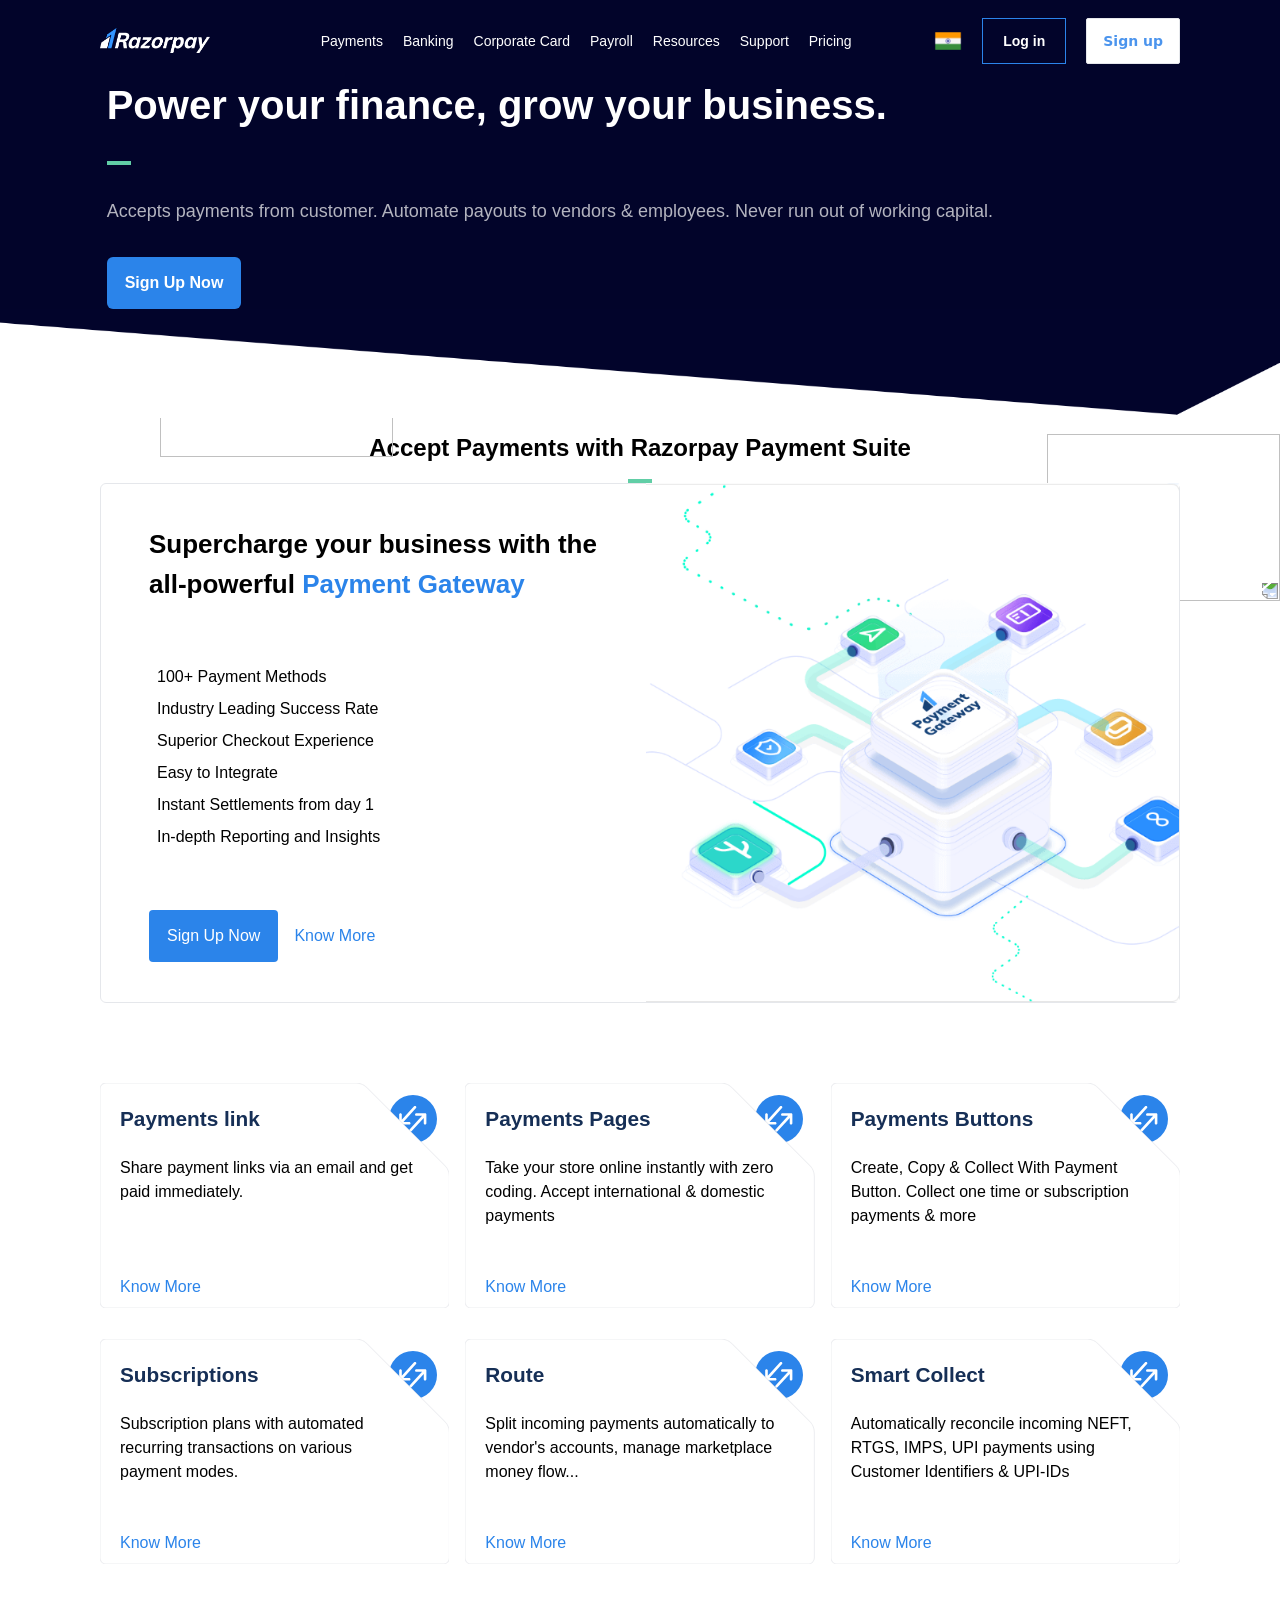
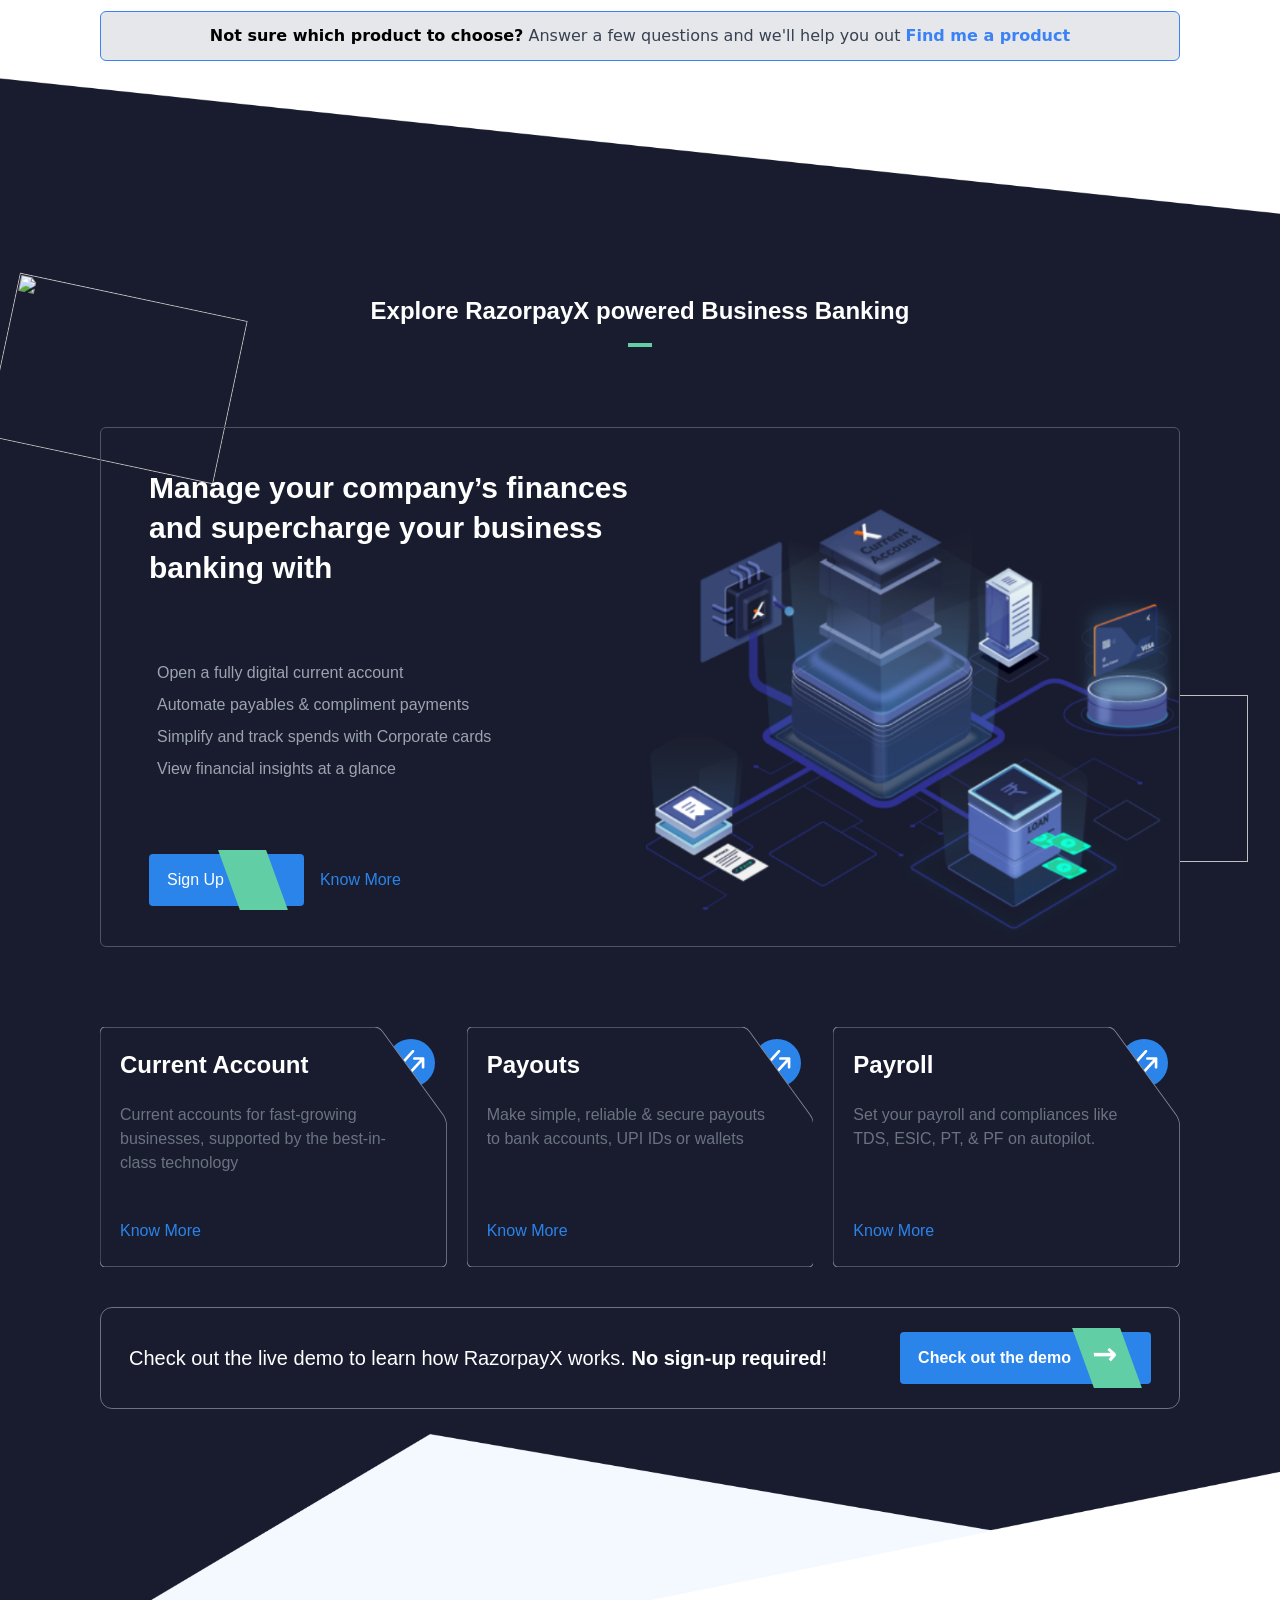
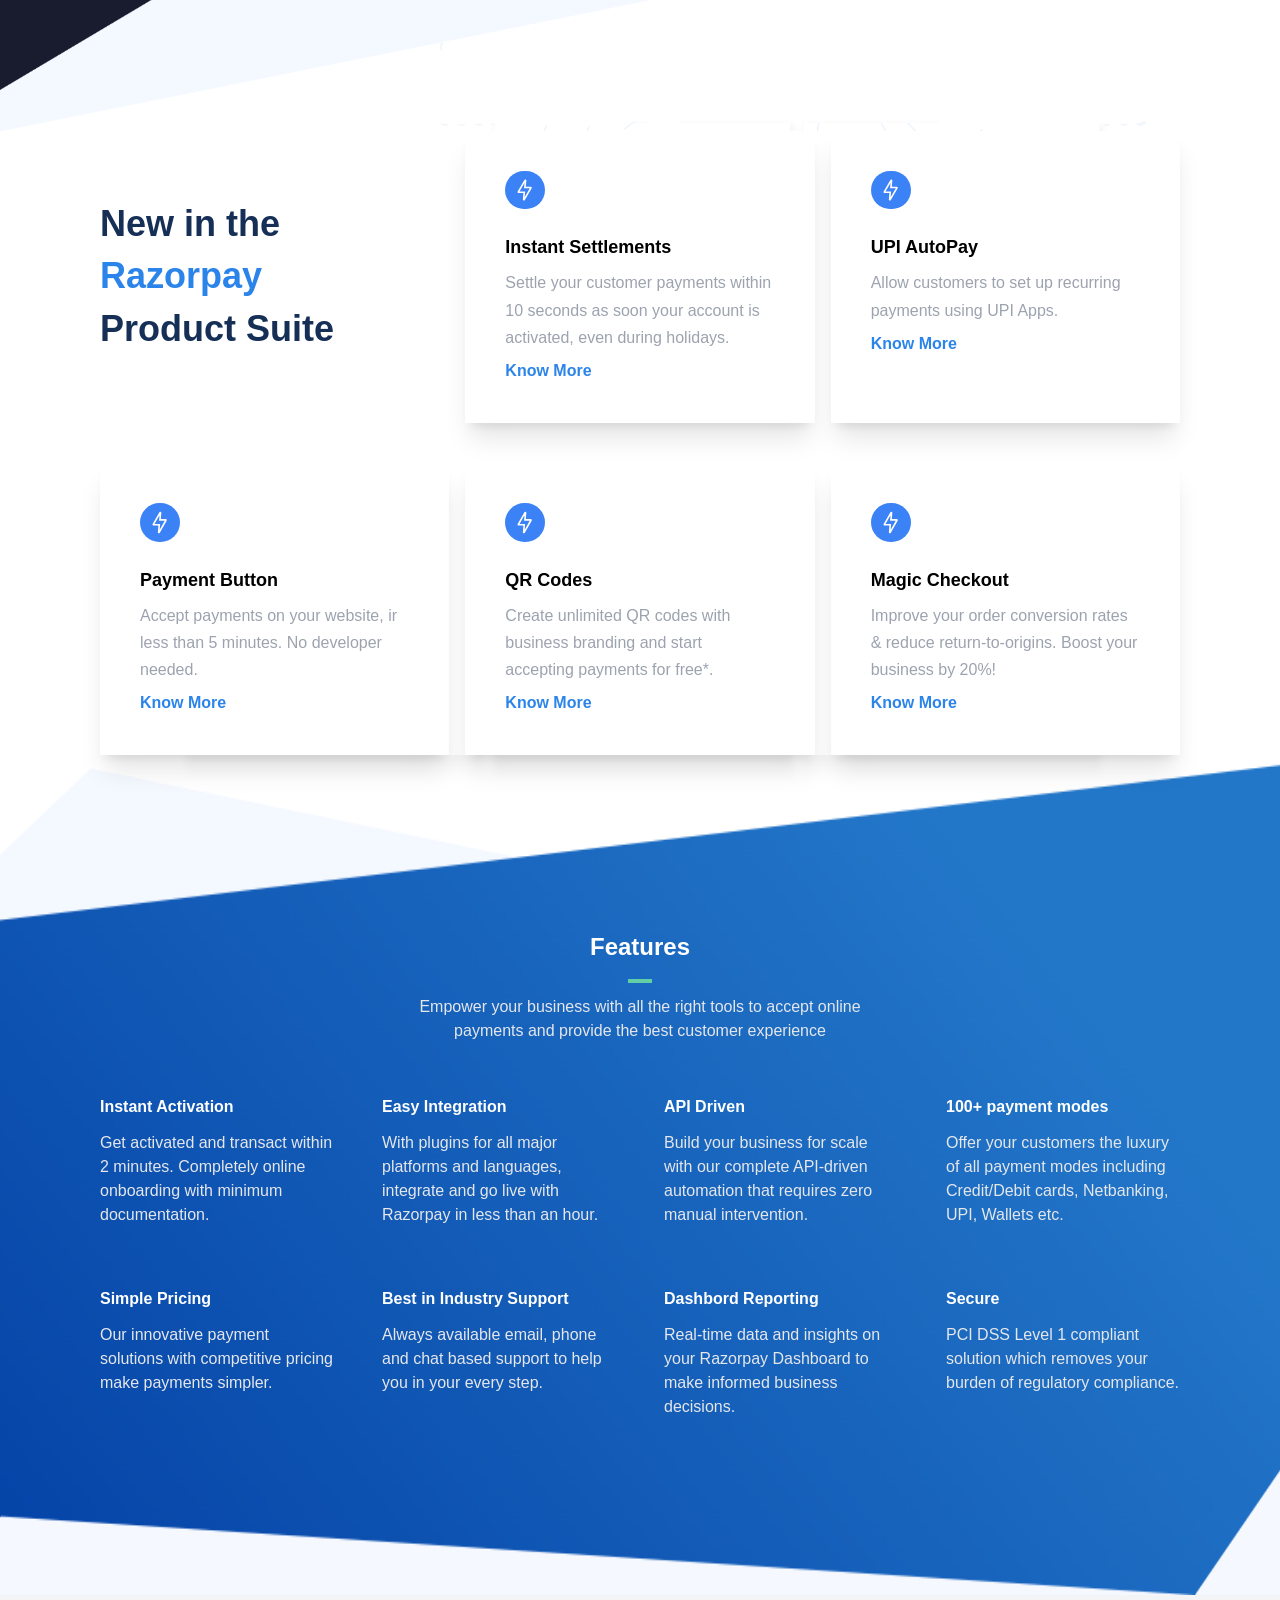
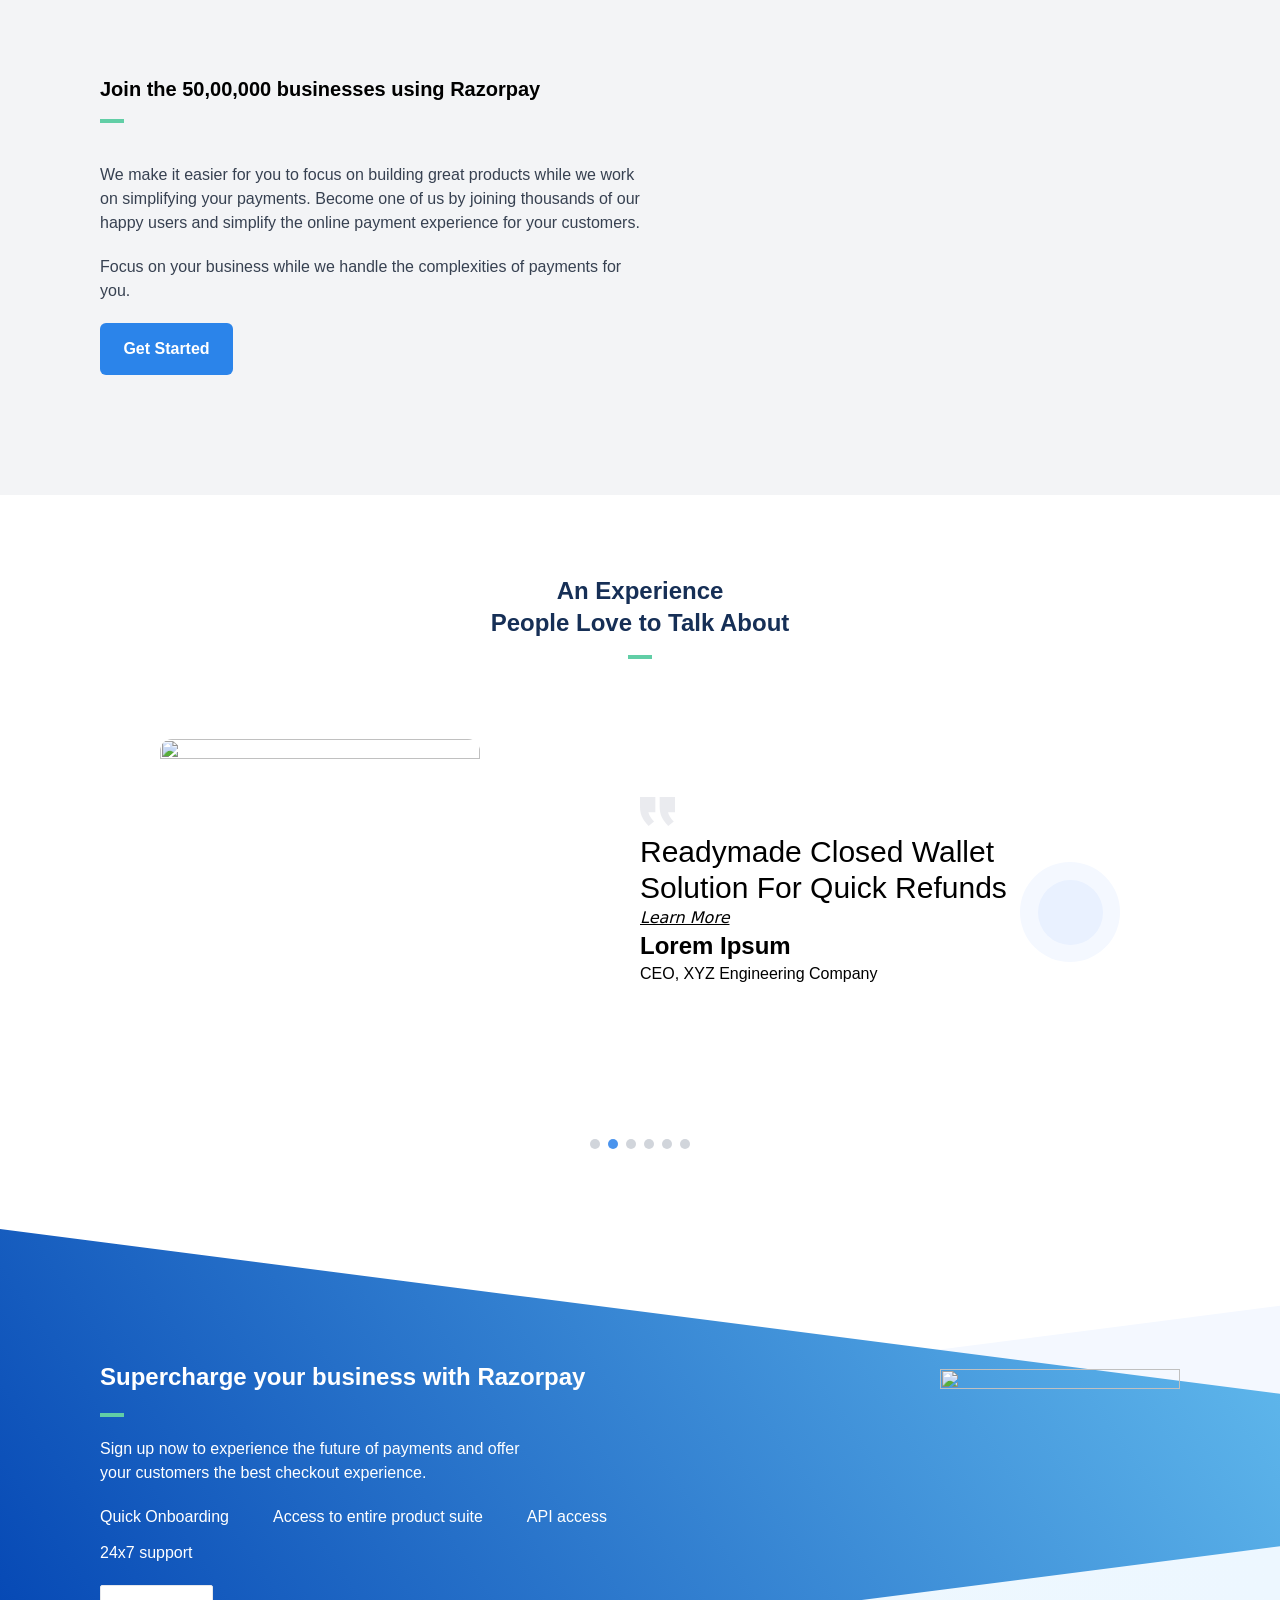
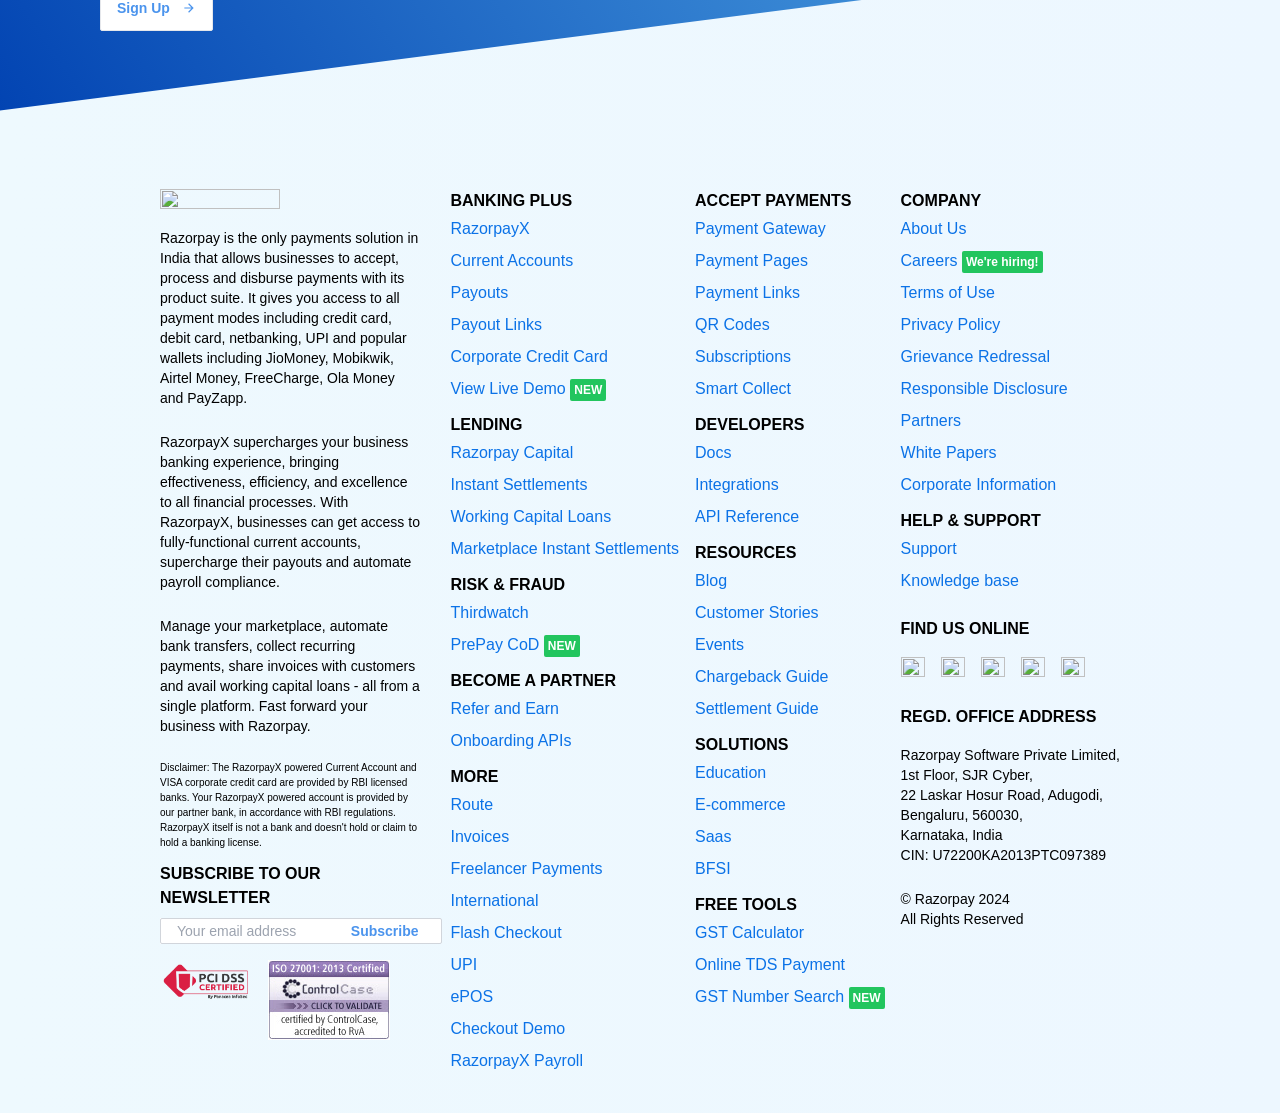
==== index.html @ b51d70d0 "added" ====
<!DOCTYPE html>
<html lang="en" class="w-full">
  <head>
    <meta charset="UTF-8" />
    <meta http-equiv="X-UA-Compatible" content="IE=edge">
    <meta name="viewport" content="width=device-width, initial-scale=1.0" />
    <title>Document</title>
    <script src="https://unpkg.com/feather-icons"></script>
    <style>
      .problem
      {
         background-size: 100% 100%;
      }
    </style>
    <link rel="stylesheet" crossorigin href="/assets/index-AjX1PRvC.css">
  </head>

  <body>
    <!-- nav bar -->
    <nav class="bg-deepBlue">
      <div
        class="flex mx-auto max-w-[85vw] lg:max-w-[1080px] justify-between items-center relative">
        <!-- logo -->
        <a href="#" class="cursor-pointer py-7 pr-7">
          <img src="/assets/logo-IeMMbWmr.png" alt="razorpay-icon" class="w-[110px] h-[25px]" />
        </a>
         
        <!-- list of items -->
        <ul class="flex space-x-5 ">
          <li class="text-white text-sm py-7 font-mullish relative transition-all duration-200 cursor-pointer hover:text-lightBlue group hidden lg:block ">
             <a href="#">Payments</a>
             <div class="absolute bottom-0 w-full h-1 bg-lightBlue hidden group-hover:block transition-all duration-200"></div>
          </li>
          <li class="text-white text-sm  py-7 font-mullish relative transition-all duration-200 cursor-pointer hover:text-lightBlue group hidden lg:block">
            <a href="#">Banking</a>
            <div class="absolute bottom-0 w-full h-1 bg-lightBlue hidden group-hover:block transition-all duration-200"></div>
         </li>
         <li class="text-white text-sm py-7 font-mullish relative transition-all duration-200 cursor-pointer hover:text-lightBlue group hidden lg:block">
            <a href="#">Corporate Card</a>
         </li>
         <li class="text-white text-sm  py-7 font-mullish relative transition-all duration-200 cursor-pointer hover:text-lightBlue group hidden lg:block">
            <a href="#">Payroll</a>
         </li>
         <li class="text-white text-sm  py-7 font-mullish relative transition-all duration-200 cursor-pointer hover:text-lightBlue group hidden lg:block">
            <a href="#">Resources</a>
            <div class="absolute bottom-0 w-full h-1 bg-lightBlue hidden group-hover:block transition-all duration-200"></div>
         </li>
         <li class="text-white text-sm py-7 font-mullish relative transition-all duration-200 cursor-pointer hover:text-lightBlue group hidden lg:block">
            <a href="#">Support</a>
            <div class="absolute bottom-0 w-full h-1 bg-lightBlue hidden group-hover:block transition-all duration-200"></div>
         </li>
         <li class="text-white text-sm py-7 font-mullish relative transition-all duration-200 cursor-pointer hover:text-lightBlue group hidden lg:block">
            <a href="#">Pricing</a>
            <div class="absolute bottom-0 w-full h-1 bg-lightBlue hidden group-hover:block transition-all duration-200"></div>
         </li>
        </ul>
        <!-- india logo  and two buttons-->
         <div class="flex space-x-5 items-center ">
              <img src="/assets/india-nYpSCWG1.png" alt="india-icon" class="w-[28px] h-[28px] hidden lg:block">
              <button class="text-white py-3 px-5 font-mullish border-lightBlue border rounded-small text-sm font-bold ">Log in</button>
              <button class="py-3 px-4 font-mullis rounded-sm text-lightBlue300 bg-white font-bold text-sm border transition-all duration-200 hover:text-lightBlue500 hidden lg:block">Sign up</button>
              <!-- hamburgor menu -->
              <button class="flex flex-col space-y-1  overflow-hidden lg:hidden">
                <div class="w-5 h-[0.2rem] bg-white rounded-md"></div>
                <div class="w-5 h-[0.2rem] bg-white rounded-md "></div>
                <div class="w-5 h-[0.2rem] bg-white rounded-md"></div>
              </button>
         </div>
      </div>
    </nav>

    <!-- hero section -->
    <section class="relative bg-deepBlue w-full ">
         <div class="flex flex-col lg:flex-row justify-between items-center w-10/12 max-w-[1080px] mx-auto">
            <!-- left part -->
            <div class="space-y-8 ">
                  <h1 class="font-mullish text-white text-[40px] leading-[1.2] font-bold">Power your finance, grow your business.</h1>
                  <div class="w-6 h-1 bg-greenLight"></div>
                  <p class="font-mullish text-[18px] leading-7 text-white opacity-70"> Accepts payments from customer. Automate payouts to vendors & employees. Never run out of working capital.</p>
                  <button class="bg-lightBlue text-white font-mullish rounded-md font-bold hover:bg-lightBlue500 transition-all duration-200 py-[14px] px-[18px]">Sign Up Now</button>
            </div>
            <!-- right part -->
            <div>
                  <img src="https://cdn.razorpay.com/growth/NSOB3Rks38zKos/Group%20155.png" alt="" class="w-fit sm:max-w-[680px]">
            </div>
         </div>

         <!-- shape part -->
         <div class="relative">
                 <img src="/assets/cutline-kPXIsubd.png" class="opacity-100 ">
         </div>
    </section>
    
    <!-- section number 2 -->
    <section class="relative overflow-hidden">
       <img src="https://razorpay.com/build/browser/static/dots-with-cut.bde9e78f.png" class="w-[233px] h-[167px] absolute -top-[8rem] left-[10rem] inline-block ">
   
       <img src="https://razorpay.com/build/browser/static/dots-with-cut.bde9e78f.png" class="w-[233px] h-[167px] absolute  top-[1rem] right-0 inline-block rotate-180">
       <div class="w-11/12 max-w-[1080px] mx-auto pt-4 ">
          <!-- heading -->
          <h2 class="text-black font-mullish text-center text-2xl leading-[1.2] font-bold">Accept Payments with Razorpay Payment Suite</h2>
          <div class="w-6 h-1 bg-greenLight mx-auto mt-4"></div>

          <!-- content box -->
          <div class="flex gap-0 min-h-[520px] w-full bg-white rounded-md relative py-10 px-12 border">
              <!-- left section -->
              <div class="flex flex-col justify-between items-baseline w-full">
                 <h3 class="font-mullish text-[26px] leading-10 font-bold max-w-[500px]">Supercharge your business with the all‑powerful 
                  <span class="text-lightBlue">Payment Gateway</span>
                 </h3>
         
                 <ul class="space-y-2">
                    <li class="font-mullish flex items-center space-x-2">
                      <i data-feather="check" class="bg-greenLight"></i> 
                      <span>100+ Payment Methods </span> 
                    </li>
                    <li class="font-mullish flex items-center space-x-2">
                     <i data-feather="check" class="bg-greenLight"></i> 
                     <span>Industry Leading Success Rate </span> 
                    </li>
                    <li class="font-mullish flex items-center space-x-2">
                     <i data-feather="check" class="bg-greenLight"></i> 
                     <span>Superior Checkout Experience </span> 
                    </li>
                    <li class="font-mullish flex items-center space-x-2">
                     <i data-feather="check" class="bg-greenLight"></i> 
                     <span>Easy to Integrate </span> 
                    </li>
                    <li class="font-mullish flex items-center space-x-2">
                     <i data-feather="check" class="bg-greenLight"></i> 
                     <span>Instant Settlements from day 1 </span> 
                    </li>
                    <li class="font-mullish flex items-center space-x-2">
                     <i data-feather="check" class="bg-greenLight"></i> 
                     <span>In-depth Reporting and Insights </span> 
                    </li>
              </ul>

                 <!-- for buttons and hyperlink -->
               <div class="flex flex-col-reverse w-full md:flex-row md:w-fit items-center space-x-4">
                  <button class="bg-lightBlue w-full md:w-fit text-white py-[14px] px-[18px] rounded
                  font-mullish hover:to-lightBlue500 transition-all duration-200">Sign Up Now</button>
                  <div class="flex self-start md:self-center cursor-pointer group">
                     <a href="#" class="font-mullish text-lightBlue group-hover:text-grayBlue transition-all duration-200">Know More</a>
                  </div>
               </div>
             </div>
              <!-- right section -->
              <img src="/assets/payment-SblCBt3d.png" alt="" class="absolute hidden right-0 bottom-0 lg:max-w-[533px] lg:block md:max-w-[333px] md:block ">  
          </div>
       </div>
    </section>

    <!-- section number 3 using grid -->
    <section class="mt-20">
        <div class="md:w-[9/12] w-[92vw] mx-auto md:max-w-[1080px] grid grid-cols-1 md:grid-cols-2 lg:grid-cols-3 gap-4 relative">
         <!-- box number 1 -->
          <div class="w-full min-h-[15rem] cursor-pointer relative Box">
            <img src="data:image/svg+xml,%3csvg%20xmlns:xlink='http://www.w3.org/1999/xlink'%20xmlns='http://www.w3.org/2000/svg'%20width='33'%20height='32'%20viewBox='0%200%2033%2032'%20fill='none'%3e%3cpath%20fill-rule='evenodd'%20clip-rule='evenodd'%20d='M7.07538%2019.2614C7.12288%2019.3699%207.19266%2019.4707%207.28438%2019.5566C7.30406%2019.5751%207.32457%2019.5927%207.34585%2019.6093C7.41478%2019.6633%207.48952%2019.7057%207.56757%2019.7367C7.66053%2019.7736%207.75818%2019.7943%207.85631%2019.799C7.87083%2019.7997%207.88536%2019.8%207.89988%2019.8H13.8999C14.3969%2019.8%2014.7999%2019.3971%2014.7999%2018.9C14.7999%2018.403%2014.3969%2018%2013.8999%2018H9.93436L18.5658%208.50541C18.9002%208.13762%2018.8731%207.56842%2018.5053%207.23406C18.1375%206.8997%2017.5683%206.92681%2017.2339%207.2946L8.79988%2016.5721V12.9C8.79988%2012.403%208.39693%2012%207.89988%2012C7.40282%2012%206.99988%2012.403%206.99988%2012.9V18.8949V18.9C6.99988%2019.0286%207.02683%2019.1508%207.07538%2019.2614Z'%20fill='white'/%3e%3cpath%20fill-rule='evenodd'%20clip-rule='evenodd'%20d='M25.6243%2012.5386C25.5768%2012.4301%2025.5071%2012.3293%2025.4153%2012.2434C25.3956%2012.225%2025.3751%2012.2074%2025.3539%2012.1907C25.2849%2012.1368%2025.2102%2012.0944%2025.1321%2012.0634C25.0392%2012.0265%2024.9415%2012.0058%2024.8434%2012.0011C24.8289%2012.0004%2024.8144%2012%2024.7998%2012H18.7998C18.3028%2012%2017.8998%2012.403%2017.8998%2012.9C17.8998%2013.3971%2018.3028%2013.8%2018.7998%2013.8H22.7653L14.1339%2023.2946C13.7995%2023.6624%2013.8266%2024.2316%2014.1944%2024.566C14.5622%2024.9003%2015.1314%2024.8732%2015.4658%2024.5054L23.8998%2015.228V18.9C23.8998%2019.3971%2024.3028%2019.8%2024.7998%2019.8C25.2969%2019.8%2025.6998%2019.3971%2025.6998%2018.9V12.9051V12.9C25.6998%2012.7715%2025.6729%2012.6492%2025.6243%2012.5386Z'%20fill='white'/%3e%3c/svg%3e" alt="" class="bg-lightBlue absolute right-3 top-3 h-12 w-12 z-[0] rounded-full transition-all duration-200 icon">
            <!-- box shape -->
            <svg viewBox="0 0 349.32501220703125 225" xmlns="http://www.w3.org/2000/svg" preserveAspectRatio="none" class="css-lqelpq absolute "><path d="m 0 6 
               a 6 6 0 0 1 6 -6 
               h 250.32501220703125 
               a 16 16 0 0 1 11 5 
               l 77 77 
               a 16 16 0 0 1 5 11 
               v 126 
               a 6 6 0 0 1 -6 6 
               h -337.32501220703125 
               a 6 6 0 0 1 -6 -6 
               z" fill="#FFFFFF" stroke="#818597" stroke-opacity="0.15"></path></svg>
            
            <!-- box content -->

             <div class=" absolute h-full w-full flex flex-col justify-between pl-5 pr-8 py-6" >
               <!-- text part -->
               <div>
                  <h3 class="font-mullish font-bold text-deepBlueHead leading-[1.2] text-[1.3rem]">Payments link</h3>
                  <p class="font-mullish text-gray mt-6">Share payment links via an email and get paid immediately.</p>
               </div>
               <!-- hyperlink -->
               <div class="flex items-center cursor-pointer group">
                  <a href="#" class="font-mullish text-lightBlue group-hover:text-grayBlue transition-all duration-200">Know More</a>
                  <i data-feather="chevron-right" class="w-5 h-5 text-lightBlue500 group-hover:text-grayBlue  transition-all duration-200"></i>
               </div>
            </div>
            <img src="/assets/zigzag-91MNR1aU.png" alt="" class="absolute h-20 bottom-0 right-0 hidden zigzag">
         </div>

         <!-- box number 2 -->
         <div class="w-full min-h-[15rem] cursor-pointer relative Box ">
            <img src="data:image/svg+xml,%3csvg%20xmlns:xlink='http://www.w3.org/1999/xlink'%20xmlns='http://www.w3.org/2000/svg'%20width='33'%20height='32'%20viewBox='0%200%2033%2032'%20fill='none'%3e%3cpath%20fill-rule='evenodd'%20clip-rule='evenodd'%20d='M7.07538%2019.2614C7.12288%2019.3699%207.19266%2019.4707%207.28438%2019.5566C7.30406%2019.5751%207.32457%2019.5927%207.34585%2019.6093C7.41478%2019.6633%207.48952%2019.7057%207.56757%2019.7367C7.66053%2019.7736%207.75818%2019.7943%207.85631%2019.799C7.87083%2019.7997%207.88536%2019.8%207.89988%2019.8H13.8999C14.3969%2019.8%2014.7999%2019.3971%2014.7999%2018.9C14.7999%2018.403%2014.3969%2018%2013.8999%2018H9.93436L18.5658%208.50541C18.9002%208.13762%2018.8731%207.56842%2018.5053%207.23406C18.1375%206.8997%2017.5683%206.92681%2017.2339%207.2946L8.79988%2016.5721V12.9C8.79988%2012.403%208.39693%2012%207.89988%2012C7.40282%2012%206.99988%2012.403%206.99988%2012.9V18.8949V18.9C6.99988%2019.0286%207.02683%2019.1508%207.07538%2019.2614Z'%20fill='white'/%3e%3cpath%20fill-rule='evenodd'%20clip-rule='evenodd'%20d='M25.6243%2012.5386C25.5768%2012.4301%2025.5071%2012.3293%2025.4153%2012.2434C25.3956%2012.225%2025.3751%2012.2074%2025.3539%2012.1907C25.2849%2012.1368%2025.2102%2012.0944%2025.1321%2012.0634C25.0392%2012.0265%2024.9415%2012.0058%2024.8434%2012.0011C24.8289%2012.0004%2024.8144%2012%2024.7998%2012H18.7998C18.3028%2012%2017.8998%2012.403%2017.8998%2012.9C17.8998%2013.3971%2018.3028%2013.8%2018.7998%2013.8H22.7653L14.1339%2023.2946C13.7995%2023.6624%2013.8266%2024.2316%2014.1944%2024.566C14.5622%2024.9003%2015.1314%2024.8732%2015.4658%2024.5054L23.8998%2015.228V18.9C23.8998%2019.3971%2024.3028%2019.8%2024.7998%2019.8C25.2969%2019.8%2025.6998%2019.3971%2025.6998%2018.9V12.9051V12.9C25.6998%2012.7715%2025.6729%2012.6492%2025.6243%2012.5386Z'%20fill='white'/%3e%3c/svg%3e" alt="" class="bg-lightBlue absolute right-3 top-3 h-12 w-12 z-[0] rounded-full transition-all duration-200 icon">
            <!-- box shape -->
            <svg viewBox="0 0 349.32501220703125 225" xmlns="http://www.w3.org/2000/svg" preserveAspectRatio="none" class="css-lqelpq absolute "><path d="m 0 6 
               a 6 6 0 0 1 6 -6 
               h 250.32501220703125 
               a 16 16 0 0 1 11 5 
               l 77 77 
               a 16 16 0 0 1 5 11 
               v 126 
               a 6 6 0 0 1 -6 6 
               h -337.32501220703125 
               a 6 6 0 0 1 -6 -6 
               z" fill="#FFFFFF" stroke="#818597" stroke-opacity="0.15"></path></svg>
            
            <!-- box content -->

             <div class=" absolute h-full w-full flex flex-col justify-between pl-5 pr-8 py-6" >
               <!-- text part -->
               <div>
                  <h3 class="font-mullish font-bold text-deepBlueHead leading-[1.2] text-[1.3rem]">Payments Pages</h3>
                  <p class="font-mullish text-gray mt-6">Take your store online instantly with
                     zero coding. Accept international &
                     domestic payments</p>
               </div>
               <!-- hyperlink -->
               <div class="flex items-center cursor-pointer group">
                  <a href="#" class="font-mullish text-lightBlue group-hover:text-grayBlue transition-all duration-200">Know More</a>
                  <i data-feather="chevron-right" class="w-5 h-5 text-lightBlue500 group-hover:text-grayBlue  transition-all duration-200"></i>
               </div>
            </div>
            <img src="/assets/zigzag-91MNR1aU.png" alt="" class="absolute h-20 bottom-0 right-0 hidden zigzag">
         </div>

         <!-- box number 3 -->
         <div class="w-full min-h-[15rem] cursor-pointer relative Box ">
            <img src="data:image/svg+xml,%3csvg%20xmlns:xlink='http://www.w3.org/1999/xlink'%20xmlns='http://www.w3.org/2000/svg'%20width='33'%20height='32'%20viewBox='0%200%2033%2032'%20fill='none'%3e%3cpath%20fill-rule='evenodd'%20clip-rule='evenodd'%20d='M7.07538%2019.2614C7.12288%2019.3699%207.19266%2019.4707%207.28438%2019.5566C7.30406%2019.5751%207.32457%2019.5927%207.34585%2019.6093C7.41478%2019.6633%207.48952%2019.7057%207.56757%2019.7367C7.66053%2019.7736%207.75818%2019.7943%207.85631%2019.799C7.87083%2019.7997%207.88536%2019.8%207.89988%2019.8H13.8999C14.3969%2019.8%2014.7999%2019.3971%2014.7999%2018.9C14.7999%2018.403%2014.3969%2018%2013.8999%2018H9.93436L18.5658%208.50541C18.9002%208.13762%2018.8731%207.56842%2018.5053%207.23406C18.1375%206.8997%2017.5683%206.92681%2017.2339%207.2946L8.79988%2016.5721V12.9C8.79988%2012.403%208.39693%2012%207.89988%2012C7.40282%2012%206.99988%2012.403%206.99988%2012.9V18.8949V18.9C6.99988%2019.0286%207.02683%2019.1508%207.07538%2019.2614Z'%20fill='white'/%3e%3cpath%20fill-rule='evenodd'%20clip-rule='evenodd'%20d='M25.6243%2012.5386C25.5768%2012.4301%2025.5071%2012.3293%2025.4153%2012.2434C25.3956%2012.225%2025.3751%2012.2074%2025.3539%2012.1907C25.2849%2012.1368%2025.2102%2012.0944%2025.1321%2012.0634C25.0392%2012.0265%2024.9415%2012.0058%2024.8434%2012.0011C24.8289%2012.0004%2024.8144%2012%2024.7998%2012H18.7998C18.3028%2012%2017.8998%2012.403%2017.8998%2012.9C17.8998%2013.3971%2018.3028%2013.8%2018.7998%2013.8H22.7653L14.1339%2023.2946C13.7995%2023.6624%2013.8266%2024.2316%2014.1944%2024.566C14.5622%2024.9003%2015.1314%2024.8732%2015.4658%2024.5054L23.8998%2015.228V18.9C23.8998%2019.3971%2024.3028%2019.8%2024.7998%2019.8C25.2969%2019.8%2025.6998%2019.3971%2025.6998%2018.9V12.9051V12.9C25.6998%2012.7715%2025.6729%2012.6492%2025.6243%2012.5386Z'%20fill='white'/%3e%3c/svg%3e" alt="" class="bg-lightBlue absolute right-3 top-3 h-12 w-12 z-[0] rounded-full transition-all duration-200 icon">
            <!-- box shape -->
            <svg viewBox="0 0 349.32501220703125 225" xmlns="http://www.w3.org/2000/svg" preserveAspectRatio="none" class="css-lqelpq absolute "><path d="m 0 6 
               a 6 6 0 0 1 6 -6 
               h 250.32501220703125 
               a 16 16 0 0 1 11 5 
               l 77 77 
               a 16 16 0 0 1 5 11 
               v 126 
               a 6 6 0 0 1 -6 6 
               h -337.32501220703125 
               a 6 6 0 0 1 -6 -6 
               z" fill="#FFFFFF" stroke="#818597" stroke-opacity="0.15"></path></svg>
            
            <!-- box content -->

             <div class=" absolute h-full w-full flex flex-col justify-between pl-5 pr-8 py-6" >
               <!-- text part -->
               <div>
                  <h3 class="font-mullish font-bold text-deepBlueHead leading-[1.2] text-[1.3rem]">Payments Buttons</h3>
                  <p class="font-mullish text-gray mt-6">Create, Copy & Collect With Payment
                     Button. Collect one time or
                     subscription payments & more</p>
               </div>
               <!-- hyperlink -->
               <div class="flex items-center cursor-pointer group">
                  <a href="#" class="font-mullish text-lightBlue group-hover:text-grayBlue transition-all duration-200">Know More</a>
                  <i data-feather="chevron-right" class="w-5 h-5 text-lightBlue500 group-hover:text-grayBlue  transition-all duration-200"></i>
               </div>
            </div>
            <img src="/assets/zigzag-91MNR1aU.png" alt="" class="absolute h-20 bottom-0 right-0 hidden zigzag">
         </div>

         <!-- box number 4 -->
         <div class="w-full min-h-[15rem] cursor-pointer relative Box ">
            <img src="data:image/svg+xml,%3csvg%20xmlns:xlink='http://www.w3.org/1999/xlink'%20xmlns='http://www.w3.org/2000/svg'%20width='33'%20height='32'%20viewBox='0%200%2033%2032'%20fill='none'%3e%3cpath%20fill-rule='evenodd'%20clip-rule='evenodd'%20d='M7.07538%2019.2614C7.12288%2019.3699%207.19266%2019.4707%207.28438%2019.5566C7.30406%2019.5751%207.32457%2019.5927%207.34585%2019.6093C7.41478%2019.6633%207.48952%2019.7057%207.56757%2019.7367C7.66053%2019.7736%207.75818%2019.7943%207.85631%2019.799C7.87083%2019.7997%207.88536%2019.8%207.89988%2019.8H13.8999C14.3969%2019.8%2014.7999%2019.3971%2014.7999%2018.9C14.7999%2018.403%2014.3969%2018%2013.8999%2018H9.93436L18.5658%208.50541C18.9002%208.13762%2018.8731%207.56842%2018.5053%207.23406C18.1375%206.8997%2017.5683%206.92681%2017.2339%207.2946L8.79988%2016.5721V12.9C8.79988%2012.403%208.39693%2012%207.89988%2012C7.40282%2012%206.99988%2012.403%206.99988%2012.9V18.8949V18.9C6.99988%2019.0286%207.02683%2019.1508%207.07538%2019.2614Z'%20fill='white'/%3e%3cpath%20fill-rule='evenodd'%20clip-rule='evenodd'%20d='M25.6243%2012.5386C25.5768%2012.4301%2025.5071%2012.3293%2025.4153%2012.2434C25.3956%2012.225%2025.3751%2012.2074%2025.3539%2012.1907C25.2849%2012.1368%2025.2102%2012.0944%2025.1321%2012.0634C25.0392%2012.0265%2024.9415%2012.0058%2024.8434%2012.0011C24.8289%2012.0004%2024.8144%2012%2024.7998%2012H18.7998C18.3028%2012%2017.8998%2012.403%2017.8998%2012.9C17.8998%2013.3971%2018.3028%2013.8%2018.7998%2013.8H22.7653L14.1339%2023.2946C13.7995%2023.6624%2013.8266%2024.2316%2014.1944%2024.566C14.5622%2024.9003%2015.1314%2024.8732%2015.4658%2024.5054L23.8998%2015.228V18.9C23.8998%2019.3971%2024.3028%2019.8%2024.7998%2019.8C25.2969%2019.8%2025.6998%2019.3971%2025.6998%2018.9V12.9051V12.9C25.6998%2012.7715%2025.6729%2012.6492%2025.6243%2012.5386Z'%20fill='white'/%3e%3c/svg%3e" alt="" class="bg-lightBlue absolute right-3 top-3 h-12 w-12 z-[0] rounded-full transition-all duration-200 icon">
            <!-- box shape -->
            <svg viewBox="0 0 349.32501220703125 225" xmlns="http://www.w3.org/2000/svg" preserveAspectRatio="none" class="css-lqelpq absolute "><path d="m 0 6 
               a 6 6 0 0 1 6 -6 
               h 250.32501220703125 
               a 16 16 0 0 1 11 5 
               l 77 77 
               a 16 16 0 0 1 5 11 
               v 126 
               a 6 6 0 0 1 -6 6 
               h -337.32501220703125 
               a 6 6 0 0 1 -6 -6 
               z" fill="#FFFFFF" stroke="#818597" stroke-opacity="0.15"></path></svg>
            
            <!-- box content -->

             <div class=" absolute h-full w-full flex flex-col justify-between pl-5 pr-8 py-6" >
               <!-- text part -->
               <div>
                  <h3 class="font-mullish font-bold text-deepBlueHead leading-[1.2] text-[1.3rem]">Subscriptions</h3>
                  <p class="font-mullish text-gray mt-6">Subscription plans with automated
                     recurring transactions on various
                     payment modes.</p>
               </div>
               <!-- hyperlink -->
               <div class="flex items-center cursor-pointer group">
                  <a href="#" class="font-mullish text-lightBlue group-hover:text-grayBlue transition-all duration-200">Know More</a>
                  <i data-feather="chevron-right" class="w-5 h-5 text-lightBlue500 group-hover:text-grayBlue  transition-all duration-200"></i>
               </div>
            </div>
            <img src="/assets/zigzag-91MNR1aU.png" alt="" class="absolute h-20 bottom-0 right-0 hidden zigzag">
         </div>

         <!-- box number 5 -->
         <div class="w-full min-h-[15rem] cursor-pointer relative Box">
            <img src="data:image/svg+xml,%3csvg%20xmlns:xlink='http://www.w3.org/1999/xlink'%20xmlns='http://www.w3.org/2000/svg'%20width='33'%20height='32'%20viewBox='0%200%2033%2032'%20fill='none'%3e%3cpath%20fill-rule='evenodd'%20clip-rule='evenodd'%20d='M7.07538%2019.2614C7.12288%2019.3699%207.19266%2019.4707%207.28438%2019.5566C7.30406%2019.5751%207.32457%2019.5927%207.34585%2019.6093C7.41478%2019.6633%207.48952%2019.7057%207.56757%2019.7367C7.66053%2019.7736%207.75818%2019.7943%207.85631%2019.799C7.87083%2019.7997%207.88536%2019.8%207.89988%2019.8H13.8999C14.3969%2019.8%2014.7999%2019.3971%2014.7999%2018.9C14.7999%2018.403%2014.3969%2018%2013.8999%2018H9.93436L18.5658%208.50541C18.9002%208.13762%2018.8731%207.56842%2018.5053%207.23406C18.1375%206.8997%2017.5683%206.92681%2017.2339%207.2946L8.79988%2016.5721V12.9C8.79988%2012.403%208.39693%2012%207.89988%2012C7.40282%2012%206.99988%2012.403%206.99988%2012.9V18.8949V18.9C6.99988%2019.0286%207.02683%2019.1508%207.07538%2019.2614Z'%20fill='white'/%3e%3cpath%20fill-rule='evenodd'%20clip-rule='evenodd'%20d='M25.6243%2012.5386C25.5768%2012.4301%2025.5071%2012.3293%2025.4153%2012.2434C25.3956%2012.225%2025.3751%2012.2074%2025.3539%2012.1907C25.2849%2012.1368%2025.2102%2012.0944%2025.1321%2012.0634C25.0392%2012.0265%2024.9415%2012.0058%2024.8434%2012.0011C24.8289%2012.0004%2024.8144%2012%2024.7998%2012H18.7998C18.3028%2012%2017.8998%2012.403%2017.8998%2012.9C17.8998%2013.3971%2018.3028%2013.8%2018.7998%2013.8H22.7653L14.1339%2023.2946C13.7995%2023.6624%2013.8266%2024.2316%2014.1944%2024.566C14.5622%2024.9003%2015.1314%2024.8732%2015.4658%2024.5054L23.8998%2015.228V18.9C23.8998%2019.3971%2024.3028%2019.8%2024.7998%2019.8C25.2969%2019.8%2025.6998%2019.3971%2025.6998%2018.9V12.9051V12.9C25.6998%2012.7715%2025.6729%2012.6492%2025.6243%2012.5386Z'%20fill='white'/%3e%3c/svg%3e" alt="" class="bg-lightBlue absolute right-3 top-3 h-12 w-12 z-[0] rounded-full transition-all duration-200 icon">
            <!-- box shape -->
            <svg viewBox="0 0 349.32501220703125 225" xmlns="http://www.w3.org/2000/svg" preserveAspectRatio="none" class="css-lqelpq absolute "><path d="m 0 6 
               a 6 6 0 0 1 6 -6 
               h 250.32501220703125 
               a 16 16 0 0 1 11 5 
               l 77 77 
               a 16 16 0 0 1 5 11 
               v 126 
               a 6 6 0 0 1 -6 6 
               h -337.32501220703125 
               a 6 6 0 0 1 -6 -6 
               z" fill="#FFFFFF" stroke="#818597" stroke-opacity="0.15"></path></svg>
            
            <!-- box content -->

             <div class=" absolute h-full w-full flex flex-col justify-between pl-5 pr-8 py-6" >
               <!-- text part -->
               <div>
                  <h3 class="font-mullish font-bold text-deepBlueHead leading-[1.2] text-[1.3rem]"> Route</h3>
                  <p class="font-mullish text-gray mt-6">Split incoming payments
                     automatically to vendor's accounts,
                     manage marketplace money flow...</p>
               </div>
               <!-- hyperlink -->
               <div class="flex items-center cursor-pointer group">
                  <a href="#" class="font-mullish text-lightBlue group-hover:text-grayBlue transition-all duration-200">Know More</a>
                  <i data-feather="chevron-right" class="w-5 h-5 text-lightBlue500 group-hover:text-grayBlue  transition-all duration-200"></i>
               </div>
            </div>
            <img src="/assets/zigzag-91MNR1aU.png" alt="" class="absolute h-20 bottom-0 right-0 hidden zigzag">
         </div>

         <!-- box number 6 -->
         <div class="w-full min-h-[15rem] overflow-hidden cursor-pointer relative Box">
            <img src="data:image/svg+xml,%3csvg%20xmlns:xlink='http://www.w3.org/1999/xlink'%20xmlns='http://www.w3.org/2000/svg'%20width='33'%20height='32'%20viewBox='0%200%2033%2032'%20fill='none'%3e%3cpath%20fill-rule='evenodd'%20clip-rule='evenodd'%20d='M7.07538%2019.2614C7.12288%2019.3699%207.19266%2019.4707%207.28438%2019.5566C7.30406%2019.5751%207.32457%2019.5927%207.34585%2019.6093C7.41478%2019.6633%207.48952%2019.7057%207.56757%2019.7367C7.66053%2019.7736%207.75818%2019.7943%207.85631%2019.799C7.87083%2019.7997%207.88536%2019.8%207.89988%2019.8H13.8999C14.3969%2019.8%2014.7999%2019.3971%2014.7999%2018.9C14.7999%2018.403%2014.3969%2018%2013.8999%2018H9.93436L18.5658%208.50541C18.9002%208.13762%2018.8731%207.56842%2018.5053%207.23406C18.1375%206.8997%2017.5683%206.92681%2017.2339%207.2946L8.79988%2016.5721V12.9C8.79988%2012.403%208.39693%2012%207.89988%2012C7.40282%2012%206.99988%2012.403%206.99988%2012.9V18.8949V18.9C6.99988%2019.0286%207.02683%2019.1508%207.07538%2019.2614Z'%20fill='white'/%3e%3cpath%20fill-rule='evenodd'%20clip-rule='evenodd'%20d='M25.6243%2012.5386C25.5768%2012.4301%2025.5071%2012.3293%2025.4153%2012.2434C25.3956%2012.225%2025.3751%2012.2074%2025.3539%2012.1907C25.2849%2012.1368%2025.2102%2012.0944%2025.1321%2012.0634C25.0392%2012.0265%2024.9415%2012.0058%2024.8434%2012.0011C24.8289%2012.0004%2024.8144%2012%2024.7998%2012H18.7998C18.3028%2012%2017.8998%2012.403%2017.8998%2012.9C17.8998%2013.3971%2018.3028%2013.8%2018.7998%2013.8H22.7653L14.1339%2023.2946C13.7995%2023.6624%2013.8266%2024.2316%2014.1944%2024.566C14.5622%2024.9003%2015.1314%2024.8732%2015.4658%2024.5054L23.8998%2015.228V18.9C23.8998%2019.3971%2024.3028%2019.8%2024.7998%2019.8C25.2969%2019.8%2025.6998%2019.3971%2025.6998%2018.9V12.9051V12.9C25.6998%2012.7715%2025.6729%2012.6492%2025.6243%2012.5386Z'%20fill='white'/%3e%3c/svg%3e" alt="" class="bg-lightBlue absolute right-3 top-3 h-12 w-12 z-[0] rounded-full transition-all duration-200 icon">
            <!-- box shape -->
            <svg viewBox="0 0 349.32501220703125 225" xmlns="http://www.w3.org/2000/svg" preserveAspectRatio="none" class="css-lqelpq absolute "><path d="m 0 6 
               a 6 6 0 0 1 6 -6 
               h 250.32501220703125 
               a 16 16 0 0 1 11 5 
               l 77 77 
               a 16 16 0 0 1 5 11 
               v 126 
               a 6 6 0 0 1 -6 6 
               h -337.32501220703125 
               a 6 6 0 0 1 -6 -6 
               z" fill="#FFFFFF" stroke="#818597" stroke-opacity="0.15"></path></svg>
            
            <!-- box content -->

             <div class=" absolute h-full w-full flex flex-col justify-between pl-5 pr-8 py-6" >
               <!-- text part -->
               <div>
                  <h3 class="font-mullish font-bold text-deepBlueHead leading-[1.2] text-[1.3rem]">Smart Collect</h3>
                  <p class="font-mullish text-gray mt-6">Automatically reconcile incoming
                     NEFT, RTGS, IMPS, UPI payments
                     using Customer Identifiers & UPI-IDs</p>
               </div>
               <!-- hyperlink -->
               <div class="flex items-center cursor-pointer group">
                  <a href="#" class="font-mullish text-lightBlue group-hover:text-grayBlue transition-all duration-200">Know More</a>
                  <i data-feather="chevron-right" class="w-5 h-5 text-lightBlue500 group-hover:text-grayBlue  transition-all duration-200"></i>
               </div>
            </div>
            <img src="/assets/zigzag-91MNR1aU.png" alt="" class="absolute h-20 bottom-0 right-0 hidden zigzag">
         </div>
         
      </div>
      <!-- footer -->
      <div class="w-[92vw] md:w-[9/12] lg:max-w-[1080px] mx-auto border bg-gray-200 rounded-md text-center mt-8 py-3 border-blue-500 ">
            <span class="font-bold">Not sure which product to choose?</span>
            <span class="text-gray-700">Answer a few questions and we'll help you out</span>
            <span class="text-blue-500 font-bold">Find me a product</span>
      </div>
    </section>
 
    <!-- section number 4 -->
    <section>
    <img src="[data-uri]" alt="" class="">
    <div class="relative bg-back">
          
          <img src="https://razorpay.com/build/browser/static/x-flame-1.56d9277e.png" alt="" class="w-[233px] h-[167px] absolute  top-[5rem] left-[0rem] rotate-12 hidden sm:block ">
          <img src="https://razorpay.com/build/browser/static/x-flame-2.bb3b0a86.png" alt="" class="w-[233px] h-[167px] absolute  top-[30rem] right-[2rem] hidden sm:block  ">
       <div class="pt-20 ">
             <h2 class="text-white font-bold font-mullish text-2xl text-center ">Explore RazorpayX powered Business Banking</h2>
             <div class="w-6 h-1 bg-greenLight mx-auto mt-4"></div>
             <!-- content box -->
             <div class=" flex relative w-[92vw] lg:w-[9/12] lg:max-w-[1080px] mx-auto mt-20 min-h-[520px] py-10 px-12 border border-gray-600 rounded-md ">
               <!-- left box-->
               <div class="flex flex-col justify-between items-baseline">    <!-- left box start -->
                  <h3 class="text-white font-mullish text-[30px] leading-10 font-bold max-w-[500px] "> Manage your company’s finances and supercharge your business banking with 
                     <img src="https://razorpay.com/build/browser/static/razorpay-x-logo.5cf8015e.svg" alt="" class="inline h-[32px]">
                  </h3>
          
                  <ul class="space-y-2">
                     <li class="font-mullish flex items-center space-x-2">
                       <i data-feather="check" class="bg-greenLight"></i> 
                       <span class="text-gray-400">Open a fully digital current account</span> 
                     </li>
                     <li class="font-mullish flex items-center space-x-2">
                      <i data-feather="check" class="bg-greenLight"></i> 
                      <span class="text-gray-400">Automate payables & compliment payments</span> 
                     </li>
                     <li class="font-mullish flex items-center space-x-2">
                      <i data-feather="check" class="bg-greenLight"></i> 
                      <span class="text-gray-400">Simplify and track spends with Corporate cards </span> 
                     </li>
                     <li class="font-mullish flex items-center space-x-2">
                      <i data-feather="check" class="bg-greenLight"></i> 
                      <span class="text-gray-400">View financial insights at a glance </span> 
                     </li>
               </ul>
 
                  <!-- for buttons and hyperlink -->
                <div class="flex items-center space-x-4 ">
                   <button class=" relative bg-lightBlue text-white py-[14px] px-[18px] pr-[80px] rounded
                   font-mullish hover:to-lightBlue500 transition-all duration-200">Sign Up </button>
                     <div class="w-12 h-[60px] bg-greenLight absolute left-28 skew-x-[20deg]"></div>
                  
                   <div class="flex items-center cursor-pointer group">
                      <a href="#" class="font-mullish text-lightBlue group-hover:text-grayBlue transition-all duration-200">Know More</a>
                  </div>
                </div>
               </div>   <!-- left box ends -->
               
                  <!-- right section -->
              <img src="/assets/second-pcsC4ETh.png" alt="" class="md:max-w-[250px] lg:max-w-[533px] md:block hidden absolute right-0 bottom-0 ">          
            </div>         <!-- content box ends -->
            
             <!-- content box grid -->
             <div class="lg:w-[9/12] w-[92vw] mx-auto lg:max-w-[1080px] grid grid-cols-1 md:grid-cols-2 lg:grid-cols-3 gap-5 relative mt-20">
               <!-- box number 1 -->
                <div class="w-full min-h-[15rem] cursor-pointer relative Box">
                  <img src="data:image/svg+xml,%3csvg%20xmlns:xlink='http://www.w3.org/1999/xlink'%20xmlns='http://www.w3.org/2000/svg'%20width='33'%20height='32'%20viewBox='0%200%2033%2032'%20fill='none'%3e%3cpath%20fill-rule='evenodd'%20clip-rule='evenodd'%20d='M7.07538%2019.2614C7.12288%2019.3699%207.19266%2019.4707%207.28438%2019.5566C7.30406%2019.5751%207.32457%2019.5927%207.34585%2019.6093C7.41478%2019.6633%207.48952%2019.7057%207.56757%2019.7367C7.66053%2019.7736%207.75818%2019.7943%207.85631%2019.799C7.87083%2019.7997%207.88536%2019.8%207.89988%2019.8H13.8999C14.3969%2019.8%2014.7999%2019.3971%2014.7999%2018.9C14.7999%2018.403%2014.3969%2018%2013.8999%2018H9.93436L18.5658%208.50541C18.9002%208.13762%2018.8731%207.56842%2018.5053%207.23406C18.1375%206.8997%2017.5683%206.92681%2017.2339%207.2946L8.79988%2016.5721V12.9C8.79988%2012.403%208.39693%2012%207.89988%2012C7.40282%2012%206.99988%2012.403%206.99988%2012.9V18.8949V18.9C6.99988%2019.0286%207.02683%2019.1508%207.07538%2019.2614Z'%20fill='white'/%3e%3cpath%20fill-rule='evenodd'%20clip-rule='evenodd'%20d='M25.6243%2012.5386C25.5768%2012.4301%2025.5071%2012.3293%2025.4153%2012.2434C25.3956%2012.225%2025.3751%2012.2074%2025.3539%2012.1907C25.2849%2012.1368%2025.2102%2012.0944%2025.1321%2012.0634C25.0392%2012.0265%2024.9415%2012.0058%2024.8434%2012.0011C24.8289%2012.0004%2024.8144%2012%2024.7998%2012H18.7998C18.3028%2012%2017.8998%2012.403%2017.8998%2012.9C17.8998%2013.3971%2018.3028%2013.8%2018.7998%2013.8H22.7653L14.1339%2023.2946C13.7995%2023.6624%2013.8266%2024.2316%2014.1944%2024.566C14.5622%2024.9003%2015.1314%2024.8732%2015.4658%2024.5054L23.8998%2015.228V18.9C23.8998%2019.3971%2024.3028%2019.8%2024.7998%2019.8C25.2969%2019.8%2025.6998%2019.3971%2025.6998%2018.9V12.9051V12.9C25.6998%2012.7715%2025.6729%2012.6492%2025.6243%2012.5386Z'%20fill='white'/%3e%3c/svg%3e" alt="" class="bg-lightBlue absolute right-3 top-3 h-12 w-12 z-[0] rounded-full transition-all duration-200 icon ">
                  
                  <!-- box content -->
                  <svg viewBox="0 0 447.6000061035156 225" xmlns="http://www.w3.org/2000/svg" preserveAspectRatio="none" class="css-lqelpq absolute stroke-1 stroke-[#818597] h-full w-full featurecardSVG transition-all duration-200 ">
                     <path d="m 0 6 
                     a 6 6 0 0 1 6 -6 
                     h 348.6000061035156 
                     a 16 16 0 0 1 11 5 
                     l 77 77 
                     a 16 16 0 0 1 5 11 
                     v 126 
                     a 6 6 0 0 1 -6 6 
                     h -435.6000061035156 
                     a 6 6 0 0 1 -6 -6 
                     z" fill="#181C2E"></path></svg>
                   <div class=" absolute h-full w-full flex flex-col justify-between pl-5 pr-8 py-6" >
                     <!-- text part -->
                     <div>
                        <h3 class="font-mullish font-bold text-white leading-[1.2] text-2xl">Current Account</h3>
                        <p class="font-mullish text-gray-500 mt-6">Current accounts for fast-growing
                           businesses, supported by the best-in-
                           class technology</p>
                     </div>
                     <!-- hyperlink -->
                     <div class="flex items-center cursor-pointer group">
                        <a href="#" class="font-mullish text-lightBlue group-hover:text-grayBlue transition-all duration-200">Know More</a>
                        <i data-feather="chevron-right" class="w-5 h-5 text-lightBlue500 group-hover:text-grayBlue  transition-all duration-200"></i>
                     </div>
                  </div>
                  <img src="/assets/zigzag-91MNR1aU.png" alt="" class="absolute h-20 bottom-0 right-0 hidden zigzag">
               </div>
               
               <!-- box number 2 -->
               <div class="w-full min-h-[15rem] cursor-pointer relative Box">
                  <img src="data:image/svg+xml,%3csvg%20xmlns:xlink='http://www.w3.org/1999/xlink'%20xmlns='http://www.w3.org/2000/svg'%20width='33'%20height='32'%20viewBox='0%200%2033%2032'%20fill='none'%3e%3cpath%20fill-rule='evenodd'%20clip-rule='evenodd'%20d='M7.07538%2019.2614C7.12288%2019.3699%207.19266%2019.4707%207.28438%2019.5566C7.30406%2019.5751%207.32457%2019.5927%207.34585%2019.6093C7.41478%2019.6633%207.48952%2019.7057%207.56757%2019.7367C7.66053%2019.7736%207.75818%2019.7943%207.85631%2019.799C7.87083%2019.7997%207.88536%2019.8%207.89988%2019.8H13.8999C14.3969%2019.8%2014.7999%2019.3971%2014.7999%2018.9C14.7999%2018.403%2014.3969%2018%2013.8999%2018H9.93436L18.5658%208.50541C18.9002%208.13762%2018.8731%207.56842%2018.5053%207.23406C18.1375%206.8997%2017.5683%206.92681%2017.2339%207.2946L8.79988%2016.5721V12.9C8.79988%2012.403%208.39693%2012%207.89988%2012C7.40282%2012%206.99988%2012.403%206.99988%2012.9V18.8949V18.9C6.99988%2019.0286%207.02683%2019.1508%207.07538%2019.2614Z'%20fill='white'/%3e%3cpath%20fill-rule='evenodd'%20clip-rule='evenodd'%20d='M25.6243%2012.5386C25.5768%2012.4301%2025.5071%2012.3293%2025.4153%2012.2434C25.3956%2012.225%2025.3751%2012.2074%2025.3539%2012.1907C25.2849%2012.1368%2025.2102%2012.0944%2025.1321%2012.0634C25.0392%2012.0265%2024.9415%2012.0058%2024.8434%2012.0011C24.8289%2012.0004%2024.8144%2012%2024.7998%2012H18.7998C18.3028%2012%2017.8998%2012.403%2017.8998%2012.9C17.8998%2013.3971%2018.3028%2013.8%2018.7998%2013.8H22.7653L14.1339%2023.2946C13.7995%2023.6624%2013.8266%2024.2316%2014.1944%2024.566C14.5622%2024.9003%2015.1314%2024.8732%2015.4658%2024.5054L23.8998%2015.228V18.9C23.8998%2019.3971%2024.3028%2019.8%2024.7998%2019.8C25.2969%2019.8%2025.6998%2019.3971%2025.6998%2018.9V12.9051V12.9C25.6998%2012.7715%2025.6729%2012.6492%2025.6243%2012.5386Z'%20fill='white'/%3e%3c/svg%3e" alt="" class="bg-lightBlue absolute right-3 top-3 h-12 w-12 z-[0] rounded-full transition-all duration-200 icon ">
                  
                  <!-- box content -->
                  <svg viewBox="0 0 447.6000061035156 225" xmlns="http://www.w3.org/2000/svg" preserveAspectRatio="none" class="css-lqelpq absolute stroke-1 stroke-[#818597] h-full w-full featurecardSVG transition-all duration-200 ">
                     <path d="m 0 6 
                     a 6 6 0 0 1 6 -6 
                     h 348.6000061035156 
                     a 16 16 0 0 1 11 5 
                     l 77 77 
                     a 16 16 0 0 1 5 11 
                     v 126 
                     a 6 6 0 0 1 -6 6 
                     h -435.6000061035156 
                     a 6 6 0 0 1 -6 -6 
                     z" fill="#181C2E"></path></svg>
                   <div class=" absolute h-full w-full flex flex-col justify-between pl-5 pr-8 py-6" >
                     <!-- text part -->
                     <div>
                        <h3 class="font-mullish font-bold text-white leading-[1.2] text-2xl">Payouts</h3>
                        <p class="font-mullish text-gray-500 mt-6">Make simple, reliable & secure
                           payouts to bank accounts, UPI IDs or
                           wallets</p>
                     </div>
                     <!-- hyperlink -->
                     <div class="flex items-center cursor-pointer group">
                        <a href="#" class="font-mullish text-lightBlue group-hover:text-grayBlue transition-all duration-200">Know More</a>
                        <i data-feather="chevron-right" class="w-5 h-5 text-lightBlue500 group-hover:text-grayBlue  transition-all duration-200"></i>
                     </div>
                  </div>
                  <img src="/assets/zigzag-91MNR1aU.png" alt="" class="absolute h-20 bottom-0 right-0 hidden zigzag">
               </div>

               <!-- box number 3 -->
               <div class="w-full min-h-[15rem] cursor-pointer relative Box">
                  <img src="data:image/svg+xml,%3csvg%20xmlns:xlink='http://www.w3.org/1999/xlink'%20xmlns='http://www.w3.org/2000/svg'%20width='33'%20height='32'%20viewBox='0%200%2033%2032'%20fill='none'%3e%3cpath%20fill-rule='evenodd'%20clip-rule='evenodd'%20d='M7.07538%2019.2614C7.12288%2019.3699%207.19266%2019.4707%207.28438%2019.5566C7.30406%2019.5751%207.32457%2019.5927%207.34585%2019.6093C7.41478%2019.6633%207.48952%2019.7057%207.56757%2019.7367C7.66053%2019.7736%207.75818%2019.7943%207.85631%2019.799C7.87083%2019.7997%207.88536%2019.8%207.89988%2019.8H13.8999C14.3969%2019.8%2014.7999%2019.3971%2014.7999%2018.9C14.7999%2018.403%2014.3969%2018%2013.8999%2018H9.93436L18.5658%208.50541C18.9002%208.13762%2018.8731%207.56842%2018.5053%207.23406C18.1375%206.8997%2017.5683%206.92681%2017.2339%207.2946L8.79988%2016.5721V12.9C8.79988%2012.403%208.39693%2012%207.89988%2012C7.40282%2012%206.99988%2012.403%206.99988%2012.9V18.8949V18.9C6.99988%2019.0286%207.02683%2019.1508%207.07538%2019.2614Z'%20fill='white'/%3e%3cpath%20fill-rule='evenodd'%20clip-rule='evenodd'%20d='M25.6243%2012.5386C25.5768%2012.4301%2025.5071%2012.3293%2025.4153%2012.2434C25.3956%2012.225%2025.3751%2012.2074%2025.3539%2012.1907C25.2849%2012.1368%2025.2102%2012.0944%2025.1321%2012.0634C25.0392%2012.0265%2024.9415%2012.0058%2024.8434%2012.0011C24.8289%2012.0004%2024.8144%2012%2024.7998%2012H18.7998C18.3028%2012%2017.8998%2012.403%2017.8998%2012.9C17.8998%2013.3971%2018.3028%2013.8%2018.7998%2013.8H22.7653L14.1339%2023.2946C13.7995%2023.6624%2013.8266%2024.2316%2014.1944%2024.566C14.5622%2024.9003%2015.1314%2024.8732%2015.4658%2024.5054L23.8998%2015.228V18.9C23.8998%2019.3971%2024.3028%2019.8%2024.7998%2019.8C25.2969%2019.8%2025.6998%2019.3971%2025.6998%2018.9V12.9051V12.9C25.6998%2012.7715%2025.6729%2012.6492%2025.6243%2012.5386Z'%20fill='white'/%3e%3c/svg%3e" alt="" class="bg-lightBlue absolute right-3 top-3 h-12 w-12 z-[0] rounded-full transition-all duration-200 icon ">
                  
                  <!-- box content -->
                  <svg viewBox="0 0 447.6000061035156 225" xmlns="http://www.w3.org/2000/svg" preserveAspectRatio="none" class="css-lqelpq absolute stroke-1 stroke-[#818597] h-full w-full featurecardSVG transition-all duration-200 ">
                     <path d="m 0 6 
                     a 6 6 0 0 1 6 -6 
                     h 348.6000061035156 
                     a 16 16 0 0 1 11 5 
                     l 77 77 
                     a 16 16 0 0 1 5 11 
                     v 126 
                     a 6 6 0 0 1 -6 6 
                     h -435.6000061035156 
                     a 6 6 0 0 1 -6 -6 
                     z" fill="#181C2E"></path></svg>
                   <div class=" absolute h-full w-full flex flex-col justify-between pl-5 pr-8 py-6" >
                     <!-- text part -->
                     <div>
                        <h3 class="font-mullish font-bold text-white leading-[1.2] text-2xl">Payroll</h3>
                        <p class="font-mullish text-gray-500 mt-6">Set your payroll and compliances like
                           TDS, ESIC, PT, & PF on autopilot.</p>
                     </div>
                     <!-- hyperlink -->
                     <div class="flex items-center cursor-pointer group">
                        <a href="#" class="font-mullish text-lightBlue group-hover:text-grayBlue transition-all duration-200">Know More</a>
                        <i data-feather="chevron-right" class="w-5 h-5 text-lightBlue500 group-hover:text-grayBlue  transition-all duration-200"></i>
                     </div>
                  </div>
                  <img src="/assets/zigzag-91MNR1aU.png" alt="" class="absolute h-20 bottom-0 right-0 hidden zigzag">
               </div>

             </div>        <!-- content box grid ends -->
            
             <!-- small headline -->
             <div class="border border-gray-500 mt-10 w-[92vw] lg:w-[9/12] lg:max-w-[1080px] mx-auto py-6 rounded-xl px-7 flex flex-col sm:flex-row justify-between items-center relative">
               <p class="text-white text-xl font-mullish">Check out the live demo to learn how RazorpayX works. <span class="font-bold">No sign-up required</span>!</p>      
               <button class=" relative bg-lightBlue text-white py-[14px] px-[18px] pr-[80px] rounded
               font-mullish hover:to-lightBlue500 transition-all duration-200 font-bold">Check out the demo </button>
               <div class="w-12 h-[60px] bg-greenLight absolute right-12  skew-x-[20deg] hidden md:block">
                  <i class="text-white text-3xl font-bold absolute top-2 left-2">&#8594;</i>
               </div>
               
              
           </div>        <!-- small headline ends -->     
       </div>           <!-- main container ends -->
      </div>
    <img src="/assets/footerend-eypMbJIi.png" alt="" class="">
   </section>
       
    <!-- section number 5 -->
    <section class="bg-white w-[100%]">
      <div class="relative w-[9/12] max-w-[1080px] mx-auto ">
         <img src="https://razorpay.com/build/browser/static/dots-with-cut.bde9e78f.png" alt="" class="absolute w-[233px] left-[300px] -top-[6rem] hidden lg:block">
         <img src="https://razorpay.com/build/browser/static/dots-with-cut.bde9e78f.png" alt="" class="absolute w-[233px] -right-[3.5rem] -top-[6rem] hidden lg:block">
         <div class=" w-[92vw] mx-auto lg:w-full grid grid-cols-1 md:grid-cols-2 lg:grid-cols-3 gap-y-10 gap-x-4 relative ">
            <!-- text -->
            <div class="relative flex items-center">
               <h2 class="font-mullish font-extrabold text-deepBlueHead text-4xl leading-[3.3rem]  ">New in the <span class="text-lightBlue">Razorpay </br></span>Product Suite</h2>
            </div>
            <!-- card no 1 -->
            <div class="flex flex-col space-y-2 w-full max-h-[300px] cursor-pointer hover:scale-105 bg-white transition-all duration-200 p-10 shadow-xl  ">
               <!-- <img src="line.png" alt="" class="absolute  w-30 top-0 left-0 -z-10 "> -->
               <img src="data:image/svg+xml,%3csvg%20xmlns:xlink='http://www.w3.org/1999/xlink'%20xmlns='http://www.w3.org/2000/svg'%20width='33'%20height='32'%20viewBox='0%200%2033%2032'%20fill='none'%3e%3cpath%20d='M11.006%2017.5756L16.5643%207.87978C16.6741%207.68823%2016.9675%207.77968%2016.949%207.9997L16.4569%2013.8519H21.2468C21.4049%2013.8519%2021.5043%2014.0225%2021.4263%2014.16L15.7821%2024.118C15.6733%2024.3101%2015.3795%2024.2201%2015.3969%2024L15.8808%2017.8846H11.185C11.0264%2017.8846%2010.9271%2017.7131%2011.006%2017.5756Z'%20stroke='white'%20stroke-width='1.35'/%3e%3c/svg%3e" alt="" class="bg-blue-500 rounded-full w-10">
               <h3 class="font-mullish text-lg font-bold pt-4">Instant Settlements</h3>
               <p class="font-mullish text-gray-400 leading-[1.7rem]">Settle your customer payments within
                  10 seconds as soon your account is
                  activated, even during holidays.</p>
               <!-- hyperlink -->
               <div class="flex items-center cursor-pointer group">
                  <a href="#" class="font-mullish text-lightBlue group-hover:text-grayBlue transition-all duration-200 font-bold">Know More</a>
                  <i data-feather="chevron-right" class="w-5 h-5 text-lightBlue500 group-hover:text-grayBlue  transition-all duration-200"></i>
               </div>
            </div>

            <!-- card no 2 -->
            <div class="flex flex-col space-y-2 w-full max-h-[300px] cursor-pointer bg-white hover:scale-105 transition-all duration-200 p-10 shadow-xl ">
               <img src="data:image/svg+xml,%3csvg%20xmlns:xlink='http://www.w3.org/1999/xlink'%20xmlns='http://www.w3.org/2000/svg'%20width='33'%20height='32'%20viewBox='0%200%2033%2032'%20fill='none'%3e%3cpath%20d='M11.006%2017.5756L16.5643%207.87978C16.6741%207.68823%2016.9675%207.77968%2016.949%207.9997L16.4569%2013.8519H21.2468C21.4049%2013.8519%2021.5043%2014.0225%2021.4263%2014.16L15.7821%2024.118C15.6733%2024.3101%2015.3795%2024.2201%2015.3969%2024L15.8808%2017.8846H11.185C11.0264%2017.8846%2010.9271%2017.7131%2011.006%2017.5756Z'%20stroke='white'%20stroke-width='1.35'/%3e%3c/svg%3e" alt="" class="bg-blue-500 rounded-full w-10">
               <h3 class="font-mullish text-lg font-bold pt-4">UPI AutoPay</h3>
               <p class="font-mullish text-gray-400 leading-[1.7rem]">Allow customers to set up recurring
                  payments using UPI Apps.</p>
               <!-- hyperlink -->
               <div class="flex items-center cursor-pointer group">
                  <a href="#" class="font-mullish text-lightBlue group-hover:text-grayBlue transition-all duration-200 font-bold">Know More</a>
                  <i data-feather="chevron-right" class="w-5 h-5 text-lightBlue500 group-hover:text-grayBlue  transition-all duration-200"></i>
               </div>
            </div>

            <!-- card no 3 -->
            <div class="flex flex-col space-y-2 w-full max-h-[300px] cursor-pointer hover:scale-105 transition-all duration-200 p-10 shadow-xl">
               <img src="data:image/svg+xml,%3csvg%20xmlns:xlink='http://www.w3.org/1999/xlink'%20xmlns='http://www.w3.org/2000/svg'%20width='33'%20height='32'%20viewBox='0%200%2033%2032'%20fill='none'%3e%3cpath%20d='M11.006%2017.5756L16.5643%207.87978C16.6741%207.68823%2016.9675%207.77968%2016.949%207.9997L16.4569%2013.8519H21.2468C21.4049%2013.8519%2021.5043%2014.0225%2021.4263%2014.16L15.7821%2024.118C15.6733%2024.3101%2015.3795%2024.2201%2015.3969%2024L15.8808%2017.8846H11.185C11.0264%2017.8846%2010.9271%2017.7131%2011.006%2017.5756Z'%20stroke='white'%20stroke-width='1.35'/%3e%3c/svg%3e" alt="" class="bg-blue-500 rounded-full w-10">
               <h3 class="font-mullish text-lg font-bold pt-4">Payment Button</h3>
               <p class="font-mullish text-gray-400 leading-[1.7rem]">Accept payments on your website, ir
                  less than 5 minutes. No developer
                  needed.</p>
               <!-- hyperlink -->
               <div class="flex items-center cursor-pointer group">
                  <a href="#" class="font-mullish text-lightBlue group-hover:text-grayBlue transition-all duration-200 font-bold">Know More</a>
                  <i data-feather="chevron-right" class="w-5 h-5 text-lightBlue500 group-hover:text-grayBlue  transition-all duration-200"></i>
               </div>
            </div>

            <!-- card no 4 -->
            <div class="flex flex-col space-y-2 w-full max-h-[300px] cursor-pointer hover:scale-105 transition-all duration-200 p-10 shadow-xl">
               <img src="data:image/svg+xml,%3csvg%20xmlns:xlink='http://www.w3.org/1999/xlink'%20xmlns='http://www.w3.org/2000/svg'%20width='33'%20height='32'%20viewBox='0%200%2033%2032'%20fill='none'%3e%3cpath%20d='M11.006%2017.5756L16.5643%207.87978C16.6741%207.68823%2016.9675%207.77968%2016.949%207.9997L16.4569%2013.8519H21.2468C21.4049%2013.8519%2021.5043%2014.0225%2021.4263%2014.16L15.7821%2024.118C15.6733%2024.3101%2015.3795%2024.2201%2015.3969%2024L15.8808%2017.8846H11.185C11.0264%2017.8846%2010.9271%2017.7131%2011.006%2017.5756Z'%20stroke='white'%20stroke-width='1.35'/%3e%3c/svg%3e" alt="" class="bg-blue-500 rounded-full w-10">
               <h3 class="font-mullish text-lg font-bold pt-4">QR Codes</h3>
               <p class="font-mullish text-gray-400 leading-[1.7rem]">Create unlimited QR codes with
                  business branding and start accepting
                  payments for free*.</p>
               <!-- hyperlink -->
               <div class="flex items-center cursor-pointer group">
                  <a href="#" class="font-mullish text-lightBlue group-hover:text-grayBlue transition-all duration-200 font-bold">Know More</a>
                  <i data-feather="chevron-right" class="w-5 h-5 text-lightBlue500 group-hover:text-grayBlue  transition-all duration-200"></i>
               </div>
            </div>

            <!-- card no 5 -->
            <div class="flex flex-col space-y-2 w-full max-h-[300px] cursor-pointer hover:scale-105 transition-all duration-200 p-10 shadow-xl">
               <img src="data:image/svg+xml,%3csvg%20xmlns:xlink='http://www.w3.org/1999/xlink'%20xmlns='http://www.w3.org/2000/svg'%20width='33'%20height='32'%20viewBox='0%200%2033%2032'%20fill='none'%3e%3cpath%20d='M11.006%2017.5756L16.5643%207.87978C16.6741%207.68823%2016.9675%207.77968%2016.949%207.9997L16.4569%2013.8519H21.2468C21.4049%2013.8519%2021.5043%2014.0225%2021.4263%2014.16L15.7821%2024.118C15.6733%2024.3101%2015.3795%2024.2201%2015.3969%2024L15.8808%2017.8846H11.185C11.0264%2017.8846%2010.9271%2017.7131%2011.006%2017.5756Z'%20stroke='white'%20stroke-width='1.35'/%3e%3c/svg%3e" alt="" class="bg-blue-500 rounded-full w-10">
               <h3 class="font-mullish text-lg font-bold pt-4">Magic Checkout</h3>
               <p class="font-mullish text-gray-400 leading-[1.7rem]">Improve your order conversion rates
                  & reduce return-to-origins. Boost
                  your business by 20%!</p>
               <!-- hyperlink -->
               <div class="flex items-center cursor-pointer group">
                  <a href="#" class="font-mullish text-lightBlue group-hover:text-grayBlue transition-all duration-200 font-bold">Know More</a>
                  <i data-feather="chevron-right" class="w-5 h-5 text-lightBlue500 group-hover:text-grayBlue  transition-all duration-200"></i>
               </div>
            </div>
         </div>
      </div>
    </section>
    
    <!-- section number 6 -->
    <section class="bg-[url(/tag.png)] bg-no-repeat problem w-full ">
      <div class=" relative py-96 lg:py-44 w-[92vw] lg:w-[9/12] lg:max-w-[1080px] mx-auto  ">
         <h2 class="text-white font-bold font-mullish text-2xl text-center ">Features</h2>
         <div class="w-6 h-1 bg-greenLight mx-auto mt-4"></div>
         <p class="text-gray-200 font-mullish text-center max-w-[450px] mx-auto font-light mt-3 ">Empower your business with all the right tools to accept online payments and provide the best customer experience</p>

         <div class="grid grid-cols-1 lg:grid-cols-4 mt-10 gap-12 ">
            <!-- card no 1 -->
            <div class="flex flex-col space-y-3">
                <img src="https://razorpay.com/build/browser/static/instant-activation.6f975aa6.svg" alt="" class="w-[40px]">
                <h2 class="font-mullish font-bold text-white">Instant Activation</h2>
                <p class="text-gray-200 font-mullish  font-light">Get activated and transact within 2 minutes. Completely online onboarding with minimum documentation.</p>
            </div>

            <!-- card no 2 -->
            <div class="flex flex-col space-y-3">
               <img src="https://razorpay.com/build/browser/static/instant-activation.6f975aa6.svg" alt="" class="w-[40px]">
               <h2 class="font-mullish font-bold text-white">Easy Integration</h2>
               <p class="text-gray-200 font-mullish  font-light">With plugins for all major platforms and languages, integrate and go live with Razorpay in less than an hour.</p>
            </div>
             
             <!-- card no 3 -->
             <div class="flex flex-col space-y-3">
               <img src="https://razorpay.com/build/browser/static/instant-activation.6f975aa6.svg" alt="" class="w-[40px]">
               <h2 class="font-mullish font-bold text-white">API Driven</h2>
               <p class="text-gray-200 font-mullish  font-light">Build your business for scale with our complete API-driven automation that requires zero manual intervention.</p>
             </div>

             <!-- card no 4 -->
             <div class="flex flex-col space-y-3">
               <img src="https://razorpay.com/build/browser/static/instant-activation.6f975aa6.svg" alt="" class="w-[40px]">
               <h2 class="font-mullish font-bold text-white">100+ payment modes</h2>
               <p class="text-gray-200 font-mullish  font-light">Offer your customers the luxury of all payment modes including Credit/Debit cards, Netbanking, UPI, Wallets etc.</p>
             </div>

              <!-- card no 5 -->
             <div class="flex flex-col space-y-3">
               <img src="https://razorpay.com/build/browser/static/instant-activation.6f975aa6.svg" alt="" class="w-[40px]">
               <h2 class="font-mullish font-bold text-white">Simple Pricing</h2>
               <p class="text-gray-200 font-mullish  font-light">Our innovative payment solutions with competitive pricing make payments simpler.</p>
             </div>

             <!-- card no 6 -->
             <div class="flex flex-col space-y-3">
               <img src="https://razorpay.com/build/browser/static/instant-activation.6f975aa6.svg" alt="" class="w-[40px]">
               <h2 class="font-mullish font-bold text-white">Best in Industry Support</h2>
               <p class="text-gray-200 font-mullish  font-light">Always available email, phone and chat based support to help you in your every step.</p>
             </div>
               
             <!-- card no 7 -->
             <div class="flex flex-col space-y-3">
               <img src="https://razorpay.com/build/browser/static/instant-activation.6f975aa6.svg" alt="" class="w-[40px]">
               <h2 class="font-mullish font-bold text-white"> Dashbord Reporting</h2>
               <p class="text-gray-200 font-mullish  font-light">Real-time data and insights on your Razorpay Dashboard to make informed business decisions.</p>
             </div>

             <!-- card no 8 -->
             <div class="flex flex-col space-y-3">
               <img src="https://razorpay.com/build/browser/static/instant-activation.6f975aa6.svg" alt="" class="w-[40px]">
               <h2 class="font-mullish font-bold text-white">Secure</h2>
               <p class="text-gray-200 font-mullish  font-light">PCI DSS Level 1 compliant solution which removes your burden of regulatory compliance.</p>
             </div>


         </div>
      </div>
    </section> 
    
    <!-- section number 7 -->
    <section class="bg-gray-100">
       <div class="lg:w-[9/12] lg:max-w-[1080px] w-[92vw] mx-auto flex flex-col md:flex-row space-x-2">
          <div class="flex flex-col min-h-[500px] pt-20 w-[50%] ">
             <h2 class="font-mullish font-extrabold text-xl text-black">Join the 50,00,000 businesses using Razorpay</h2>
             <div class="w-6 h-1 bg-greenLight my-4 mb-10"></div>
             <p class="font-mullish text-gray-700 ">We make it easier for you to focus on building great products while we work on simplifying your payments. Become one of us by joining thousands of our happy users and simplify the online payment experience for your customers.</p>
             <p class="font-mullish text-gray-700 mt-5">Focus on your business while we handle the complexities of payments for you.</p>
             <!-- hyperlink box -->
             <button class="bg-lightBlue text-white font-mullish rounded-md mt-5 font-bold hover:bg-lightBlue500 transition-all duration-200 py-[14px] px-[18px] max-w-[133px]">Get Started</button>
          </div>
          
          <div class="md:h-[500px] md:w-[40%] overflow-hidden h-[400px] ">
            <img src="https://razorpay.com/build/browser/static/merchants.204d7741.png" alt="" class="relative opacity-60 animate-bounce">
          </div>

       </div>
    </section>
    
    <!-- section number 8 -->
    <section class="relative">

      <div class="lg:w-9/12 lg:max-w-[1080px] w-[92vw] mx-auto relative py-20">
  
        <img src="https://razorpay.com/build/browser/static/dots-with-cut.bde9e78f.png" alt=""
        class="absolute w-[200px] top-[8rem] -left-[8rem] -z-10">
  
        <h2 class="font-mullish font-extrabold text-2xl text-deepBlueHead text-center">An Experience
          <br>People Love to Talk About</h2>
        <div class="w-6 h-1 bg-greenLight mx-auto my-4"></div>
  
          <!--right button -->
      <button class="w-[100px] h-[100px] bg-[#f4f8ff] rounded-full absolute right-0 top-1/2
      flex justify-center items-center ">
            <div class="w-[65%] h-[65%] bg-[#f4f8ff] rounded-full flex justify-center items-center
            mix-blend-multiply">
              <i
              data-feather="chevron-right"
              class="stroke-[5px] w-6 h-6  text-gray-400"
            ></i>
            </div>
      </button>
  
  
      <!-- main content -->
      <div class="flex flex-col lg:flex-row lg:max-w-[1080px] w-[92vw] items-center mx-auto my-20 lg:space-x-[10rem]">
        <!--left image -->
        <img src="https://media.razorpay.com/file/platform/acquisition/testimonial/subham.png?w=xl&project=website-media" alt=""
        height="320px"
        width="320px"
        class="rounded-xl">
  
        <!-- right part-->
        <div class="lg:max-w-[400px] flex flex-col items-center text-center lg:text-start lg:items-start  ">
          <img src="data:image/svg+xml,%3csvg%20xmlns='http://www.w3.org/2000/svg'%20width='108'%20height='90'%20viewBox='0%200%20108%2090'%3e%3cpath%20fill='%23515978'%20fill-rule='evenodd'%20d='M47.32%2047.35V0H0v30.59c0%2011.37%202.03%2021.66%206.1%2030.88C10.16%2070.7%2016.94%2080.2%2026.42%2090l17.13-13.82c-9.68-10-15.58-19.61-17.71-28.83h21.48zm60.68%200V0H60.68v30.59c0%2011.37%202.03%2021.66%206.1%2030.88C70.83%2070.7%2077.6%2080.2%2087.1%2090l17.13-13.82c-9.68-10-15.58-19.61-17.71-28.83H108z'%20opacity='.12'/%3e%3c/svg%3e" alt=""
          width="35px"
          height="40px"
          class="mb-2 ">
          <p class="font-mullish text-3xl font-extralight ">
            Readymade Closed Wallet Solution For Quick Refunds</p>
          <a href="#" class="text-grayText italic underline ">Learn More</a>
          <p class="font-mullish font-extrabold text-2xl ">Lorem Ipsum</p>
          <p class="font-mullish font-medium ">CEO, XYZ Engineering Company</p>
          <img src="https://razorpay.com/build/browser/static/unacademy.1c618f03.svg" alt=""  class="w-[220px] mt-4  ">
        </div>
      </div>
  
      <!-- 6 dot wala div-->
      <div class="w-full flex flex-row mx-auto space-x-2 justify-center">
        <!--dot 1-->
        <div class="h-[10px] w-[10px] bg-gray-300 rounded-full"></div>
  
        <div class="h-[10px] w-[10px] bg-lightBlue300 rounded-full"></div>
  
        <div class="h-[10px] w-[10px] bg-gray-300 rounded-full"></div>
  
        <div class="h-[10px] w-[10px] bg-gray-300 rounded-full"></div>
  
        <div class="h-[10px] w-[10px] bg-gray-300 rounded-full"></div>
  
        <div class="h-[10px] w-[10px] bg-gray-300 rounded-full"></div>
  
      </div>
    </div>
  
    </section>
  
    <!-- section number 9 -->
    <section class="bg-[url(CTABg.svg)] w-full h-full bg-no-repeat bg-cover relative ctaSection min-h-[510px]">
   <!--main content box-->
    <div class="lg:w-[9/12] w-[92vw] lg:max-w-[1080px] relative flex pb-20 flex-row items-center mx-auto justify-between space-x-20 pt-16">

     <!--left part-->
     <div class="flex flex-col gap-5 mt-12 max-w-[600px]">
       <h2 class="font-mullish font-bold text-2xl text-white">Supercharge your business with Razorpay</h2>
       <div class="w-6 h-1 bg-greenLight"></div>
       <p class="font-mullish text-white">Sign up now to experience the future of payments and offer <br> your customers the best checkout experience.</p>

       <ul class="flex flex-row flex-wrap gap-x-11 text-white gap-y-3">
         <li class="font-mullish text-white flex flex-row ">
           <i data-feather="check" class="text-greenLight"></i>
           <span>Quick Onboarding
           </span>
         </li>
         <li class="font-mullish text-white flex flex-row ">
           <i data-feather="check" class="text-greenLight"></i>
           <span>Access to entire product suite

           </span>
         </li >
         <li class="font-mullish text-white flex flex-row ">
           <i data-feather="check" class="text-greenLight"></i>
           <span>API access

           </span>
         </li>
         <li class="font-mullish text-white flex flex-row ">
           <i data-feather="check" class="text-greenLight"></i>
           <span>24x7 support
           </span>
         </li>
       </ul>

       <button
       class="min-w-[32px] font-mullish text-sm font-bold bg-white text-lightBlue300 border flex
       rounded-sm items-center hover:text-lightBlue500 transition-all duration-200 py-3 px-4 place-self-start">
         Sign Up
         <svg
         viewBox="0 0 24 24"
         focusable="false"
         class="w-[14px] h-[14px] ml-3"
       >
         <path
           fill="currentColor"
           d="M12 4l-1.41 1.41L16.17 11H4v2h12.17l-5.58 5.59L12 20l8-8z"
         ></path>
       </svg>
       </button>

       

     </div>

     <!--right side wali image-->
     <img src="https://razorpay.com/build/browser/static/footer-signup.6bf7413f.svg" alt="" width="240px" height="282px" 
     class="mt-16 pt-3 hidden lg:block">

   </div>
    </section>

    <!-- footer section -->
    <footer style="background: linear-gradient(to right, #eef9fe, #edf7ff)"
     class="-mt-[400px] md:-mt-[300px]">
    <div class="lg:w-9/12 w-[92vw] pt-[400px] pb-10 md:pt-[350px] md:my-0 md:w-11/12 max-w-[1080px] mx-auto flex flex-col space-y-6 lg:space-y-0 lg:space-x-4 lg:flex-row justify-between">
      <!-- column - 1 -->
      <div class="flex flex-col md:max-w-[340px] lg:max-w-[260px]">
        <img
          src="https://razorpay.com/build/browser/static/razorpay-logo.5cdb58df.svg"
          loading="lazy"
          width="120px"
          height="24px"
        />
        <p class="text-sm text-grayText my-3 font-mullish">
          Razorpay is the only payments solution in India that allows
          businesses to accept, process and disburse payments with its product
          suite. It gives you access to all payment modes including credit
          card, debit card, netbanking, UPI and popular wallets including
          JioMoney, Mobikwik, Airtel Money, FreeCharge, Ola Money and PayZapp.
        </p>
        <p class="text-sm text-grayText my-3 font-mullish">
          RazorpayX supercharges your business banking experience, bringing
          effectiveness, efficiency, and excellence to all financial
          processes. With RazorpayX, businesses can get access to
          fully-functional current accounts, supercharge their payouts and
          automate payroll compliance.
        </p>
        <p class="text-sm text-grayText my-3 font-mullish">
          Manage your marketplace, automate bank transfers, collect recurring
          payments, share invoices with customers and avail working capital
          loans - all from a single platform. Fast forward your business with
          Razorpay.
        </p>
        <p class="text-[0.625rem] text-grayText my-3 font-mullish">
          Disclaimer: The RazorpayX powered Current Account and VISA corporate
          credit card are provided by RBI licensed banks. Your RazorpayX
          powered account is provided by our partner bank, in accordance with
          RBI regulations. RazorpayX itself is not a bank and doesn't hold or
          claim to hold a banking license.
        </p>
        <p class="font-mullish uppercase font-bold text-gray2">
          Subscribe to our newsletter
        </p>
        <form class="relative bg-white max-w-[260px] mt-2 mb-4">
          <input
            placeholder="Your email address"
            class="px-4 sm:pr-16 font-mullish border-gray-300 outline-lightBlue focus:outline-lightBlue placeholder:text-sm  border rounded-sm transition-all duration-200"
          />
          <button
            class=" bg-white absolute right-[1.5px] top-1/2 -translate-y-1/2  font-mullish text-sm font-bold text-lightBlue300  rounded-sm  hover:text-lightBlue500 transition-all duration-200">
            Subscribe
          </button>
        </form>
        <div class="flex items-start space-x-4">
          <img
            src="/assets/footer-certificate-1-tYqF0OEz.png"
            loading="lazy"
            width="92"
            height="40"
            class="cursor-pointer"
          />
          <img
            src="/assets/footer-certificate-2-V3pMLiCG.jpg"
            loading="lazy"
            width="122"
            height="80"
            class="cursor-pointer"
          />
        </div>
      </div>
      <!-- column - 2 -->
      <div
        class="flex flex-col space-y-4 md:space-y-0 md:flex-row md:space-x-4 justify-between">
        <!-- sub column - 1 -->
        <div class="space-y-3">
          <div>
            <p class="font-mullish uppercase font-bold text-gray2 mb-1">
              BANKING PLUS
            </p>
            <ul class="space-y-2">
              <li>
                <a
                  href="#"
                  class="font-mullish font-medium text-lightBlue500 hover:text-grayBlue transition-all duration-200"
                  >RazorpayX</a
                >
              </li>
              <li>
                <a
                  href="#"
                  class="font-mullish font-medium text-lightBlue500 hover:text-grayBlue transition-all duration-200"
                  >Current Accounts</a
                >
              </li>
              <li>
                <a
                  href="#"
                  class="font-mullish font-medium text-lightBlue500 hover:text-grayBlue transition-all duration-200"
                  >Payouts</a
                >
              </li>
              <li>
                <a
                  href="#"
                  class="font-mullish font-medium text-lightBlue500 hover:text-grayBlue transition-all duration-200"
                  >Payout Links</a
                >
              </li>
              <li>
                <a
                  href="#"
                  class="font-mullish font-medium text-lightBlue500 hover:text-grayBlue transition-all duration-200"
                  >Corporate Credit Card</a
                >
              </li>
              <li>
                <a
                  href="#"
                  class="relative font-mullish font-medium text-lightBlue500 hover:text-grayBlue transition-all duration-200"
                >
                  View Live Demo
                  <span
                    class="text-white font-mullish uppercase bg-green-500 rounded-sm text-xs font-bold p-1"
                    >New</span
                  >
                </a>
              </li>
            </ul>
          </div>
          <div>
            <p class="font-mullish uppercase font-bold text-gray2 mb-1">
              LENDING
            </p>
            <ul class="space-y-2">
              <li>
                <a
                  href="#"
                  class="font-mullish font-medium text-lightBlue500 hover:text-grayBlue transition-all duration-200"
                  >Razorpay Capital</a
                >
              </li>
              <li>
                <a
                  href="#"
                  class="font-mullish font-medium text-lightBlue500 hover:text-grayBlue transition-all duration-200"
                  >Instant Settlements</a
                >
              </li>
              <li>
                <a
                  href="#"
                  class="font-mullish font-medium text-lightBlue500 hover:text-grayBlue transition-all duration-200"
                  >Working Capital Loans</a
                >
              </li>
              <li>
                <a
                  href="#"
                  class="font-mullish font-medium text-lightBlue500 hover:text-grayBlue transition-all duration-200"
                  >Marketplace Instant Settlements</a
                >
              </li>
            </ul>
          </div>
          <div>
            <p class="font-mullish uppercase font-bold text-gray2 mb-1">
              RISK & FRAUD
            </p>
            <ul class="space-y-2">
              <li>
                <a
                  href="#"
                  class="font-mullish font-medium text-lightBlue500 hover:text-grayBlue transition-all duration-200"
                  >Thirdwatch</a
                >
              </li>
              <li>
                <a
                  href="#"
                  class="relative font-mullish font-medium text-lightBlue500 hover:text-grayBlue transition-all duration-200"
                >
                  PrePay CoD
                  <span
                    class="text-white font-mullish uppercase bg-green-500 rounded-sm text-xs font-bold p-1"
                    >New</span
                  >
                </a>
              </li>
            </ul>
          </div>
          <div>
            <p class="font-mullish uppercase font-bold text-gray2 mb-1">
              BECOME A PARTNER
            </p>
            <ul class="space-y-2">
              <li>
                <a
                  href="#"
                  class="font-mullish font-medium text-lightBlue500 hover:text-grayBlue transition-all duration-200"
                  >Refer and Earn</a
                >
              </li>
              <li>
                <a
                  href="#"
                  class="font-mullish font-medium text-lightBlue500 hover:text-grayBlue transition-all duration-200"
                >
                  Onboarding APIs
                </a>
              </li>
            </ul>
          </div>
          <div>
            <p class="font-mullish uppercase font-bold text-gray2 mb-1">
              MORE
            </p>
            <ul class="space-y-2">
              <li>
                <a
                  href="#"
                  class="font-mullish font-medium text-lightBlue500 hover:text-grayBlue transition-all duration-200"
                  >Route</a
                >
              </li>
              <li>
                <a
                  href="#"
                  class="font-mullish font-medium text-lightBlue500 hover:text-grayBlue transition-all duration-200"
                  >Invoices</a
                >
              </li>
              <li>
                <a
                  href="#"
                  class="font-mullish font-medium text-lightBlue500 hover:text-grayBlue transition-all duration-200"
                  >Freelancer Payments</a
                >
              </li>
              <li>
                <a
                  href="#"
                  class="font-mullish font-medium text-lightBlue500 hover:text-grayBlue transition-all duration-200"
                  >International</a
                >
              </li>
              <li>
                <a
                  href="#"
                  class="font-mullish font-medium text-lightBlue500 hover:text-grayBlue transition-all duration-200"
                  >Flash Checkout</a
                >
              </li>
              <li>
                <a
                  href="#"
                  class="font-mullish font-medium text-lightBlue500 hover:text-grayBlue transition-all duration-200"
                  >UPI</a
                >
              </li>
              <li>
                <a
                  href="#"
                  class="font-mullish font-medium text-lightBlue500 hover:text-grayBlue transition-all duration-200"
                  >ePOS</a
                >
              </li>
              <li>
                <a
                  href="#"
                  class="font-mullish font-medium text-lightBlue500 hover:text-grayBlue transition-all duration-200"
                  >Checkout Demo</a
                >
              </li>
              <li>
                <a
                  href="#"
                  class="font-mullish font-medium text-lightBlue500 hover:text-grayBlue transition-all duration-200"
                  >RazorpayX Payroll</a
                >
              </li>
            </ul>
          </div>
        </div>
        <!-- sub column - 2 -->
        <div class="space-y-3">
          <div>
            <p class="font-mullish uppercase font-bold text-gray2 mb-1">
              ACCEPT PAYMENTS
            </p>
            <ul class="space-y-2">
              <li>
                <a
                  href="#"
                  class="font-mullish font-medium text-lightBlue500 hover:text-grayBlue transition-all duration-200"
                  >Payment Gateway</a
                >
              </li>
              <li>
                <a
                  href="#"
                  class="font-mullish font-medium text-lightBlue500 hover:text-grayBlue transition-all duration-200"
                  >Payment Pages</a
                >
              </li>
              <li>
                <a
                  href="#"
                  class="font-mullish font-medium text-lightBlue500 hover:text-grayBlue transition-all duration-200"
                  >Payment Links</a
                >
              </li>
              <li>
                <a
                  href="#"
                  class="font-mullish font-medium text-lightBlue500 hover:text-grayBlue transition-all duration-200"
                  >QR Codes</a
                >
              </li>
              <li>
                <a
                  href="#"
                  class="font-mullish font-medium text-lightBlue500 hover:text-grayBlue transition-all duration-200"
                  >Subscriptions</a
                >
              </li>
              <li>
                <a
                  href="#"
                  class="font-mullish font-medium text-lightBlue500 hover:text-grayBlue transition-all duration-200"
                >
                  Smart Collect
                </a>
              </li>
            </ul>
          </div>
          <div>
            <p class="font-mullish uppercase font-bold text-gray2 mb-1">
              DEVELOPERS
            </p>
            <ul class="space-y-2">
              <li>
                <a
                  href="#"
                  class="font-mullish font-medium text-lightBlue500 hover:text-grayBlue transition-all duration-200"
                  >Docs</a
                >
              </li>
              <li>
                <a
                  href="#"
                  class="font-mullish font-medium text-lightBlue500 hover:text-grayBlue transition-all duration-200"
                  >Integrations</a
                >
              </li>
              <li>
                <a
                  href="#"
                  class="font-mullish font-medium text-lightBlue500 hover:text-grayBlue transition-all duration-200"
                  >API Reference</a
                >
              </li>
            </ul>
          </div>
          <div>
            <p class="font-mullish uppercase font-bold text-gray2 mb-1">
              RESOURCES
            </p>
            <ul class="space-y-2">
              <li>
                <a
                  href="#"
                  class="font-mullish font-medium text-lightBlue500 hover:text-grayBlue transition-all duration-200"
                  >Blog</a
                >
              </li>
              <li>
                <a
                  href="#"
                  class="relative font-mullish font-medium text-lightBlue500 hover:text-grayBlue transition-all duration-200"
                >
                  Customer Stories
                </a>
              </li>
              <li>
                <a
                  href="#"
                  class="relative font-mullish font-medium text-lightBlue500 hover:text-grayBlue transition-all duration-200"
                >
                  Events
                </a>
              </li>
              <li>
                <a
                  href="#"
                  class="relative font-mullish font-medium text-lightBlue500 hover:text-grayBlue transition-all duration-200"
                >
                  Chargeback Guide
                </a>
              </li>
              <li>
                <a
                  href="#"
                  class="relative font-mullish font-medium text-lightBlue500 hover:text-grayBlue transition-all duration-200"
                >
                  Settlement Guide
                </a>
              </li>
            </ul>
          </div>
          <div>
            <p class="font-mullish uppercase font-bold text-gray2 mb-1">
              SOLUTIONS
            </p>
            <ul class="space-y-2">
              <li>
                <a
                  href="#"
                  class="font-mullish font-medium text-lightBlue500 hover:text-grayBlue transition-all duration-200"
                  >Education</a
                >
              </li>
              <li>
                <a
                  href="#"
                  class="font-mullish font-medium text-lightBlue500 hover:text-grayBlue transition-all duration-200"
                >
                  E-commerce
                </a>
              </li>
              <li>
                <a
                  href="#"
                  class="font-mullish font-medium text-lightBlue500 hover:text-grayBlue transition-all duration-200"
                >
                  Saas
                </a>
              </li>
              <li>
                <a
                  href="#"
                  class="font-mullish font-medium text-lightBlue500 hover:text-grayBlue transition-all duration-200"
                >
                  BFSI
                </a>
              </li>
            </ul>
          </div>
          <div>
            <p class="font-mullish uppercase font-bold text-gray2 mb-1">
              FREE TOOLS
            </p>
            <ul class="space-y-2">
              <li>
                <a
                  href="#"
                  class="font-mullish font-medium text-lightBlue500 hover:text-grayBlue transition-all duration-200"
                  >GST Calculator</a
                >
              </li>
              <li>
                <a
                  href="#"
                  class="font-mullish font-medium text-lightBlue500 hover:text-grayBlue transition-all duration-200"
                  >Online TDS Payment</a
                >
              </li>
              <li>
                <a
                  href="#"
                  class="relative font-mullish font-medium text-lightBlue500 hover:text-grayBlue transition-all duration-200"
                >
                  GST Number Search
                  <span
                    class="text-white font-mullish uppercase bg-green-500 rounded-sm text-xs font-bold p-1"
                    >New</span
                  >
                </a>
              </li>
            </ul>
          </div>
        </div>
        <!-- sub column - 3 -->
        <div>
          <div>
            <p class="font-mullish uppercase font-bold text-gray2 mb-1">
              COMPANY
            </p>
            <ul class="space-y-2">
              <li>
                <a
                  href="#"
                  class="font-mullish font-medium text-lightBlue500 hover:text-grayBlue transition-all duration-200"
                  >About Us</a
                >
              </li>
              <li>
                <a
                  href="#"
                  class="font-mullish relative font-medium text-lightBlue500 hover:text-grayBlue transition-all duration-200"
                  >Careers
                  <span
                    class="text-white font-mullish bg-green-500 rounded-sm text-xs font-bold p-1"
                    >We're hiring!</span
                  >
                </a>
              </li>
              <li>
                <a
                  href="#"
                  class="font-mullish font-medium text-lightBlue500 hover:text-grayBlue transition-all duration-200"
                  >Terms of Use</a
                >
              </li>
              <li>
                <a
                  href="#"
                  class="font-mullish font-medium text-lightBlue500 hover:text-grayBlue transition-all duration-200"
                  >Privacy Policy</a
                >
              </li>
              <li>
                <a
                  href="#"
                  class="font-mullish font-medium text-lightBlue500 hover:text-grayBlue transition-all duration-200"
                  >Grievance Redressal</a
                >
              </li>
              <li>
                <a
                  href="#"
                  class="font-mullish font-medium text-lightBlue500 hover:text-grayBlue transition-all duration-200"
                >
                  Responsible Disclosure
                </a>
              </li>
              <li>
                <a
                  href="#"
                  class="font-mullish font-medium text-lightBlue500 hover:text-grayBlue transition-all duration-200"
                >
                  Partners
                </a>
              </li>
              <li>
                <a
                  href="#"
                  class="font-mullish font-medium text-lightBlue500 hover:text-grayBlue transition-all duration-200"
                >
                  White Papers
                </a>
              </li>
              <li>
                <a
                  href="#"
                  class="font-mullish font-medium text-lightBlue500 hover:text-grayBlue transition-all duration-200"
                >
                  Corporate Information
                </a>
              </li>
            </ul>
          </div>
          <div>
            <p class="font-mullish uppercase font-bold text-gray2 mb-1 mt-3">
              HELP & SUPPORT
            </p>
            <ul class="space-y-2">
              <li>
                <a
                  href="#"
                  class="font-mullish font-medium text-lightBlue500 hover:text-grayBlue transition-all duration-200"
                  >Support</a
                >
              </li>
              <li>
                <a
                  href="#"
                  class="font-mullish font-medium text-lightBlue500 hover:text-grayBlue transition-all duration-200"
                  >Knowledge base</a
                >
              </li>
            </ul>
          </div>
          <div>
            <p class="font-mullish uppercase font-bold text-gray2 mb-1 mt-6">
              FIND US ONLINE
            </p>
            <ul class="flex space-x-4 items-center mt-4">
              <li class="cursor-pointer">
                <a>
                  <img
                    src="https://facebook.com/razorpay"
                    width="24"
                    height="24"
                    loading="lazy"
                  />
                </a>
              </li>
              <li class="cursor-pointer">
                <a>
                  <img
                    src="https://twitter.com/razorpay"
                    width="24"
                    height="24"
                    loading="lazy"
                  />
                </a>
              </li>
              <li class="cursor-pointer">
                <a>
                  <img
                    src="https://linkedin.com/company/razorpay"
                    width="24"
                    height="24"
                    loading="lazy"
                  />
                </a>
              </li>
              <li class="cursor-pointer">
                <a>
                  <img
                    src="https://instagram.com/razorpay"
                    width="24"
                    height="24"
                    loading="lazy"
                  />
                </a>
              </li>
              <li class="cursor-pointer">
                <a>
                  <img
                    src="https://github.com/razorpay"
                    width="24"
                    height="24"
                    loading="lazy"
                  />
                </a>
              </li>
            </ul>
          </div>
          <div>
            <p class="font-mullish uppercase font-bold text-gray2 mb-1 mt-6">
              REGD. OFFICE ADDRESS
            </p>
            <p class="font-mullish text-sm mt-4 ">
              Razorpay Software Private Limited, <br />1st Floor, SJR Cyber,
              <br />22 Laskar Hosur Road, Adugodi, <br />Bengaluru, 560030,
              <br />Karnataka, India <br />CIN: U72200KA2013PTC097389
            </p>
            <div class="font-mullish mt-6">
              <p class="text-sm">© Razorpay 2024</p>
              <p class="text-sm">All Rights Reserved</p>
            </div>
          </div>
        </div>
      </div>
    </div>
  </footer>


    <script>
      feather.replace()
    </script>
  </body>
</html>
---- assets/index-AjX1PRvC.css ----
*,:before,:after{box-sizing:border-box;border-width:0;border-style:solid;border-color:#e5e7eb}:before,:after{--tw-content: ""}html,:host{line-height:1.5;-webkit-text-size-adjust:100%;-moz-tab-size:4;-o-tab-size:4;tab-size:4;font-family:ui-sans-serif,system-ui,sans-serif,"Apple Color Emoji","Segoe UI Emoji",Segoe UI Symbol,"Noto Color Emoji";font-feature-settings:normal;font-variation-settings:normal;-webkit-tap-highlight-color:transparent}body{margin:0;line-height:inherit}hr{height:0;color:inherit;border-top-width:1px}abbr:where([title]){-webkit-text-decoration:underline dotted;text-decoration:underline dotted}h1,h2,h3,h4,h5,h6{font-size:inherit;font-weight:inherit}a{color:inherit;text-decoration:inherit}b,strong{font-weight:bolder}code,kbd,samp,pre{font-family:ui-monospace,SFMono-Regular,Menlo,Monaco,Consolas,Liberation Mono,Courier New,monospace;font-feature-settings:normal;font-variation-settings:normal;font-size:1em}small{font-size:80%}sub,sup{font-size:75%;line-height:0;position:relative;vertical-align:baseline}sub{bottom:-.25em}sup{top:-.5em}table{text-indent:0;border-color:inherit;border-collapse:collapse}button,input,optgroup,select,textarea{font-family:inherit;font-feature-settings:inherit;font-variation-settings:inherit;font-size:100%;font-weight:inherit;line-height:inherit;color:inherit;margin:0;padding:0}button,select{text-transform:none}button,[type=button],[type=reset],[type=submit]{-webkit-appearance:button;background-color:transparent;background-image:none}:-moz-focusring{outline:auto}:-moz-ui-invalid{box-shadow:none}progress{vertical-align:baseline}::-webkit-inner-spin-button,::-webkit-outer-spin-button{height:auto}[type=search]{-webkit-appearance:textfield;outline-offset:-2px}::-webkit-search-decoration{-webkit-appearance:none}::-webkit-file-upload-button{-webkit-appearance:button;font:inherit}summary{display:list-item}blockquote,dl,dd,h1,h2,h3,h4,h5,h6,hr,figure,p,pre{margin:0}fieldset{margin:0;padding:0}legend{padding:0}ol,ul,menu{list-style:none;margin:0;padding:0}dialog{padding:0}textarea{resize:vertical}input::-moz-placeholder,textarea::-moz-placeholder{opacity:1;color:#9ca3af}input::placeholder,textarea::placeholder{opacity:1;color:#9ca3af}button,[role=button]{cursor:pointer}:disabled{cursor:default}img,svg,video,canvas,audio,iframe,embed,object{display:block;vertical-align:middle}img,video{max-width:100%;height:auto}[hidden]{display:none}*,:before,:after{--tw-border-spacing-x: 0;--tw-border-spacing-y: 0;--tw-translate-x: 0;--tw-translate-y: 0;--tw-rotate: 0;--tw-skew-x: 0;--tw-skew-y: 0;--tw-scale-x: 1;--tw-scale-y: 1;--tw-pan-x: ;--tw-pan-y: ;--tw-pinch-zoom: ;--tw-scroll-snap-strictness: proximity;--tw-gradient-from-position: ;--tw-gradient-via-position: ;--tw-gradient-to-position: ;--tw-ordinal: ;--tw-slashed-zero: ;--tw-numeric-figure: ;--tw-numeric-spacing: ;--tw-numeric-fraction: ;--tw-ring-inset: ;--tw-ring-offset-width: 0px;--tw-ring-offset-color: #fff;--tw-ring-color: rgb(59 130 246 / .5);--tw-ring-offset-shadow: 0 0 #0000;--tw-ring-shadow: 0 0 #0000;--tw-shadow: 0 0 #0000;--tw-shadow-colored: 0 0 #0000;--tw-blur: ;--tw-brightness: ;--tw-contrast: ;--tw-grayscale: ;--tw-hue-rotate: ;--tw-invert: ;--tw-saturate: ;--tw-sepia: ;--tw-drop-shadow: ;--tw-backdrop-blur: ;--tw-backdrop-brightness: ;--tw-backdrop-contrast: ;--tw-backdrop-grayscale: ;--tw-backdrop-hue-rotate: ;--tw-backdrop-invert: ;--tw-backdrop-opacity: ;--tw-backdrop-saturate: ;--tw-backdrop-sepia: }::backdrop{--tw-border-spacing-x: 0;--tw-border-spacing-y: 0;--tw-translate-x: 0;--tw-translate-y: 0;--tw-rotate: 0;--tw-skew-x: 0;--tw-skew-y: 0;--tw-scale-x: 1;--tw-scale-y: 1;--tw-pan-x: ;--tw-pan-y: ;--tw-pinch-zoom: ;--tw-scroll-snap-strictness: proximity;--tw-gradient-from-position: ;--tw-gradient-via-position: ;--tw-gradient-to-position: ;--tw-ordinal: ;--tw-slashed-zero: ;--tw-numeric-figure: ;--tw-numeric-spacing: ;--tw-numeric-fraction: ;--tw-ring-inset: ;--tw-ring-offset-width: 0px;--tw-ring-offset-color: #fff;--tw-ring-color: rgb(59 130 246 / .5);--tw-ring-offset-shadow: 0 0 #0000;--tw-ring-shadow: 0 0 #0000;--tw-shadow: 0 0 #0000;--tw-shadow-colored: 0 0 #0000;--tw-blur: ;--tw-brightness: ;--tw-contrast: ;--tw-grayscale: ;--tw-hue-rotate: ;--tw-invert: ;--tw-saturate: ;--tw-sepia: ;--tw-drop-shadow: ;--tw-backdrop-blur: ;--tw-backdrop-brightness: ;--tw-backdrop-contrast: ;--tw-backdrop-grayscale: ;--tw-backdrop-hue-rotate: ;--tw-backdrop-invert: ;--tw-backdrop-opacity: ;--tw-backdrop-saturate: ;--tw-backdrop-sepia: }.container{width:100%}@media (min-width: 640px){.container{max-width:640px}}@media (min-width: 768px){.container{max-width:768px}}@media (min-width: 1024px){.container{max-width:1024px}}@media (min-width: 1280px){.container{max-width:1280px}}@media (min-width: 1536px){.container{max-width:1536px}}.absolute{position:absolute}.relative{position:relative}.-left-\[8rem\]{left:-8rem}.-right-\[3\.5rem\]{right:-3.5rem}.-top-\[6rem\]{top:-6rem}.-top-\[8rem\]{top:-8rem}.bottom-0{bottom:0}.left-0{left:0}.left-2{left:.5rem}.left-28{left:7rem}.left-\[0rem\]{left:0rem}.left-\[10rem\]{left:10rem}.left-\[300px\]{left:300px}.right-0{right:0}.right-12{right:3rem}.right-3{right:.75rem}.right-\[1\.5px\]{right:1.5px}.right-\[2rem\]{right:2rem}.top-0{top:0}.top-1\/2{top:50%}.top-2{top:.5rem}.top-3{top:.75rem}.top-\[1rem\]{top:1rem}.top-\[30rem\]{top:30rem}.top-\[5rem\]{top:5rem}.top-\[8rem\]{top:8rem}.-z-10{z-index:-10}.z-\[0\]{z-index:0}.mx-auto{margin-left:auto;margin-right:auto}.my-20{margin-top:5rem;margin-bottom:5rem}.my-3{margin-top:.75rem;margin-bottom:.75rem}.my-4{margin-top:1rem;margin-bottom:1rem}.-mt-\[400px\]{margin-top:-400px}.mb-1{margin-bottom:.25rem}.mb-10{margin-bottom:2.5rem}.mb-2{margin-bottom:.5rem}.mb-4{margin-bottom:1rem}.ml-3{margin-left:.75rem}.mt-10{margin-top:2.5rem}.mt-12{margin-top:3rem}.mt-16{margin-top:4rem}.mt-2{margin-top:.5rem}.mt-20{margin-top:5rem}.mt-3{margin-top:.75rem}.mt-4{margin-top:1rem}.mt-5{margin-top:1.25rem}.mt-6{margin-top:1.5rem}.mt-8{margin-top:2rem}.inline-block{display:inline-block}.inline{display:inline}.flex{display:flex}.grid{display:grid}.hidden{display:none}.h-1{height:.25rem}.h-12{height:3rem}.h-20{height:5rem}.h-5{height:1.25rem}.h-6{height:1.5rem}.h-\[0\.2rem\]{height:.2rem}.h-\[100px\]{height:100px}.h-\[10px\]{height:10px}.h-\[14px\]{height:14px}.h-\[167px\]{height:167px}.h-\[25px\]{height:25px}.h-\[28px\]{height:28px}.h-\[32px\]{height:32px}.h-\[400px\]{height:400px}.h-\[60px\]{height:60px}.h-\[65\%\]{height:65%}.h-full{height:100%}.max-h-\[300px\]{max-height:300px}.min-h-\[15rem\]{min-height:15rem}.min-h-\[500px\]{min-height:500px}.min-h-\[510px\]{min-height:510px}.min-h-\[520px\]{min-height:520px}.w-10{width:2.5rem}.w-10\/12{width:83.333333%}.w-11\/12{width:91.666667%}.w-12{width:3rem}.w-5{width:1.25rem}.w-6{width:1.5rem}.w-\[100\%\]{width:100%}.w-\[100px\]{width:100px}.w-\[10px\]{width:10px}.w-\[110px\]{width:110px}.w-\[14px\]{width:14px}.w-\[200px\]{width:200px}.w-\[220px\]{width:220px}.w-\[233px\]{width:233px}.w-\[28px\]{width:28px}.w-\[40px\]{width:40px}.w-\[50\%\]{width:50%}.w-\[65\%\]{width:65%}.w-\[9\/12\]{width:9/12}.w-\[92vw\]{width:92vw}.w-fit{width:-moz-fit-content;width:fit-content}.w-full{width:100%}.min-w-\[32px\]{min-width:32px}.max-w-\[1080px\]{max-width:1080px}.max-w-\[133px\]{max-width:133px}.max-w-\[260px\]{max-width:260px}.max-w-\[450px\]{max-width:450px}.max-w-\[500px\]{max-width:500px}.max-w-\[600px\]{max-width:600px}.max-w-\[85vw\]{max-width:85vw}.grow{flex-grow:1}.-translate-y-1\/2{--tw-translate-y: -50%;transform:translate(var(--tw-translate-x),var(--tw-translate-y)) rotate(var(--tw-rotate)) skew(var(--tw-skew-x)) skewY(var(--tw-skew-y)) scaleX(var(--tw-scale-x)) scaleY(var(--tw-scale-y))}.rotate-12{--tw-rotate: 12deg;transform:translate(var(--tw-translate-x),var(--tw-translate-y)) rotate(var(--tw-rotate)) skew(var(--tw-skew-x)) skewY(var(--tw-skew-y)) scaleX(var(--tw-scale-x)) scaleY(var(--tw-scale-y))}.rotate-180{--tw-rotate: 180deg;transform:translate(var(--tw-translate-x),var(--tw-translate-y)) rotate(var(--tw-rotate)) skew(var(--tw-skew-x)) skewY(var(--tw-skew-y)) scaleX(var(--tw-scale-x)) scaleY(var(--tw-scale-y))}.skew-x-\[20deg\]{--tw-skew-x: 20deg;transform:translate(var(--tw-translate-x),var(--tw-translate-y)) rotate(var(--tw-rotate)) skew(var(--tw-skew-x)) skewY(var(--tw-skew-y)) scaleX(var(--tw-scale-x)) scaleY(var(--tw-scale-y))}.transform{transform:translate(var(--tw-translate-x),var(--tw-translate-y)) rotate(var(--tw-rotate)) skew(var(--tw-skew-x)) skewY(var(--tw-skew-y)) scaleX(var(--tw-scale-x)) scaleY(var(--tw-scale-y))}@keyframes bounce{0%,to{transform:translateY(-25%);animation-timing-function:cubic-bezier(.8,0,1,1)}50%{transform:none;animation-timing-function:cubic-bezier(0,0,.2,1)}}.animate-bounce{animation:bounce 7s}.cursor-pointer{cursor:pointer}.grid-cols-1{grid-template-columns:repeat(1,minmax(0,1fr))}.flex-row{flex-direction:row}.flex-col{flex-direction:column}.flex-col-reverse{flex-direction:column-reverse}.flex-wrap{flex-wrap:wrap}.items-start{align-items:flex-start}.items-center{align-items:center}.items-baseline{align-items:baseline}.justify-center{justify-content:center}.justify-between{justify-content:space-between}.gap-0{gap:0px}.gap-12{gap:3rem}.gap-4{gap:1rem}.gap-5{gap:1.25rem}.gap-x-11{-moz-column-gap:2.75rem;column-gap:2.75rem}.gap-x-4{-moz-column-gap:1rem;column-gap:1rem}.gap-y-10{row-gap:2.5rem}.gap-y-3{row-gap:.75rem}.space-x-2>:not([hidden])~:not([hidden]){--tw-space-x-reverse: 0;margin-right:calc(.5rem * var(--tw-space-x-reverse));margin-left:calc(.5rem * calc(1 - var(--tw-space-x-reverse)))}.space-x-20>:not([hidden])~:not([hidden]){--tw-space-x-reverse: 0;margin-right:calc(5rem * var(--tw-space-x-reverse));margin-left:calc(5rem * calc(1 - var(--tw-space-x-reverse)))}.space-x-4>:not([hidden])~:not([hidden]){--tw-space-x-reverse: 0;margin-right:calc(1rem * var(--tw-space-x-reverse));margin-left:calc(1rem * calc(1 - var(--tw-space-x-reverse)))}.space-x-5>:not([hidden])~:not([hidden]){--tw-space-x-reverse: 0;margin-right:calc(1.25rem * var(--tw-space-x-reverse));margin-left:calc(1.25rem * calc(1 - var(--tw-space-x-reverse)))}.space-y-1>:not([hidden])~:not([hidden]){--tw-space-y-reverse: 0;margin-top:calc(.25rem * calc(1 - var(--tw-space-y-reverse)));margin-bottom:calc(.25rem * var(--tw-space-y-reverse))}.space-y-2>:not([hidden])~:not([hidden]){--tw-space-y-reverse: 0;margin-top:calc(.5rem * calc(1 - var(--tw-space-y-reverse)));margin-bottom:calc(.5rem * var(--tw-space-y-reverse))}.space-y-3>:not([hidden])~:not([hidden]){--tw-space-y-reverse: 0;margin-top:calc(.75rem * calc(1 - var(--tw-space-y-reverse)));margin-bottom:calc(.75rem * var(--tw-space-y-reverse))}.space-y-4>:not([hidden])~:not([hidden]){--tw-space-y-reverse: 0;margin-top:calc(1rem * calc(1 - var(--tw-space-y-reverse)));margin-bottom:calc(1rem * var(--tw-space-y-reverse))}.space-y-6>:not([hidden])~:not([hidden]){--tw-space-y-reverse: 0;margin-top:calc(1.5rem * calc(1 - var(--tw-space-y-reverse)));margin-bottom:calc(1.5rem * var(--tw-space-y-reverse))}.space-y-8>:not([hidden])~:not([hidden]){--tw-space-y-reverse: 0;margin-top:calc(2rem * calc(1 - var(--tw-space-y-reverse)));margin-bottom:calc(2rem * var(--tw-space-y-reverse))}.place-self-start{place-self:start}.self-start{align-self:flex-start}.overflow-hidden{overflow:hidden}.rounded{border-radius:.25rem}.rounded-full{border-radius:9999px}.rounded-md{border-radius:.375rem}.rounded-sm{border-radius:.125rem}.rounded-xl{border-radius:.75rem}.border{border-width:1px}.border-blue-500{--tw-border-opacity: 1;border-color:rgb(59 130 246 / var(--tw-border-opacity))}.border-gray-300{--tw-border-opacity: 1;border-color:rgb(209 213 219 / var(--tw-border-opacity))}.border-gray-500{--tw-border-opacity: 1;border-color:rgb(107 114 128 / var(--tw-border-opacity))}.border-gray-600{--tw-border-opacity: 1;border-color:rgb(75 85 99 / var(--tw-border-opacity))}.border-lightBlue{--tw-border-opacity: 1;border-color:rgb(43 132 234 / var(--tw-border-opacity))}.bg-\[\#f4f8ff\]{--tw-bg-opacity: 1;background-color:rgb(244 248 255 / var(--tw-bg-opacity))}.bg-blue-500{--tw-bg-opacity: 1;background-color:rgb(59 130 246 / var(--tw-bg-opacity))}.bg-deepBlue{--tw-bg-opacity: 1;background-color:rgb(2 4 42 / var(--tw-bg-opacity))}.bg-gray-100{--tw-bg-opacity: 1;background-color:rgb(243 244 246 / var(--tw-bg-opacity))}.bg-gray-200{--tw-bg-opacity: 1;background-color:rgb(229 231 235 / var(--tw-bg-opacity))}.bg-gray-300{--tw-bg-opacity: 1;background-color:rgb(209 213 219 / var(--tw-bg-opacity))}.bg-green-500{--tw-bg-opacity: 1;background-color:rgb(34 197 94 / var(--tw-bg-opacity))}.bg-greenLight{--tw-bg-opacity: 1;background-color:rgb(97 206 166 / var(--tw-bg-opacity))}.bg-lightBlue{--tw-bg-opacity: 1;background-color:rgb(43 132 234 / var(--tw-bg-opacity))}.bg-lightBlue300{--tw-bg-opacity: 1;background-color:rgb(75 148 237 / var(--tw-bg-opacity))}.bg-white{--tw-bg-opacity: 1;background-color:rgb(255 255 255 / var(--tw-bg-opacity))}.bg-\[url\(\/tag\.png\)\]{background-image:url(/assets/tag-zsVKmLvc.png)}.bg-\[url\(CTABg\.svg\)\]{background-image:url("data:image/svg+xml,%3csvg%20xmlns='http://www.w3.org/2000/svg'%20width='1665px'%20height='564px'%20style='position:%20absolute;'%20viewBox='0%200%201665%20564'%20preserveAspectRatio='none'%3e%3cdefs%3e%3clinearGradient%20x1='-18.3420118%25'%20y1='24.122224%25'%20x2='111.65494%25'%20y2='-8.2958821%25'%20id='bottomGradient-1'%3e%3cstop%20stop-color='%230041B1'%20offset='0%25'/%3e%3cstop%20stop-color='%237EDEFF'%20offset='100%25'/%3e%3c/linearGradient%3e%3clinearGradient%20x1='75.6285722%25'%20y1='-10.2668883%25'%20x2='11.5003613%25'%20y2='90.401303%25'%20id='bottomGradient-2'%3e%3cstop%20stop-color='%23E9F1FF'%20offset='0%25'/%3e%3cstop%20stop-color='%23EEF9FE'%20offset='100%25'/%3e%3c/linearGradient%3e%3c/defs%3e%3cpolygon%20fill='%23F4F8FF'%20transform='translate(832.500000,%20316.000000)%20scale(-1,%20-1)%20translate(-832.500000,%20-316.000000)'%20points='0%20400%201665%20400%201665%20365.491263%20117.611298%20564%200%20494.825616'/%3e%3cpath%20fill='url(%23bottomGradient-1)'%20d='M1665,542.558298%20L1665,214.293036%20L1436.72423,184.912911%20L0,0%20L0,607.21087%20L0,532.463904%20L1547.3887,334%20L1665,403.158761%20L1665,542.558298%20Z'/%3e%3c/svg%3e")}.bg-back{background-image:url([data-uri])}.bg-cover{background-size:cover}.bg-no-repeat{background-repeat:no-repeat}.stroke-\[\#818597\]{stroke:#818597}.stroke-1{stroke-width:1}.stroke-\[5px\]{stroke-width:5px}.p-1{padding:.25rem}.p-10{padding:2.5rem}.px-12{padding-left:3rem;padding-right:3rem}.px-4{padding-left:1rem;padding-right:1rem}.px-5{padding-left:1.25rem;padding-right:1.25rem}.px-7{padding-left:1.75rem;padding-right:1.75rem}.px-\[18px\]{padding-left:18px;padding-right:18px}.py-10{padding-top:2.5rem;padding-bottom:2.5rem}.py-20{padding-top:5rem;padding-bottom:5rem}.py-3{padding-top:.75rem;padding-bottom:.75rem}.py-6{padding-top:1.5rem;padding-bottom:1.5rem}.py-7{padding-top:1.75rem;padding-bottom:1.75rem}.py-96{padding-top:24rem;padding-bottom:24rem}.py-\[14px\]{padding-top:14px;padding-bottom:14px}.pb-10{padding-bottom:2.5rem}.pb-20{padding-bottom:5rem}.pl-5{padding-left:1.25rem}.pr-7{padding-right:1.75rem}.pr-8{padding-right:2rem}.pr-\[80px\]{padding-right:80px}.pt-16{padding-top:4rem}.pt-20{padding-top:5rem}.pt-3{padding-top:.75rem}.pt-4{padding-top:1rem}.pt-\[400px\]{padding-top:400px}.text-center{text-align:center}.font-mullish{font-family:Mullish,sans-serif}.text-2xl{font-size:1.5rem;line-height:2rem}.text-3xl{font-size:1.875rem;line-height:2.25rem}.text-4xl{font-size:2.25rem;line-height:2.5rem}.text-\[0\.625rem\]{font-size:.625rem}.text-\[1\.3rem\]{font-size:1.3rem}.text-\[18px\]{font-size:18px}.text-\[26px\]{font-size:26px}.text-\[30px\]{font-size:30px}.text-\[40px\]{font-size:40px}.text-lg{font-size:1.125rem;line-height:1.75rem}.text-sm{font-size:.875rem;line-height:1.25rem}.text-xl{font-size:1.25rem;line-height:1.75rem}.text-xs{font-size:.75rem;line-height:1rem}.font-bold{font-weight:700}.font-extrabold{font-weight:800}.font-extralight{font-weight:200}.font-light{font-weight:300}.font-medium{font-weight:500}.uppercase{text-transform:uppercase}.italic{font-style:italic}.leading-10{line-height:2.5rem}.leading-7{line-height:1.75rem}.leading-\[1\.2\]{line-height:1.2}.leading-\[1\.7rem\]{line-height:1.7rem}.leading-\[3\.3rem\]{line-height:3.3rem}.text-black{--tw-text-opacity: 1;color:rgb(0 0 0 / var(--tw-text-opacity))}.text-blue-500{--tw-text-opacity: 1;color:rgb(59 130 246 / var(--tw-text-opacity))}.text-deepBlueHead{--tw-text-opacity: 1;color:rgb(22 47 86 / var(--tw-text-opacity))}.text-gray-200{--tw-text-opacity: 1;color:rgb(229 231 235 / var(--tw-text-opacity))}.text-gray-400{--tw-text-opacity: 1;color:rgb(156 163 175 / var(--tw-text-opacity))}.text-gray-500{--tw-text-opacity: 1;color:rgb(107 114 128 / var(--tw-text-opacity))}.text-gray-700{--tw-text-opacity: 1;color:rgb(55 65 81 / var(--tw-text-opacity))}.text-gray2{color:525a76}.text-greenLight{--tw-text-opacity: 1;color:rgb(97 206 166 / var(--tw-text-opacity))}.text-lightBlue{--tw-text-opacity: 1;color:rgb(43 132 234 / var(--tw-text-opacity))}.text-lightBlue300{--tw-text-opacity: 1;color:rgb(75 148 237 / var(--tw-text-opacity))}.text-lightBlue500{--tw-text-opacity: 1;color:rgb(11 114 231 / var(--tw-text-opacity))}.text-white{--tw-text-opacity: 1;color:rgb(255 255 255 / var(--tw-text-opacity))}.underline{text-decoration-line:underline}.opacity-100{opacity:1}.opacity-60{opacity:.6}.opacity-70{opacity:.7}.mix-blend-multiply{mix-blend-mode:multiply}.shadow-xl{--tw-shadow: 0 20px 25px -5px rgb(0 0 0 / .1), 0 8px 10px -6px rgb(0 0 0 / .1);--tw-shadow-colored: 0 20px 25px -5px var(--tw-shadow-color), 0 8px 10px -6px var(--tw-shadow-color);box-shadow:var(--tw-ring-offset-shadow, 0 0 #0000),var(--tw-ring-shadow, 0 0 #0000),var(--tw-shadow)}.outline-lightBlue{outline-color:#2b84ea}.transition{transition-property:color,background-color,border-color,text-decoration-color,fill,stroke,opacity,box-shadow,transform,filter,-webkit-backdrop-filter;transition-property:color,background-color,border-color,text-decoration-color,fill,stroke,opacity,box-shadow,transform,filter,backdrop-filter;transition-property:color,background-color,border-color,text-decoration-color,fill,stroke,opacity,box-shadow,transform,filter,backdrop-filter,-webkit-backdrop-filter;transition-timing-function:cubic-bezier(.4,0,.2,1);transition-duration:.15s}.transition-all{transition-property:all;transition-timing-function:cubic-bezier(.4,0,.2,1);transition-duration:.15s}.duration-200{transition-duration:.2s}.Box,.zigzag{transition:all .4s}.Box:hover{box-shadow:0 25px 20px -20px #00000073,-25px 0 20px -20px #00000073}.Box:hover .icon{opacity:.7}.Box:hover .featurecardSVG{stroke-width:0}.placeholder\:text-sm::-moz-placeholder{font-size:.875rem;line-height:1.25rem}.placeholder\:text-sm::placeholder{font-size:.875rem;line-height:1.25rem}.hover\:scale-105:hover{--tw-scale-x: 1.05;--tw-scale-y: 1.05;transform:translate(var(--tw-translate-x),var(--tw-translate-y)) rotate(var(--tw-rotate)) skew(var(--tw-skew-x)) skewY(var(--tw-skew-y)) scaleX(var(--tw-scale-x)) scaleY(var(--tw-scale-y))}.hover\:bg-lightBlue500:hover{--tw-bg-opacity: 1;background-color:rgb(11 114 231 / var(--tw-bg-opacity))}.hover\:to-lightBlue500:hover{--tw-gradient-to: #0b72e7 var(--tw-gradient-to-position)}.hover\:text-grayBlue:hover{--tw-text-opacity: 1;color:rgb(52 74 108 / var(--tw-text-opacity))}.hover\:text-lightBlue:hover{--tw-text-opacity: 1;color:rgb(43 132 234 / var(--tw-text-opacity))}.hover\:text-lightBlue500:hover{--tw-text-opacity: 1;color:rgb(11 114 231 / var(--tw-text-opacity))}.focus\:outline-lightBlue:focus{outline-color:#2b84ea}.group:hover .group-hover\:block{display:block}.group:hover .group-hover\:text-grayBlue{--tw-text-opacity: 1;color:rgb(52 74 108 / var(--tw-text-opacity))}@media (min-width: 640px){.sm\:block{display:block}.sm\:max-w-\[680px\]{max-width:680px}.sm\:flex-row{flex-direction:row}.sm\:pr-16{padding-right:4rem}}@media (min-width: 768px){.md\:my-0{margin-top:0;margin-bottom:0}.md\:-mt-\[300px\]{margin-top:-300px}.md\:block{display:block}.md\:h-\[500px\]{height:500px}.md\:w-11\/12{width:91.666667%}.md\:w-\[40\%\]{width:40%}.md\:w-\[9\/12\]{width:9/12}.md\:w-fit{width:-moz-fit-content;width:fit-content}.md\:max-w-\[1080px\]{max-width:1080px}.md\:max-w-\[250px\]{max-width:250px}.md\:max-w-\[333px\]{max-width:333px}.md\:max-w-\[340px\]{max-width:340px}.md\:grid-cols-2{grid-template-columns:repeat(2,minmax(0,1fr))}.md\:flex-row{flex-direction:row}.md\:space-x-4>:not([hidden])~:not([hidden]){--tw-space-x-reverse: 0;margin-right:calc(1rem * var(--tw-space-x-reverse));margin-left:calc(1rem * calc(1 - var(--tw-space-x-reverse)))}.md\:space-y-0>:not([hidden])~:not([hidden]){--tw-space-y-reverse: 0;margin-top:calc(0px * calc(1 - var(--tw-space-y-reverse)));margin-bottom:calc(0px * var(--tw-space-y-reverse))}.md\:self-center{align-self:center}.md\:pt-\[350px\]{padding-top:350px}}@media (min-width: 1024px){.lg\:block{display:block}.lg\:hidden{display:none}.lg\:w-9\/12{width:75%}.lg\:w-\[9\/12\]{width:9/12}.lg\:w-full{width:100%}.lg\:max-w-\[1080px\]{max-width:1080px}.lg\:max-w-\[260px\]{max-width:260px}.lg\:max-w-\[400px\]{max-width:400px}.lg\:max-w-\[533px\]{max-width:533px}.lg\:grid-cols-3{grid-template-columns:repeat(3,minmax(0,1fr))}.lg\:grid-cols-4{grid-template-columns:repeat(4,minmax(0,1fr))}.lg\:flex-row{flex-direction:row}.lg\:items-start{align-items:flex-start}.lg\:space-x-4>:not([hidden])~:not([hidden]){--tw-space-x-reverse: 0;margin-right:calc(1rem * var(--tw-space-x-reverse));margin-left:calc(1rem * calc(1 - var(--tw-space-x-reverse)))}.lg\:space-x-\[10rem\]>:not([hidden])~:not([hidden]){--tw-space-x-reverse: 0;margin-right:calc(10rem * var(--tw-space-x-reverse));margin-left:calc(10rem * calc(1 - var(--tw-space-x-reverse)))}.lg\:space-y-0>:not([hidden])~:not([hidden]){--tw-space-y-reverse: 0;margin-top:calc(0px * calc(1 - var(--tw-space-y-reverse)));margin-bottom:calc(0px * var(--tw-space-y-reverse))}.lg\:py-44{padding-top:11rem;padding-bottom:11rem}.lg\:text-start{text-align:start}}
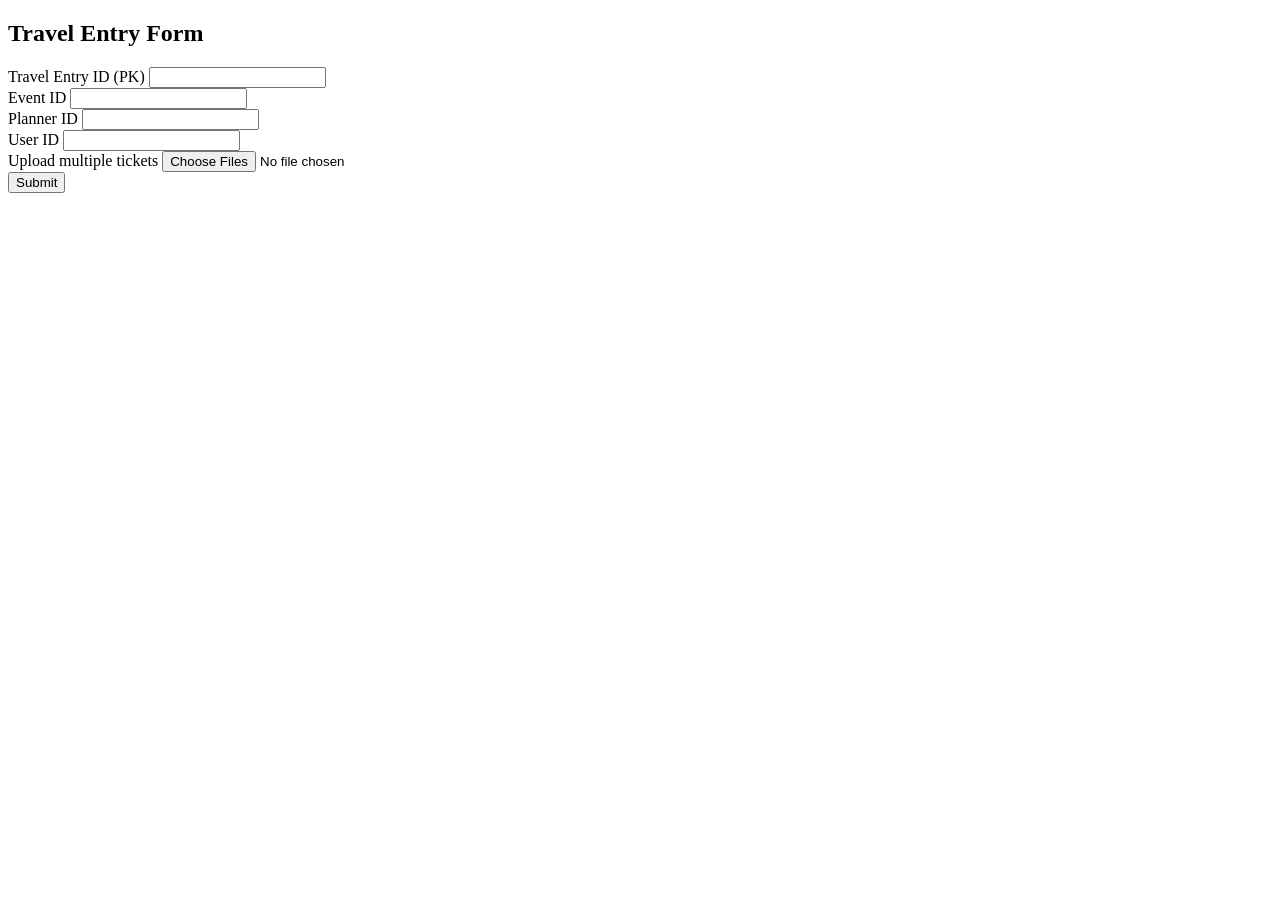
==== commit fc24c40e: "Rename demo.html to index.html" ====
--- a/index.html
+++ b/index.html
@@ -1,1513 +1,36 @@
-<!DOCTYPE html>
-<html lang="en" class="w-full">
-  <head>
-    <meta charset="UTF-8" />
-    <meta http-equiv="X-UA-Compatible" content="IE=edge">
-    <meta name="viewport" content="width=device-width, initial-scale=1.0" />
-    <title>Document</title>-
-    <script src="https://unpkg.com/feather-icons"></script>
-    <style>
-      .problem
-      {
-         background-size: 100% 100%;
-      }
-    </style>
-    <link rel="stylesheet" crossorigin href="/assets/index-AjX1PRvC.css">
-  </head>
-
-  <body>
-    <!-- nav bar -->
-    <nav class="bg-deepBlue">
-      <div
-        class="flex mx-auto max-w-[85vw] lg:max-w-[1080px] justify-between items-center relative">
-        <!-- logo -->
-        <a href="#" class="cursor-pointer py-7 pr-7">
-          <img src="/assets/logo-IeMMbWmr.png" alt="razorpay-icon" class="w-[110px] h-[25px]" />
-        </a>
-         
-        <!-- list of items -->
-        <ul class="flex space-x-5 ">
-          <li class="text-white text-sm py-7 font-mullish relative transition-all duration-200 cursor-pointer hover:text-lightBlue group hidden lg:block ">
-             <a href="#">Payments</a>
-             <div class="absolute bottom-0 w-full h-1 bg-lightBlue hidden group-hover:block transition-all duration-200"></div>
-          </li>
-          <li class="text-white text-sm  py-7 font-mullish relative transition-all duration-200 cursor-pointer hover:text-lightBlue group hidden lg:block">
-            <a href="#">Banking</a>
-            <div class="absolute bottom-0 w-full h-1 bg-lightBlue hidden group-hover:block transition-all duration-200"></div>
-         </li>
-         <li class="text-white text-sm py-7 font-mullish relative transition-all duration-200 cursor-pointer hover:text-lightBlue group hidden lg:block">
-            <a href="#">Corporate Card</a>
-         </li>
-         <li class="text-white text-sm  py-7 font-mullish relative transition-all duration-200 cursor-pointer hover:text-lightBlue group hidden lg:block">
-            <a href="#">Payroll</a>
-         </li>
-         <li class="text-white text-sm  py-7 font-mullish relative transition-all duration-200 cursor-pointer hover:text-lightBlue group hidden lg:block">
-            <a href="#">Resources</a>
-            <div class="absolute bottom-0 w-full h-1 bg-lightBlue hidden group-hover:block transition-all duration-200"></div>
-         </li>
-         <li class="text-white text-sm py-7 font-mullish relative transition-all duration-200 cursor-pointer hover:text-lightBlue group hidden lg:block">
-            <a href="#">Support</a>
-            <div class="absolute bottom-0 w-full h-1 bg-lightBlue hidden group-hover:block transition-all duration-200"></div>
-         </li>
-         <li class="text-white text-sm py-7 font-mullish relative transition-all duration-200 cursor-pointer hover:text-lightBlue group hidden lg:block">
-            <a href="#">Pricing</a>
-            <div class="absolute bottom-0 w-full h-1 bg-lightBlue hidden group-hover:block transition-all duration-200"></div>
-         </li>
-        </ul>
-        <!-- india logo  and two buttons-->
-         <div class="flex space-x-5 items-center ">
-              <img src="/assets/india-nYpSCWG1.png" alt="india-icon" class="w-[28px] h-[28px] hidden lg:block">
-              <button class="text-white py-3 px-5 font-mullish border-lightBlue border rounded-small text-sm font-bold ">Log in</button>
-              <button class="py-3 px-4 font-mullis rounded-sm text-lightBlue300 bg-white font-bold text-sm border transition-all duration-200 hover:text-lightBlue500 hidden lg:block">Sign up</button>
-              <!-- hamburgor menu -->
-              <button class="flex flex-col space-y-1  overflow-hidden lg:hidden">
-                <div class="w-5 h-[0.2rem] bg-white rounded-md"></div>
-                <div class="w-5 h-[0.2rem] bg-white rounded-md "></div>
-                <div class="w-5 h-[0.2rem] bg-white rounded-md"></div>
-              </button>
-         </div>
-      </div>
-    </nav>
-
-    <!-- hero section -->
-    <section class="relative bg-deepBlue w-full ">
-         <div class="flex flex-col lg:flex-row justify-between items-center w-10/12 max-w-[1080px] mx-auto">
-            <!-- left part -->
-            <div class="space-y-8 ">
-                  <h1 class="font-mullish text-white text-[40px] leading-[1.2] font-bold">Power your finance, grow your business.</h1>
-                  <div class="w-6 h-1 bg-greenLight"></div>
-                  <p class="font-mullish text-[18px] leading-7 text-white opacity-70"> Accepts payments from customer. Automate payouts to vendors & employees. Never run out of working capital.</p>
-                  <button class="bg-lightBlue text-white font-mullish rounded-md font-bold hover:bg-lightBlue500 transition-all duration-200 py-[14px] px-[18px]">Sign Up Now</button>
-            </div>
-            <!-- right part -->
-            <div>
-                  <img src="https://cdn.razorpay.com/growth/NSOB3Rks38zKos/Group%20155.png" alt="" class="w-fit sm:max-w-[680px]">
-            </div>
-         </div>
-
-         <!-- shape part -->
-         <div class="relative">
-                 <img src="/assets/cutline-kPXIsubd.png" class="opacity-100 ">
-         </div>
-    </section>
-    
-    <!-- section number 2 -->
-    <section class="relative overflow-hidden">
-       <img src="https://razorpay.com/build/browser/static/dots-with-cut.bde9e78f.png" class="w-[233px] h-[167px] absolute -top-[8rem] left-[10rem] inline-block ">
-   
-       <img src="https://razorpay.com/build/browser/static/dots-with-cut.bde9e78f.png" class="w-[233px] h-[167px] absolute  top-[1rem] right-0 inline-block rotate-180">
-       <div class="w-11/12 max-w-[1080px] mx-auto pt-4 ">
-          <!-- heading -->
-          <h2 class="text-black font-mullish text-center text-2xl leading-[1.2] font-bold">Accept Payments with Razorpay Payment Suite</h2>
-          <div class="w-6 h-1 bg-greenLight mx-auto mt-4"></div>
-
-          <!-- content box -->
-          <div class="flex gap-0 min-h-[520px] w-full bg-white rounded-md relative py-10 px-12 border">
-              <!-- left section -->
-              <div class="flex flex-col justify-between items-baseline w-full">
-                 <h3 class="font-mullish text-[26px] leading-10 font-bold max-w-[500px]">Supercharge your business with the all‑powerful 
-                  <span class="text-lightBlue">Payment Gateway</span>
-                 </h3>
-         
-                 <ul class="space-y-2">
-                    <li class="font-mullish flex items-center space-x-2">
-                      <i data-feather="check" class="bg-greenLight"></i> 
-                      <span>100+ Payment Methods </span> 
-                    </li>
-                    <li class="font-mullish flex items-center space-x-2">
-                     <i data-feather="check" class="bg-greenLight"></i> 
-                     <span>Industry Leading Success Rate </span> 
-                    </li>
-                    <li class="font-mullish flex items-center space-x-2">
-                     <i data-feather="check" class="bg-greenLight"></i> 
-                     <span>Superior Checkout Experience </span> 
-                    </li>
-                    <li class="font-mullish flex items-center space-x-2">
-                     <i data-feather="check" class="bg-greenLight"></i> 
-                     <span>Easy to Integrate </span> 
-                    </li>
-                    <li class="font-mullish flex items-center space-x-2">
-                     <i data-feather="check" class="bg-greenLight"></i> 
-                     <span>Instant Settlements from day 1 </span> 
-                    </li>
-                    <li class="font-mullish flex items-center space-x-2">
-                     <i data-feather="check" class="bg-greenLight"></i> 
-                     <span>In-depth Reporting and Insights </span> 
-                    </li>
-              </ul>
-
-                 <!-- for buttons and hyperlink -->
-               <div class="flex flex-col-reverse w-full md:flex-row md:w-fit items-center space-x-4">
-                  <button class="bg-lightBlue w-full md:w-fit text-white py-[14px] px-[18px] rounded
-                  font-mullish hover:to-lightBlue500 transition-all duration-200">Sign Up Now</button>
-                  <div class="flex self-start md:self-center cursor-pointer group">
-                     <a href="#" class="font-mullish text-lightBlue group-hover:text-grayBlue transition-all duration-200">Know More</a>
-                  </div>
-               </div>
-             </div>
-              <!-- right section -->
-              <img src="/assets/payment-SblCBt3d.png" alt="" class="absolute hidden right-0 bottom-0 lg:max-w-[533px] lg:block md:max-w-[333px] md:block ">  
-          </div>
-       </div>
-    </section>
-
-    <!-- section number 3 using grid -->
-    <section class="mt-20">
-        <div class="md:w-[9/12] w-[92vw] mx-auto md:max-w-[1080px] grid grid-cols-1 md:grid-cols-2 lg:grid-cols-3 gap-4 relative">
-         <!-- box number 1 -->
-          <div class="w-full min-h-[15rem] cursor-pointer relative Box">
-            <img src="data:image/svg+xml,%3csvg%20xmlns:xlink='http://www.w3.org/1999/xlink'%20xmlns='http://www.w3.org/2000/svg'%20width='33'%20height='32'%20viewBox='0%200%2033%2032'%20fill='none'%3e%3cpath%20fill-rule='evenodd'%20clip-rule='evenodd'%20d='M7.07538%2019.2614C7.12288%2019.3699%207.19266%2019.4707%207.28438%2019.5566C7.30406%2019.5751%207.32457%2019.5927%207.34585%2019.6093C7.41478%2019.6633%207.48952%2019.7057%207.56757%2019.7367C7.66053%2019.7736%207.75818%2019.7943%207.85631%2019.799C7.87083%2019.7997%207.88536%2019.8%207.89988%2019.8H13.8999C14.3969%2019.8%2014.7999%2019.3971%2014.7999%2018.9C14.7999%2018.403%2014.3969%2018%2013.8999%2018H9.93436L18.5658%208.50541C18.9002%208.13762%2018.8731%207.56842%2018.5053%207.23406C18.1375%206.8997%2017.5683%206.92681%2017.2339%207.2946L8.79988%2016.5721V12.9C8.79988%2012.403%208.39693%2012%207.89988%2012C7.40282%2012%206.99988%2012.403%206.99988%2012.9V18.8949V18.9C6.99988%2019.0286%207.02683%2019.1508%207.07538%2019.2614Z'%20fill='white'/%3e%3cpath%20fill-rule='evenodd'%20clip-rule='evenodd'%20d='M25.6243%2012.5386C25.5768%2012.4301%2025.5071%2012.3293%2025.4153%2012.2434C25.3956%2012.225%2025.3751%2012.2074%2025.3539%2012.1907C25.2849%2012.1368%2025.2102%2012.0944%2025.1321%2012.0634C25.0392%2012.0265%2024.9415%2012.0058%2024.8434%2012.0011C24.8289%2012.0004%2024.8144%2012%2024.7998%2012H18.7998C18.3028%2012%2017.8998%2012.403%2017.8998%2012.9C17.8998%2013.3971%2018.3028%2013.8%2018.7998%2013.8H22.7653L14.1339%2023.2946C13.7995%2023.6624%2013.8266%2024.2316%2014.1944%2024.566C14.5622%2024.9003%2015.1314%2024.8732%2015.4658%2024.5054L23.8998%2015.228V18.9C23.8998%2019.3971%2024.3028%2019.8%2024.7998%2019.8C25.2969%2019.8%2025.6998%2019.3971%2025.6998%2018.9V12.9051V12.9C25.6998%2012.7715%2025.6729%2012.6492%2025.6243%2012.5386Z'%20fill='white'/%3e%3c/svg%3e" alt="" class="bg-lightBlue absolute right-3 top-3 h-12 w-12 z-[0] rounded-full transition-all duration-200 icon">
-            <!-- box shape -->
-            <svg viewBox="0 0 349.32501220703125 225" xmlns="http://www.w3.org/2000/svg" preserveAspectRatio="none" class="css-lqelpq absolute "><path d="m 0 6 
-               a 6 6 0 0 1 6 -6 
-               h 250.32501220703125 
-               a 16 16 0 0 1 11 5 
-               l 77 77 
-               a 16 16 0 0 1 5 11 
-               v 126 
-               a 6 6 0 0 1 -6 6 
-               h -337.32501220703125 
-               a 6 6 0 0 1 -6 -6 
-               z" fill="#FFFFFF" stroke="#818597" stroke-opacity="0.15"></path></svg>
-            
-            <!-- box content -->
-
-             <div class=" absolute h-full w-full flex flex-col justify-between pl-5 pr-8 py-6" >
-               <!-- text part -->
-               <div>
-                  <h3 class="font-mullish font-bold text-deepBlueHead leading-[1.2] text-[1.3rem]">Payments link</h3>
-                  <p class="font-mullish text-gray mt-6">Share payment links via an email and get paid immediately.</p>
-               </div>
-               <!-- hyperlink -->
-               <div class="flex items-center cursor-pointer group">
-                  <a href="#" class="font-mullish text-lightBlue group-hover:text-grayBlue transition-all duration-200">Know More</a>
-                  <i data-feather="chevron-right" class="w-5 h-5 text-lightBlue500 group-hover:text-grayBlue  transition-all duration-200"></i>
-               </div>
-            </div>
-            <img src="/assets/zigzag-91MNR1aU.png" alt="" class="absolute h-20 bottom-0 right-0 hidden zigzag">
-         </div>
-
-         <!-- box number 2 -->
-         <div class="w-full min-h-[15rem] cursor-pointer relative Box ">
-            <img src="data:image/svg+xml,%3csvg%20xmlns:xlink='http://www.w3.org/1999/xlink'%20xmlns='http://www.w3.org/2000/svg'%20width='33'%20height='32'%20viewBox='0%200%2033%2032'%20fill='none'%3e%3cpath%20fill-rule='evenodd'%20clip-rule='evenodd'%20d='M7.07538%2019.2614C7.12288%2019.3699%207.19266%2019.4707%207.28438%2019.5566C7.30406%2019.5751%207.32457%2019.5927%207.34585%2019.6093C7.41478%2019.6633%207.48952%2019.7057%207.56757%2019.7367C7.66053%2019.7736%207.75818%2019.7943%207.85631%2019.799C7.87083%2019.7997%207.88536%2019.8%207.89988%2019.8H13.8999C14.3969%2019.8%2014.7999%2019.3971%2014.7999%2018.9C14.7999%2018.403%2014.3969%2018%2013.8999%2018H9.93436L18.5658%208.50541C18.9002%208.13762%2018.8731%207.56842%2018.5053%207.23406C18.1375%206.8997%2017.5683%206.92681%2017.2339%207.2946L8.79988%2016.5721V12.9C8.79988%2012.403%208.39693%2012%207.89988%2012C7.40282%2012%206.99988%2012.403%206.99988%2012.9V18.8949V18.9C6.99988%2019.0286%207.02683%2019.1508%207.07538%2019.2614Z'%20fill='white'/%3e%3cpath%20fill-rule='evenodd'%20clip-rule='evenodd'%20d='M25.6243%2012.5386C25.5768%2012.4301%2025.5071%2012.3293%2025.4153%2012.2434C25.3956%2012.225%2025.3751%2012.2074%2025.3539%2012.1907C25.2849%2012.1368%2025.2102%2012.0944%2025.1321%2012.0634C25.0392%2012.0265%2024.9415%2012.0058%2024.8434%2012.0011C24.8289%2012.0004%2024.8144%2012%2024.7998%2012H18.7998C18.3028%2012%2017.8998%2012.403%2017.8998%2012.9C17.8998%2013.3971%2018.3028%2013.8%2018.7998%2013.8H22.7653L14.1339%2023.2946C13.7995%2023.6624%2013.8266%2024.2316%2014.1944%2024.566C14.5622%2024.9003%2015.1314%2024.8732%2015.4658%2024.5054L23.8998%2015.228V18.9C23.8998%2019.3971%2024.3028%2019.8%2024.7998%2019.8C25.2969%2019.8%2025.6998%2019.3971%2025.6998%2018.9V12.9051V12.9C25.6998%2012.7715%2025.6729%2012.6492%2025.6243%2012.5386Z'%20fill='white'/%3e%3c/svg%3e" alt="" class="bg-lightBlue absolute right-3 top-3 h-12 w-12 z-[0] rounded-full transition-all duration-200 icon">
-            <!-- box shape -->
-            <svg viewBox="0 0 349.32501220703125 225" xmlns="http://www.w3.org/2000/svg" preserveAspectRatio="none" class="css-lqelpq absolute "><path d="m 0 6 
-               a 6 6 0 0 1 6 -6 
-               h 250.32501220703125 
-               a 16 16 0 0 1 11 5 
-               l 77 77 
-               a 16 16 0 0 1 5 11 
-               v 126 
-               a 6 6 0 0 1 -6 6 
-               h -337.32501220703125 
-               a 6 6 0 0 1 -6 -6 
-               z" fill="#FFFFFF" stroke="#818597" stroke-opacity="0.15"></path></svg>
-            
-            <!-- box content -->
-
-             <div class=" absolute h-full w-full flex flex-col justify-between pl-5 pr-8 py-6" >
-               <!-- text part -->
-               <div>
-                  <h3 class="font-mullish font-bold text-deepBlueHead leading-[1.2] text-[1.3rem]">Payments Pages</h3>
-                  <p class="font-mullish text-gray mt-6">Take your store online instantly with
-                     zero coding. Accept international &
-                     domestic payments</p>
-               </div>
-               <!-- hyperlink -->
-               <div class="flex items-center cursor-pointer group">
-                  <a href="#" class="font-mullish text-lightBlue group-hover:text-grayBlue transition-all duration-200">Know More</a>
-                  <i data-feather="chevron-right" class="w-5 h-5 text-lightBlue500 group-hover:text-grayBlue  transition-all duration-200"></i>
-               </div>
-            </div>
-            <img src="/assets/zigzag-91MNR1aU.png" alt="" class="absolute h-20 bottom-0 right-0 hidden zigzag">
-         </div>
-
-         <!-- box number 3 -->
-         <div class="w-full min-h-[15rem] cursor-pointer relative Box ">
-            <img src="data:image/svg+xml,%3csvg%20xmlns:xlink='http://www.w3.org/1999/xlink'%20xmlns='http://www.w3.org/2000/svg'%20width='33'%20height='32'%20viewBox='0%200%2033%2032'%20fill='none'%3e%3cpath%20fill-rule='evenodd'%20clip-rule='evenodd'%20d='M7.07538%2019.2614C7.12288%2019.3699%207.19266%2019.4707%207.28438%2019.5566C7.30406%2019.5751%207.32457%2019.5927%207.34585%2019.6093C7.41478%2019.6633%207.48952%2019.7057%207.56757%2019.7367C7.66053%2019.7736%207.75818%2019.7943%207.85631%2019.799C7.87083%2019.7997%207.88536%2019.8%207.89988%2019.8H13.8999C14.3969%2019.8%2014.7999%2019.3971%2014.7999%2018.9C14.7999%2018.403%2014.3969%2018%2013.8999%2018H9.93436L18.5658%208.50541C18.9002%208.13762%2018.8731%207.56842%2018.5053%207.23406C18.1375%206.8997%2017.5683%206.92681%2017.2339%207.2946L8.79988%2016.5721V12.9C8.79988%2012.403%208.39693%2012%207.89988%2012C7.40282%2012%206.99988%2012.403%206.99988%2012.9V18.8949V18.9C6.99988%2019.0286%207.02683%2019.1508%207.07538%2019.2614Z'%20fill='white'/%3e%3cpath%20fill-rule='evenodd'%20clip-rule='evenodd'%20d='M25.6243%2012.5386C25.5768%2012.4301%2025.5071%2012.3293%2025.4153%2012.2434C25.3956%2012.225%2025.3751%2012.2074%2025.3539%2012.1907C25.2849%2012.1368%2025.2102%2012.0944%2025.1321%2012.0634C25.0392%2012.0265%2024.9415%2012.0058%2024.8434%2012.0011C24.8289%2012.0004%2024.8144%2012%2024.7998%2012H18.7998C18.3028%2012%2017.8998%2012.403%2017.8998%2012.9C17.8998%2013.3971%2018.3028%2013.8%2018.7998%2013.8H22.7653L14.1339%2023.2946C13.7995%2023.6624%2013.8266%2024.2316%2014.1944%2024.566C14.5622%2024.9003%2015.1314%2024.8732%2015.4658%2024.5054L23.8998%2015.228V18.9C23.8998%2019.3971%2024.3028%2019.8%2024.7998%2019.8C25.2969%2019.8%2025.6998%2019.3971%2025.6998%2018.9V12.9051V12.9C25.6998%2012.7715%2025.6729%2012.6492%2025.6243%2012.5386Z'%20fill='white'/%3e%3c/svg%3e" alt="" class="bg-lightBlue absolute right-3 top-3 h-12 w-12 z-[0] rounded-full transition-all duration-200 icon">
-            <!-- box shape -->
-            <svg viewBox="0 0 349.32501220703125 225" xmlns="http://www.w3.org/2000/svg" preserveAspectRatio="none" class="css-lqelpq absolute "><path d="m 0 6 
-               a 6 6 0 0 1 6 -6 
-               h 250.32501220703125 
-               a 16 16 0 0 1 11 5 
-               l 77 77 
-               a 16 16 0 0 1 5 11 
-               v 126 
-               a 6 6 0 0 1 -6 6 
-               h -337.32501220703125 
-               a 6 6 0 0 1 -6 -6 
-               z" fill="#FFFFFF" stroke="#818597" stroke-opacity="0.15"></path></svg>
-            
-            <!-- box content -->
-
-             <div class=" absolute h-full w-full flex flex-col justify-between pl-5 pr-8 py-6" >
-               <!-- text part -->
-               <div>
-                  <h3 class="font-mullish font-bold text-deepBlueHead leading-[1.2] text-[1.3rem]">Payments Buttons</h3>
-                  <p class="font-mullish text-gray mt-6">Create, Copy & Collect With Payment
-                     Button. Collect one time or
-                     subscription payments & more</p>
-               </div>
-               <!-- hyperlink -->
-               <div class="flex items-center cursor-pointer group">
-                  <a href="#" class="font-mullish text-lightBlue group-hover:text-grayBlue transition-all duration-200">Know More</a>
-                  <i data-feather="chevron-right" class="w-5 h-5 text-lightBlue500 group-hover:text-grayBlue  transition-all duration-200"></i>
-               </div>
-            </div>
-            <img src="/assets/zigzag-91MNR1aU.png" alt="" class="absolute h-20 bottom-0 right-0 hidden zigzag">
-         </div>
-
-         <!-- box number 4 -->
-         <div class="w-full min-h-[15rem] cursor-pointer relative Box ">
-            <img src="data:image/svg+xml,%3csvg%20xmlns:xlink='http://www.w3.org/1999/xlink'%20xmlns='http://www.w3.org/2000/svg'%20width='33'%20height='32'%20viewBox='0%200%2033%2032'%20fill='none'%3e%3cpath%20fill-rule='evenodd'%20clip-rule='evenodd'%20d='M7.07538%2019.2614C7.12288%2019.3699%207.19266%2019.4707%207.28438%2019.5566C7.30406%2019.5751%207.32457%2019.5927%207.34585%2019.6093C7.41478%2019.6633%207.48952%2019.7057%207.56757%2019.7367C7.66053%2019.7736%207.75818%2019.7943%207.85631%2019.799C7.87083%2019.7997%207.88536%2019.8%207.89988%2019.8H13.8999C14.3969%2019.8%2014.7999%2019.3971%2014.7999%2018.9C14.7999%2018.403%2014.3969%2018%2013.8999%2018H9.93436L18.5658%208.50541C18.9002%208.13762%2018.8731%207.56842%2018.5053%207.23406C18.1375%206.8997%2017.5683%206.92681%2017.2339%207.2946L8.79988%2016.5721V12.9C8.79988%2012.403%208.39693%2012%207.89988%2012C7.40282%2012%206.99988%2012.403%206.99988%2012.9V18.8949V18.9C6.99988%2019.0286%207.02683%2019.1508%207.07538%2019.2614Z'%20fill='white'/%3e%3cpath%20fill-rule='evenodd'%20clip-rule='evenodd'%20d='M25.6243%2012.5386C25.5768%2012.4301%2025.5071%2012.3293%2025.4153%2012.2434C25.3956%2012.225%2025.3751%2012.2074%2025.3539%2012.1907C25.2849%2012.1368%2025.2102%2012.0944%2025.1321%2012.0634C25.0392%2012.0265%2024.9415%2012.0058%2024.8434%2012.0011C24.8289%2012.0004%2024.8144%2012%2024.7998%2012H18.7998C18.3028%2012%2017.8998%2012.403%2017.8998%2012.9C17.8998%2013.3971%2018.3028%2013.8%2018.7998%2013.8H22.7653L14.1339%2023.2946C13.7995%2023.6624%2013.8266%2024.2316%2014.1944%2024.566C14.5622%2024.9003%2015.1314%2024.8732%2015.4658%2024.5054L23.8998%2015.228V18.9C23.8998%2019.3971%2024.3028%2019.8%2024.7998%2019.8C25.2969%2019.8%2025.6998%2019.3971%2025.6998%2018.9V12.9051V12.9C25.6998%2012.7715%2025.6729%2012.6492%2025.6243%2012.5386Z'%20fill='white'/%3e%3c/svg%3e" alt="" class="bg-lightBlue absolute right-3 top-3 h-12 w-12 z-[0] rounded-full transition-all duration-200 icon">
-            <!-- box shape -->
-            <svg viewBox="0 0 349.32501220703125 225" xmlns="http://www.w3.org/2000/svg" preserveAspectRatio="none" class="css-lqelpq absolute "><path d="m 0 6 
-               a 6 6 0 0 1 6 -6 
-               h 250.32501220703125 
-               a 16 16 0 0 1 11 5 
-               l 77 77 
-               a 16 16 0 0 1 5 11 
-               v 126 
-               a 6 6 0 0 1 -6 6 
-               h -337.32501220703125 
-               a 6 6 0 0 1 -6 -6 
-               z" fill="#FFFFFF" stroke="#818597" stroke-opacity="0.15"></path></svg>
-            
-            <!-- box content -->
-
-             <div class=" absolute h-full w-full flex flex-col justify-between pl-5 pr-8 py-6" >
-               <!-- text part -->
-               <div>
-                  <h3 class="font-mullish font-bold text-deepBlueHead leading-[1.2] text-[1.3rem]">Subscriptions</h3>
-                  <p class="font-mullish text-gray mt-6">Subscription plans with automated
-                     recurring transactions on various
-                     payment modes.</p>
-               </div>
-               <!-- hyperlink -->
-               <div class="flex items-center cursor-pointer group">
-                  <a href="#" class="font-mullish text-lightBlue group-hover:text-grayBlue transition-all duration-200">Know More</a>
-                  <i data-feather="chevron-right" class="w-5 h-5 text-lightBlue500 group-hover:text-grayBlue  transition-all duration-200"></i>
-               </div>
-            </div>
-            <img src="/assets/zigzag-91MNR1aU.png" alt="" class="absolute h-20 bottom-0 right-0 hidden zigzag">
-         </div>
-
-         <!-- box number 5 -->
-         <div class="w-full min-h-[15rem] cursor-pointer relative Box">
-            <img src="data:image/svg+xml,%3csvg%20xmlns:xlink='http://www.w3.org/1999/xlink'%20xmlns='http://www.w3.org/2000/svg'%20width='33'%20height='32'%20viewBox='0%200%2033%2032'%20fill='none'%3e%3cpath%20fill-rule='evenodd'%20clip-rule='evenodd'%20d='M7.07538%2019.2614C7.12288%2019.3699%207.19266%2019.4707%207.28438%2019.5566C7.30406%2019.5751%207.32457%2019.5927%207.34585%2019.6093C7.41478%2019.6633%207.48952%2019.7057%207.56757%2019.7367C7.66053%2019.7736%207.75818%2019.7943%207.85631%2019.799C7.87083%2019.7997%207.88536%2019.8%207.89988%2019.8H13.8999C14.3969%2019.8%2014.7999%2019.3971%2014.7999%2018.9C14.7999%2018.403%2014.3969%2018%2013.8999%2018H9.93436L18.5658%208.50541C18.9002%208.13762%2018.8731%207.56842%2018.5053%207.23406C18.1375%206.8997%2017.5683%206.92681%2017.2339%207.2946L8.79988%2016.5721V12.9C8.79988%2012.403%208.39693%2012%207.89988%2012C7.40282%2012%206.99988%2012.403%206.99988%2012.9V18.8949V18.9C6.99988%2019.0286%207.02683%2019.1508%207.07538%2019.2614Z'%20fill='white'/%3e%3cpath%20fill-rule='evenodd'%20clip-rule='evenodd'%20d='M25.6243%2012.5386C25.5768%2012.4301%2025.5071%2012.3293%2025.4153%2012.2434C25.3956%2012.225%2025.3751%2012.2074%2025.3539%2012.1907C25.2849%2012.1368%2025.2102%2012.0944%2025.1321%2012.0634C25.0392%2012.0265%2024.9415%2012.0058%2024.8434%2012.0011C24.8289%2012.0004%2024.8144%2012%2024.7998%2012H18.7998C18.3028%2012%2017.8998%2012.403%2017.8998%2012.9C17.8998%2013.3971%2018.3028%2013.8%2018.7998%2013.8H22.7653L14.1339%2023.2946C13.7995%2023.6624%2013.8266%2024.2316%2014.1944%2024.566C14.5622%2024.9003%2015.1314%2024.8732%2015.4658%2024.5054L23.8998%2015.228V18.9C23.8998%2019.3971%2024.3028%2019.8%2024.7998%2019.8C25.2969%2019.8%2025.6998%2019.3971%2025.6998%2018.9V12.9051V12.9C25.6998%2012.7715%2025.6729%2012.6492%2025.6243%2012.5386Z'%20fill='white'/%3e%3c/svg%3e" alt="" class="bg-lightBlue absolute right-3 top-3 h-12 w-12 z-[0] rounded-full transition-all duration-200 icon">
-            <!-- box shape -->
-            <svg viewBox="0 0 349.32501220703125 225" xmlns="http://www.w3.org/2000/svg" preserveAspectRatio="none" class="css-lqelpq absolute "><path d="m 0 6 
-               a 6 6 0 0 1 6 -6 
-               h 250.32501220703125 
-               a 16 16 0 0 1 11 5 
-               l 77 77 
-               a 16 16 0 0 1 5 11 
-               v 126 
-               a 6 6 0 0 1 -6 6 
-               h -337.32501220703125 
-               a 6 6 0 0 1 -6 -6 
-               z" fill="#FFFFFF" stroke="#818597" stroke-opacity="0.15"></path></svg>
-            
-            <!-- box content -->
-
-             <div class=" absolute h-full w-full flex flex-col justify-between pl-5 pr-8 py-6" >
-               <!-- text part -->
-               <div>
-                  <h3 class="font-mullish font-bold text-deepBlueHead leading-[1.2] text-[1.3rem]"> Route</h3>
-                  <p class="font-mullish text-gray mt-6">Split incoming payments
-                     automatically to vendor's accounts,
-                     manage marketplace money flow...</p>
-               </div>
-               <!-- hyperlink -->
-               <div class="flex items-center cursor-pointer group">
-                  <a href="#" class="font-mullish text-lightBlue group-hover:text-grayBlue transition-all duration-200">Know More</a>
-                  <i data-feather="chevron-right" class="w-5 h-5 text-lightBlue500 group-hover:text-grayBlue  transition-all duration-200"></i>
-               </div>
-            </div>
-            <img src="/assets/zigzag-91MNR1aU.png" alt="" class="absolute h-20 bottom-0 right-0 hidden zigzag">
-         </div>
-
-         <!-- box number 6 -->
-         <div class="w-full min-h-[15rem] overflow-hidden cursor-pointer relative Box">
-            <img src="data:image/svg+xml,%3csvg%20xmlns:xlink='http://www.w3.org/1999/xlink'%20xmlns='http://www.w3.org/2000/svg'%20width='33'%20height='32'%20viewBox='0%200%2033%2032'%20fill='none'%3e%3cpath%20fill-rule='evenodd'%20clip-rule='evenodd'%20d='M7.07538%2019.2614C7.12288%2019.3699%207.19266%2019.4707%207.28438%2019.5566C7.30406%2019.5751%207.32457%2019.5927%207.34585%2019.6093C7.41478%2019.6633%207.48952%2019.7057%207.56757%2019.7367C7.66053%2019.7736%207.75818%2019.7943%207.85631%2019.799C7.87083%2019.7997%207.88536%2019.8%207.89988%2019.8H13.8999C14.3969%2019.8%2014.7999%2019.3971%2014.7999%2018.9C14.7999%2018.403%2014.3969%2018%2013.8999%2018H9.93436L18.5658%208.50541C18.9002%208.13762%2018.8731%207.56842%2018.5053%207.23406C18.1375%206.8997%2017.5683%206.92681%2017.2339%207.2946L8.79988%2016.5721V12.9C8.79988%2012.403%208.39693%2012%207.89988%2012C7.40282%2012%206.99988%2012.403%206.99988%2012.9V18.8949V18.9C6.99988%2019.0286%207.02683%2019.1508%207.07538%2019.2614Z'%20fill='white'/%3e%3cpath%20fill-rule='evenodd'%20clip-rule='evenodd'%20d='M25.6243%2012.5386C25.5768%2012.4301%2025.5071%2012.3293%2025.4153%2012.2434C25.3956%2012.225%2025.3751%2012.2074%2025.3539%2012.1907C25.2849%2012.1368%2025.2102%2012.0944%2025.1321%2012.0634C25.0392%2012.0265%2024.9415%2012.0058%2024.8434%2012.0011C24.8289%2012.0004%2024.8144%2012%2024.7998%2012H18.7998C18.3028%2012%2017.8998%2012.403%2017.8998%2012.9C17.8998%2013.3971%2018.3028%2013.8%2018.7998%2013.8H22.7653L14.1339%2023.2946C13.7995%2023.6624%2013.8266%2024.2316%2014.1944%2024.566C14.5622%2024.9003%2015.1314%2024.8732%2015.4658%2024.5054L23.8998%2015.228V18.9C23.8998%2019.3971%2024.3028%2019.8%2024.7998%2019.8C25.2969%2019.8%2025.6998%2019.3971%2025.6998%2018.9V12.9051V12.9C25.6998%2012.7715%2025.6729%2012.6492%2025.6243%2012.5386Z'%20fill='white'/%3e%3c/svg%3e" alt="" class="bg-lightBlue absolute right-3 top-3 h-12 w-12 z-[0] rounded-full transition-all duration-200 icon">
-            <!-- box shape -->
-            <svg viewBox="0 0 349.32501220703125 225" xmlns="http://www.w3.org/2000/svg" preserveAspectRatio="none" class="css-lqelpq absolute "><path d="m 0 6 
-               a 6 6 0 0 1 6 -6 
-               h 250.32501220703125 
-               a 16 16 0 0 1 11 5 
-               l 77 77 
-               a 16 16 0 0 1 5 11 
-               v 126 
-               a 6 6 0 0 1 -6 6 
-               h -337.32501220703125 
-               a 6 6 0 0 1 -6 -6 
-               z" fill="#FFFFFF" stroke="#818597" stroke-opacity="0.15"></path></svg>
-            
-            <!-- box content -->
-
-             <div class=" absolute h-full w-full flex flex-col justify-between pl-5 pr-8 py-6" >
-               <!-- text part -->
-               <div>
-                  <h3 class="font-mullish font-bold text-deepBlueHead leading-[1.2] text-[1.3rem]">Smart Collect</h3>
-                  <p class="font-mullish text-gray mt-6">Automatically reconcile incoming
-                     NEFT, RTGS, IMPS, UPI payments
-                     using Customer Identifiers & UPI-IDs</p>
-               </div>
-               <!-- hyperlink -->
-               <div class="flex items-center cursor-pointer group">
-                  <a href="#" class="font-mullish text-lightBlue group-hover:text-grayBlue transition-all duration-200">Know More</a>
-                  <i data-feather="chevron-right" class="w-5 h-5 text-lightBlue500 group-hover:text-grayBlue  transition-all duration-200"></i>
-               </div>
-            </div>
-            <img src="/assets/zigzag-91MNR1aU.png" alt="" class="absolute h-20 bottom-0 right-0 hidden zigzag">
-         </div>
-         
-      </div>
-      <!-- footer -->
-      <div class="w-[92vw] md:w-[9/12] lg:max-w-[1080px] mx-auto border bg-gray-200 rounded-md text-center mt-8 py-3 border-blue-500 ">
-            <span class="font-bold">Not sure which product to choose?</span>
-            <span class="text-gray-700">Answer a few questions and we'll help you out</span>
-            <span class="text-blue-500 font-bold">Find me a product</span>
-      </div>
-    </section>
- 
-    <!-- section number 4 -->
-    <section>
-    <img src="[data-uri]" alt="" class="">
-    <div class="relative bg-back">
-          
-          <img src="https://razorpay.com/build/browser/static/x-flame-1.56d9277e.png" alt="" class="w-[233px] h-[167px] absolute  top-[5rem] left-[0rem] rotate-12 hidden sm:block ">
-          <img src="https://razorpay.com/build/browser/static/x-flame-2.bb3b0a86.png" alt="" class="w-[233px] h-[167px] absolute  top-[30rem] right-[2rem] hidden sm:block  ">
-       <div class="pt-20 ">
-             <h2 class="text-white font-bold font-mullish text-2xl text-center ">Explore RazorpayX powered Business Banking</h2>
-             <div class="w-6 h-1 bg-greenLight mx-auto mt-4"></div>
-             <!-- content box -->
-             <div class=" flex relative w-[92vw] lg:w-[9/12] lg:max-w-[1080px] mx-auto mt-20 min-h-[520px] py-10 px-12 border border-gray-600 rounded-md ">
-               <!-- left box-->
-               <div class="flex flex-col justify-between items-baseline">    <!-- left box start -->
-                  <h3 class="text-white font-mullish text-[30px] leading-10 font-bold max-w-[500px] "> Manage your company’s finances and supercharge your business banking with 
-                     <img src="https://razorpay.com/build/browser/static/razorpay-x-logo.5cf8015e.svg" alt="" class="inline h-[32px]">
-                  </h3>
-          
-                  <ul class="space-y-2">
-                     <li class="font-mullish flex items-center space-x-2">
-                       <i data-feather="check" class="bg-greenLight"></i> 
-                       <span class="text-gray-400">Open a fully digital current account</span> 
-                     </li>
-                     <li class="font-mullish flex items-center space-x-2">
-                      <i data-feather="check" class="bg-greenLight"></i> 
-                      <span class="text-gray-400">Automate payables & compliment payments</span> 
-                     </li>
-                     <li class="font-mullish flex items-center space-x-2">
-                      <i data-feather="check" class="bg-greenLight"></i> 
-                      <span class="text-gray-400">Simplify and track spends with Corporate cards </span> 
-                     </li>
-                     <li class="font-mullish flex items-center space-x-2">
-                      <i data-feather="check" class="bg-greenLight"></i> 
-                      <span class="text-gray-400">View financial insights at a glance </span> 
-                     </li>
-               </ul>
- 
-                  <!-- for buttons and hyperlink -->
-                <div class="flex items-center space-x-4 ">
-                   <button class=" relative bg-lightBlue text-white py-[14px] px-[18px] pr-[80px] rounded
-                   font-mullish hover:to-lightBlue500 transition-all duration-200">Sign Up </button>
-                     <div class="w-12 h-[60px] bg-greenLight absolute left-28 skew-x-[20deg]"></div>
-                  
-                   <div class="flex items-center cursor-pointer group">
-                      <a href="#" class="font-mullish text-lightBlue group-hover:text-grayBlue transition-all duration-200">Know More</a>
-                  </div>
-                </div>
-               </div>   <!-- left box ends -->
-               
-                  <!-- right section -->
-              <img src="/assets/second-pcsC4ETh.png" alt="" class="md:max-w-[250px] lg:max-w-[533px] md:block hidden absolute right-0 bottom-0 ">          
-            </div>         <!-- content box ends -->
-            
-             <!-- content box grid -->
-             <div class="lg:w-[9/12] w-[92vw] mx-auto lg:max-w-[1080px] grid grid-cols-1 md:grid-cols-2 lg:grid-cols-3 gap-5 relative mt-20">
-               <!-- box number 1 -->
-                <div class="w-full min-h-[15rem] cursor-pointer relative Box">
-                  <img src="data:image/svg+xml,%3csvg%20xmlns:xlink='http://www.w3.org/1999/xlink'%20xmlns='http://www.w3.org/2000/svg'%20width='33'%20height='32'%20viewBox='0%200%2033%2032'%20fill='none'%3e%3cpath%20fill-rule='evenodd'%20clip-rule='evenodd'%20d='M7.07538%2019.2614C7.12288%2019.3699%207.19266%2019.4707%207.28438%2019.5566C7.30406%2019.5751%207.32457%2019.5927%207.34585%2019.6093C7.41478%2019.6633%207.48952%2019.7057%207.56757%2019.7367C7.66053%2019.7736%207.75818%2019.7943%207.85631%2019.799C7.87083%2019.7997%207.88536%2019.8%207.89988%2019.8H13.8999C14.3969%2019.8%2014.7999%2019.3971%2014.7999%2018.9C14.7999%2018.403%2014.3969%2018%2013.8999%2018H9.93436L18.5658%208.50541C18.9002%208.13762%2018.8731%207.56842%2018.5053%207.23406C18.1375%206.8997%2017.5683%206.92681%2017.2339%207.2946L8.79988%2016.5721V12.9C8.79988%2012.403%208.39693%2012%207.89988%2012C7.40282%2012%206.99988%2012.403%206.99988%2012.9V18.8949V18.9C6.99988%2019.0286%207.02683%2019.1508%207.07538%2019.2614Z'%20fill='white'/%3e%3cpath%20fill-rule='evenodd'%20clip-rule='evenodd'%20d='M25.6243%2012.5386C25.5768%2012.4301%2025.5071%2012.3293%2025.4153%2012.2434C25.3956%2012.225%2025.3751%2012.2074%2025.3539%2012.1907C25.2849%2012.1368%2025.2102%2012.0944%2025.1321%2012.0634C25.0392%2012.0265%2024.9415%2012.0058%2024.8434%2012.0011C24.8289%2012.0004%2024.8144%2012%2024.7998%2012H18.7998C18.3028%2012%2017.8998%2012.403%2017.8998%2012.9C17.8998%2013.3971%2018.3028%2013.8%2018.7998%2013.8H22.7653L14.1339%2023.2946C13.7995%2023.6624%2013.8266%2024.2316%2014.1944%2024.566C14.5622%2024.9003%2015.1314%2024.8732%2015.4658%2024.5054L23.8998%2015.228V18.9C23.8998%2019.3971%2024.3028%2019.8%2024.7998%2019.8C25.2969%2019.8%2025.6998%2019.3971%2025.6998%2018.9V12.9051V12.9C25.6998%2012.7715%2025.6729%2012.6492%2025.6243%2012.5386Z'%20fill='white'/%3e%3c/svg%3e" alt="" class="bg-lightBlue absolute right-3 top-3 h-12 w-12 z-[0] rounded-full transition-all duration-200 icon ">
-                  
-                  <!-- box content -->
-                  <svg viewBox="0 0 447.6000061035156 225" xmlns="http://www.w3.org/2000/svg" preserveAspectRatio="none" class="css-lqelpq absolute stroke-1 stroke-[#818597] h-full w-full featurecardSVG transition-all duration-200 ">
-                     <path d="m 0 6 
-                     a 6 6 0 0 1 6 -6 
-                     h 348.6000061035156 
-                     a 16 16 0 0 1 11 5 
-                     l 77 77 
-                     a 16 16 0 0 1 5 11 
-                     v 126 
-                     a 6 6 0 0 1 -6 6 
-                     h -435.6000061035156 
-                     a 6 6 0 0 1 -6 -6 
-                     z" fill="#181C2E"></path></svg>
-                   <div class=" absolute h-full w-full flex flex-col justify-between pl-5 pr-8 py-6" >
-                     <!-- text part -->
-                     <div>
-                        <h3 class="font-mullish font-bold text-white leading-[1.2] text-2xl">Current Account</h3>
-                        <p class="font-mullish text-gray-500 mt-6">Current accounts for fast-growing
-                           businesses, supported by the best-in-
-                           class technology</p>
-                     </div>
-                     <!-- hyperlink -->
-                     <div class="flex items-center cursor-pointer group">
-                        <a href="#" class="font-mullish text-lightBlue group-hover:text-grayBlue transition-all duration-200">Know More</a>
-                        <i data-feather="chevron-right" class="w-5 h-5 text-lightBlue500 group-hover:text-grayBlue  transition-all duration-200"></i>
-                     </div>
-                  </div>
-                  <img src="/assets/zigzag-91MNR1aU.png" alt="" class="absolute h-20 bottom-0 right-0 hidden zigzag">
-               </div>
-               
-               <!-- box number 2 -->
-               <div class="w-full min-h-[15rem] cursor-pointer relative Box">
-                  <img src="data:image/svg+xml,%3csvg%20xmlns:xlink='http://www.w3.org/1999/xlink'%20xmlns='http://www.w3.org/2000/svg'%20width='33'%20height='32'%20viewBox='0%200%2033%2032'%20fill='none'%3e%3cpath%20fill-rule='evenodd'%20clip-rule='evenodd'%20d='M7.07538%2019.2614C7.12288%2019.3699%207.19266%2019.4707%207.28438%2019.5566C7.30406%2019.5751%207.32457%2019.5927%207.34585%2019.6093C7.41478%2019.6633%207.48952%2019.7057%207.56757%2019.7367C7.66053%2019.7736%207.75818%2019.7943%207.85631%2019.799C7.87083%2019.7997%207.88536%2019.8%207.89988%2019.8H13.8999C14.3969%2019.8%2014.7999%2019.3971%2014.7999%2018.9C14.7999%2018.403%2014.3969%2018%2013.8999%2018H9.93436L18.5658%208.50541C18.9002%208.13762%2018.8731%207.56842%2018.5053%207.23406C18.1375%206.8997%2017.5683%206.92681%2017.2339%207.2946L8.79988%2016.5721V12.9C8.79988%2012.403%208.39693%2012%207.89988%2012C7.40282%2012%206.99988%2012.403%206.99988%2012.9V18.8949V18.9C6.99988%2019.0286%207.02683%2019.1508%207.07538%2019.2614Z'%20fill='white'/%3e%3cpath%20fill-rule='evenodd'%20clip-rule='evenodd'%20d='M25.6243%2012.5386C25.5768%2012.4301%2025.5071%2012.3293%2025.4153%2012.2434C25.3956%2012.225%2025.3751%2012.2074%2025.3539%2012.1907C25.2849%2012.1368%2025.2102%2012.0944%2025.1321%2012.0634C25.0392%2012.0265%2024.9415%2012.0058%2024.8434%2012.0011C24.8289%2012.0004%2024.8144%2012%2024.7998%2012H18.7998C18.3028%2012%2017.8998%2012.403%2017.8998%2012.9C17.8998%2013.3971%2018.3028%2013.8%2018.7998%2013.8H22.7653L14.1339%2023.2946C13.7995%2023.6624%2013.8266%2024.2316%2014.1944%2024.566C14.5622%2024.9003%2015.1314%2024.8732%2015.4658%2024.5054L23.8998%2015.228V18.9C23.8998%2019.3971%2024.3028%2019.8%2024.7998%2019.8C25.2969%2019.8%2025.6998%2019.3971%2025.6998%2018.9V12.9051V12.9C25.6998%2012.7715%2025.6729%2012.6492%2025.6243%2012.5386Z'%20fill='white'/%3e%3c/svg%3e" alt="" class="bg-lightBlue absolute right-3 top-3 h-12 w-12 z-[0] rounded-full transition-all duration-200 icon ">
-                  
-                  <!-- box content -->
-                  <svg viewBox="0 0 447.6000061035156 225" xmlns="http://www.w3.org/2000/svg" preserveAspectRatio="none" class="css-lqelpq absolute stroke-1 stroke-[#818597] h-full w-full featurecardSVG transition-all duration-200 ">
-                     <path d="m 0 6 
-                     a 6 6 0 0 1 6 -6 
-                     h 348.6000061035156 
-                     a 16 16 0 0 1 11 5 
-                     l 77 77 
-                     a 16 16 0 0 1 5 11 
-                     v 126 
-                     a 6 6 0 0 1 -6 6 
-                     h -435.6000061035156 
-                     a 6 6 0 0 1 -6 -6 
-                     z" fill="#181C2E"></path></svg>
-                   <div class=" absolute h-full w-full flex flex-col justify-between pl-5 pr-8 py-6" >
-                     <!-- text part -->
-                     <div>
-                        <h3 class="font-mullish font-bold text-white leading-[1.2] text-2xl">Payouts</h3>
-                        <p class="font-mullish text-gray-500 mt-6">Make simple, reliable & secure
-                           payouts to bank accounts, UPI IDs or
-                           wallets</p>
-                     </div>
-                     <!-- hyperlink -->
-                     <div class="flex items-center cursor-pointer group">
-                        <a href="#" class="font-mullish text-lightBlue group-hover:text-grayBlue transition-all duration-200">Know More</a>
-                        <i data-feather="chevron-right" class="w-5 h-5 text-lightBlue500 group-hover:text-grayBlue  transition-all duration-200"></i>
-                     </div>
-                  </div>
-                  <img src="/assets/zigzag-91MNR1aU.png" alt="" class="absolute h-20 bottom-0 right-0 hidden zigzag">
-               </div>
-
-               <!-- box number 3 -->
-               <div class="w-full min-h-[15rem] cursor-pointer relative Box">
-                  <img src="data:image/svg+xml,%3csvg%20xmlns:xlink='http://www.w3.org/1999/xlink'%20xmlns='http://www.w3.org/2000/svg'%20width='33'%20height='32'%20viewBox='0%200%2033%2032'%20fill='none'%3e%3cpath%20fill-rule='evenodd'%20clip-rule='evenodd'%20d='M7.07538%2019.2614C7.12288%2019.3699%207.19266%2019.4707%207.28438%2019.5566C7.30406%2019.5751%207.32457%2019.5927%207.34585%2019.6093C7.41478%2019.6633%207.48952%2019.7057%207.56757%2019.7367C7.66053%2019.7736%207.75818%2019.7943%207.85631%2019.799C7.87083%2019.7997%207.88536%2019.8%207.89988%2019.8H13.8999C14.3969%2019.8%2014.7999%2019.3971%2014.7999%2018.9C14.7999%2018.403%2014.3969%2018%2013.8999%2018H9.93436L18.5658%208.50541C18.9002%208.13762%2018.8731%207.56842%2018.5053%207.23406C18.1375%206.8997%2017.5683%206.92681%2017.2339%207.2946L8.79988%2016.5721V12.9C8.79988%2012.403%208.39693%2012%207.89988%2012C7.40282%2012%206.99988%2012.403%206.99988%2012.9V18.8949V18.9C6.99988%2019.0286%207.02683%2019.1508%207.07538%2019.2614Z'%20fill='white'/%3e%3cpath%20fill-rule='evenodd'%20clip-rule='evenodd'%20d='M25.6243%2012.5386C25.5768%2012.4301%2025.5071%2012.3293%2025.4153%2012.2434C25.3956%2012.225%2025.3751%2012.2074%2025.3539%2012.1907C25.2849%2012.1368%2025.2102%2012.0944%2025.1321%2012.0634C25.0392%2012.0265%2024.9415%2012.0058%2024.8434%2012.0011C24.8289%2012.0004%2024.8144%2012%2024.7998%2012H18.7998C18.3028%2012%2017.8998%2012.403%2017.8998%2012.9C17.8998%2013.3971%2018.3028%2013.8%2018.7998%2013.8H22.7653L14.1339%2023.2946C13.7995%2023.6624%2013.8266%2024.2316%2014.1944%2024.566C14.5622%2024.9003%2015.1314%2024.8732%2015.4658%2024.5054L23.8998%2015.228V18.9C23.8998%2019.3971%2024.3028%2019.8%2024.7998%2019.8C25.2969%2019.8%2025.6998%2019.3971%2025.6998%2018.9V12.9051V12.9C25.6998%2012.7715%2025.6729%2012.6492%2025.6243%2012.5386Z'%20fill='white'/%3e%3c/svg%3e" alt="" class="bg-lightBlue absolute right-3 top-3 h-12 w-12 z-[0] rounded-full transition-all duration-200 icon ">
-                  
-                  <!-- box content -->
-                  <svg viewBox="0 0 447.6000061035156 225" xmlns="http://www.w3.org/2000/svg" preserveAspectRatio="none" class="css-lqelpq absolute stroke-1 stroke-[#818597] h-full w-full featurecardSVG transition-all duration-200 ">
-                     <path d="m 0 6 
-                     a 6 6 0 0 1 6 -6 
-                     h 348.6000061035156 
-                     a 16 16 0 0 1 11 5 
-                     l 77 77 
-                     a 16 16 0 0 1 5 11 
-                     v 126 
-                     a 6 6 0 0 1 -6 6 
-                     h -435.6000061035156 
-                     a 6 6 0 0 1 -6 -6 
-                     z" fill="#181C2E"></path></svg>
-                   <div class=" absolute h-full w-full flex flex-col justify-between pl-5 pr-8 py-6" >
-                     <!-- text part -->
-                     <div>
-                        <h3 class="font-mullish font-bold text-white leading-[1.2] text-2xl">Payroll</h3>
-                        <p class="font-mullish text-gray-500 mt-6">Set your payroll and compliances like
-                           TDS, ESIC, PT, & PF on autopilot.</p>
-                     </div>
-                     <!-- hyperlink -->
-                     <div class="flex items-center cursor-pointer group">
-                        <a href="#" class="font-mullish text-lightBlue group-hover:text-grayBlue transition-all duration-200">Know More</a>
-                        <i data-feather="chevron-right" class="w-5 h-5 text-lightBlue500 group-hover:text-grayBlue  transition-all duration-200"></i>
-                     </div>
-                  </div>
-                  <img src="/assets/zigzag-91MNR1aU.png" alt="" class="absolute h-20 bottom-0 right-0 hidden zigzag">
-               </div>
-
-             </div>        <!-- content box grid ends -->
-            
-             <!-- small headline -->
-             <div class="border border-gray-500 mt-10 w-[92vw] lg:w-[9/12] lg:max-w-[1080px] mx-auto py-6 rounded-xl px-7 flex flex-col sm:flex-row justify-between items-center relative">
-               <p class="text-white text-xl font-mullish">Check out the live demo to learn how RazorpayX works. <span class="font-bold">No sign-up required</span>!</p>      
-               <button class=" relative bg-lightBlue text-white py-[14px] px-[18px] pr-[80px] rounded
-               font-mullish hover:to-lightBlue500 transition-all duration-200 font-bold">Check out the demo </button>
-               <div class="w-12 h-[60px] bg-greenLight absolute right-12  skew-x-[20deg] hidden md:block">
-                  <i class="text-white text-3xl font-bold absolute top-2 left-2">&#8594;</i>
-               </div>
-               
-              
-           </div>        <!-- small headline ends -->     
-       </div>           <!-- main container ends -->
-      </div>
-    <img src="/assets/footerend-eypMbJIi.png" alt="" class="">
-   </section>
-       
-    <!-- section number 5 -->
-    <section class="bg-white w-[100%]">
-      <div class="relative w-[9/12] max-w-[1080px] mx-auto ">
-         <img src="https://razorpay.com/build/browser/static/dots-with-cut.bde9e78f.png" alt="" class="absolute w-[233px] left-[300px] -top-[6rem] hidden lg:block">
-         <img src="https://razorpay.com/build/browser/static/dots-with-cut.bde9e78f.png" alt="" class="absolute w-[233px] -right-[3.5rem] -top-[6rem] hidden lg:block">
-         <div class=" w-[92vw] mx-auto lg:w-full grid grid-cols-1 md:grid-cols-2 lg:grid-cols-3 gap-y-10 gap-x-4 relative ">
-            <!-- text -->
-            <div class="relative flex items-center">
-               <h2 class="font-mullish font-extrabold text-deepBlueHead text-4xl leading-[3.3rem]  ">New in the <span class="text-lightBlue">Razorpay </br></span>Product Suite</h2>
-            </div>
-            <!-- card no 1 -->
-            <div class="flex flex-col space-y-2 w-full max-h-[300px] cursor-pointer hover:scale-105 bg-white transition-all duration-200 p-10 shadow-xl  ">
-               <!-- <img src="line.png" alt="" class="absolute  w-30 top-0 left-0 -z-10 "> -->
-               <img src="data:image/svg+xml,%3csvg%20xmlns:xlink='http://www.w3.org/1999/xlink'%20xmlns='http://www.w3.org/2000/svg'%20width='33'%20height='32'%20viewBox='0%200%2033%2032'%20fill='none'%3e%3cpath%20d='M11.006%2017.5756L16.5643%207.87978C16.6741%207.68823%2016.9675%207.77968%2016.949%207.9997L16.4569%2013.8519H21.2468C21.4049%2013.8519%2021.5043%2014.0225%2021.4263%2014.16L15.7821%2024.118C15.6733%2024.3101%2015.3795%2024.2201%2015.3969%2024L15.8808%2017.8846H11.185C11.0264%2017.8846%2010.9271%2017.7131%2011.006%2017.5756Z'%20stroke='white'%20stroke-width='1.35'/%3e%3c/svg%3e" alt="" class="bg-blue-500 rounded-full w-10">
-               <h3 class="font-mullish text-lg font-bold pt-4">Instant Settlements</h3>
-               <p class="font-mullish text-gray-400 leading-[1.7rem]">Settle your customer payments within
-                  10 seconds as soon your account is
-                  activated, even during holidays.</p>
-               <!-- hyperlink -->
-               <div class="flex items-center cursor-pointer group">
-                  <a href="#" class="font-mullish text-lightBlue group-hover:text-grayBlue transition-all duration-200 font-bold">Know More</a>
-                  <i data-feather="chevron-right" class="w-5 h-5 text-lightBlue500 group-hover:text-grayBlue  transition-all duration-200"></i>
-               </div>
-            </div>
-
-            <!-- card no 2 -->
-            <div class="flex flex-col space-y-2 w-full max-h-[300px] cursor-pointer bg-white hover:scale-105 transition-all duration-200 p-10 shadow-xl ">
-               <img src="data:image/svg+xml,%3csvg%20xmlns:xlink='http://www.w3.org/1999/xlink'%20xmlns='http://www.w3.org/2000/svg'%20width='33'%20height='32'%20viewBox='0%200%2033%2032'%20fill='none'%3e%3cpath%20d='M11.006%2017.5756L16.5643%207.87978C16.6741%207.68823%2016.9675%207.77968%2016.949%207.9997L16.4569%2013.8519H21.2468C21.4049%2013.8519%2021.5043%2014.0225%2021.4263%2014.16L15.7821%2024.118C15.6733%2024.3101%2015.3795%2024.2201%2015.3969%2024L15.8808%2017.8846H11.185C11.0264%2017.8846%2010.9271%2017.7131%2011.006%2017.5756Z'%20stroke='white'%20stroke-width='1.35'/%3e%3c/svg%3e" alt="" class="bg-blue-500 rounded-full w-10">
-               <h3 class="font-mullish text-lg font-bold pt-4">UPI AutoPay</h3>
-               <p class="font-mullish text-gray-400 leading-[1.7rem]">Allow customers to set up recurring
-                  payments using UPI Apps.</p>
-               <!-- hyperlink -->
-               <div class="flex items-center cursor-pointer group">
-                  <a href="#" class="font-mullish text-lightBlue group-hover:text-grayBlue transition-all duration-200 font-bold">Know More</a>
-                  <i data-feather="chevron-right" class="w-5 h-5 text-lightBlue500 group-hover:text-grayBlue  transition-all duration-200"></i>
-               </div>
-            </div>
-
-            <!-- card no 3 -->
-            <div class="flex flex-col space-y-2 w-full max-h-[300px] cursor-pointer hover:scale-105 transition-all duration-200 p-10 shadow-xl">
-               <img src="data:image/svg+xml,%3csvg%20xmlns:xlink='http://www.w3.org/1999/xlink'%20xmlns='http://www.w3.org/2000/svg'%20width='33'%20height='32'%20viewBox='0%200%2033%2032'%20fill='none'%3e%3cpath%20d='M11.006%2017.5756L16.5643%207.87978C16.6741%207.68823%2016.9675%207.77968%2016.949%207.9997L16.4569%2013.8519H21.2468C21.4049%2013.8519%2021.5043%2014.0225%2021.4263%2014.16L15.7821%2024.118C15.6733%2024.3101%2015.3795%2024.2201%2015.3969%2024L15.8808%2017.8846H11.185C11.0264%2017.8846%2010.9271%2017.7131%2011.006%2017.5756Z'%20stroke='white'%20stroke-width='1.35'/%3e%3c/svg%3e" alt="" class="bg-blue-500 rounded-full w-10">
-               <h3 class="font-mullish text-lg font-bold pt-4">Payment Button</h3>
-               <p class="font-mullish text-gray-400 leading-[1.7rem]">Accept payments on your website, ir
-                  less than 5 minutes. No developer
-                  needed.</p>
-               <!-- hyperlink -->
-               <div class="flex items-center cursor-pointer group">
-                  <a href="#" class="font-mullish text-lightBlue group-hover:text-grayBlue transition-all duration-200 font-bold">Know More</a>
-                  <i data-feather="chevron-right" class="w-5 h-5 text-lightBlue500 group-hover:text-grayBlue  transition-all duration-200"></i>
-               </div>
-            </div>
-
-            <!-- card no 4 -->
-            <div class="flex flex-col space-y-2 w-full max-h-[300px] cursor-pointer hover:scale-105 transition-all duration-200 p-10 shadow-xl">
-               <img src="data:image/svg+xml,%3csvg%20xmlns:xlink='http://www.w3.org/1999/xlink'%20xmlns='http://www.w3.org/2000/svg'%20width='33'%20height='32'%20viewBox='0%200%2033%2032'%20fill='none'%3e%3cpath%20d='M11.006%2017.5756L16.5643%207.87978C16.6741%207.68823%2016.9675%207.77968%2016.949%207.9997L16.4569%2013.8519H21.2468C21.4049%2013.8519%2021.5043%2014.0225%2021.4263%2014.16L15.7821%2024.118C15.6733%2024.3101%2015.3795%2024.2201%2015.3969%2024L15.8808%2017.8846H11.185C11.0264%2017.8846%2010.9271%2017.7131%2011.006%2017.5756Z'%20stroke='white'%20stroke-width='1.35'/%3e%3c/svg%3e" alt="" class="bg-blue-500 rounded-full w-10">
-               <h3 class="font-mullish text-lg font-bold pt-4">QR Codes</h3>
-               <p class="font-mullish text-gray-400 leading-[1.7rem]">Create unlimited QR codes with
-                  business branding and start accepting
-                  payments for free*.</p>
-               <!-- hyperlink -->
-               <div class="flex items-center cursor-pointer group">
-                  <a href="#" class="font-mullish text-lightBlue group-hover:text-grayBlue transition-all duration-200 font-bold">Know More</a>
-                  <i data-feather="chevron-right" class="w-5 h-5 text-lightBlue500 group-hover:text-grayBlue  transition-all duration-200"></i>
-               </div>
-            </div>
-
-            <!-- card no 5 -->
-            <div class="flex flex-col space-y-2 w-full max-h-[300px] cursor-pointer hover:scale-105 transition-all duration-200 p-10 shadow-xl">
-               <img src="data:image/svg+xml,%3csvg%20xmlns:xlink='http://www.w3.org/1999/xlink'%20xmlns='http://www.w3.org/2000/svg'%20width='33'%20height='32'%20viewBox='0%200%2033%2032'%20fill='none'%3e%3cpath%20d='M11.006%2017.5756L16.5643%207.87978C16.6741%207.68823%2016.9675%207.77968%2016.949%207.9997L16.4569%2013.8519H21.2468C21.4049%2013.8519%2021.5043%2014.0225%2021.4263%2014.16L15.7821%2024.118C15.6733%2024.3101%2015.3795%2024.2201%2015.3969%2024L15.8808%2017.8846H11.185C11.0264%2017.8846%2010.9271%2017.7131%2011.006%2017.5756Z'%20stroke='white'%20stroke-width='1.35'/%3e%3c/svg%3e" alt="" class="bg-blue-500 rounded-full w-10">
-               <h3 class="font-mullish text-lg font-bold pt-4">Magic Checkout</h3>
-               <p class="font-mullish text-gray-400 leading-[1.7rem]">Improve your order conversion rates
-                  & reduce return-to-origins. Boost
-                  your business by 20%!</p>
-               <!-- hyperlink -->
-               <div class="flex items-center cursor-pointer group">
-                  <a href="#" class="font-mullish text-lightBlue group-hover:text-grayBlue transition-all duration-200 font-bold">Know More</a>
-                  <i data-feather="chevron-right" class="w-5 h-5 text-lightBlue500 group-hover:text-grayBlue  transition-all duration-200"></i>
-               </div>
-            </div>
-         </div>
-      </div>
-    </section>
-    
-    <!-- section number 6 -->
-    <section class="bg-[url(/tag.png)] bg-no-repeat problem w-full ">
-      <div class=" relative py-96 lg:py-44 w-[92vw] lg:w-[9/12] lg:max-w-[1080px] mx-auto  ">
-         <h2 class="text-white font-bold font-mullish text-2xl text-center ">Features</h2>
-         <div class="w-6 h-1 bg-greenLight mx-auto mt-4"></div>
-         <p class="text-gray-200 font-mullish text-center max-w-[450px] mx-auto font-light mt-3 ">Empower your business with all the right tools to accept online payments and provide the best customer experience</p>
-
-         <div class="grid grid-cols-1 lg:grid-cols-4 mt-10 gap-12 ">
-            <!-- card no 1 -->
-            <div class="flex flex-col space-y-3">
-                <img src="https://razorpay.com/build/browser/static/instant-activation.6f975aa6.svg" alt="" class="w-[40px]">
-                <h2 class="font-mullish font-bold text-white">Instant Activation</h2>
-                <p class="text-gray-200 font-mullish  font-light">Get activated and transact within 2 minutes. Completely online onboarding with minimum documentation.</p>
-            </div>
-
-            <!-- card no 2 -->
-            <div class="flex flex-col space-y-3">
-               <img src="https://razorpay.com/build/browser/static/instant-activation.6f975aa6.svg" alt="" class="w-[40px]">
-               <h2 class="font-mullish font-bold text-white">Easy Integration</h2>
-               <p class="text-gray-200 font-mullish  font-light">With plugins for all major platforms and languages, integrate and go live with Razorpay in less than an hour.</p>
-            </div>
-             
-             <!-- card no 3 -->
-             <div class="flex flex-col space-y-3">
-               <img src="https://razorpay.com/build/browser/static/instant-activation.6f975aa6.svg" alt="" class="w-[40px]">
-               <h2 class="font-mullish font-bold text-white">API Driven</h2>
-               <p class="text-gray-200 font-mullish  font-light">Build your business for scale with our complete API-driven automation that requires zero manual intervention.</p>
-             </div>
-
-             <!-- card no 4 -->
-             <div class="flex flex-col space-y-3">
-               <img src="https://razorpay.com/build/browser/static/instant-activation.6f975aa6.svg" alt="" class="w-[40px]">
-               <h2 class="font-mullish font-bold text-white">100+ payment modes</h2>
-               <p class="text-gray-200 font-mullish  font-light">Offer your customers the luxury of all payment modes including Credit/Debit cards, Netbanking, UPI, Wallets etc.</p>
-             </div>
-
-              <!-- card no 5 -->
-             <div class="flex flex-col space-y-3">
-               <img src="https://razorpay.com/build/browser/static/instant-activation.6f975aa6.svg" alt="" class="w-[40px]">
-               <h2 class="font-mullish font-bold text-white">Simple Pricing</h2>
-               <p class="text-gray-200 font-mullish  font-light">Our innovative payment solutions with competitive pricing make payments simpler.</p>
-             </div>
-
-             <!-- card no 6 -->
-             <div class="flex flex-col space-y-3">
-               <img src="https://razorpay.com/build/browser/static/instant-activation.6f975aa6.svg" alt="" class="w-[40px]">
-               <h2 class="font-mullish font-bold text-white">Best in Industry Support</h2>
-               <p class="text-gray-200 font-mullish  font-light">Always available email, phone and chat based support to help you in your every step.</p>
-             </div>
-               
-             <!-- card no 7 -->
-             <div class="flex flex-col space-y-3">
-               <img src="https://razorpay.com/build/browser/static/instant-activation.6f975aa6.svg" alt="" class="w-[40px]">
-               <h2 class="font-mullish font-bold text-white"> Dashbord Reporting</h2>
-               <p class="text-gray-200 font-mullish  font-light">Real-time data and insights on your Razorpay Dashboard to make informed business decisions.</p>
-             </div>
-
-             <!-- card no 8 -->
-             <div class="flex flex-col space-y-3">
-               <img src="https://razorpay.com/build/browser/static/instant-activation.6f975aa6.svg" alt="" class="w-[40px]">
-               <h2 class="font-mullish font-bold text-white">Secure</h2>
-               <p class="text-gray-200 font-mullish  font-light">PCI DSS Level 1 compliant solution which removes your burden of regulatory compliance.</p>
-             </div>
-
-
-         </div>
-      </div>
-    </section> 
-    
-    <!-- section number 7 -->
-    <section class="bg-gray-100">
-       <div class="lg:w-[9/12] lg:max-w-[1080px] w-[92vw] mx-auto flex flex-col md:flex-row space-x-2">
-          <div class="flex flex-col min-h-[500px] pt-20 w-[50%] ">
-             <h2 class="font-mullish font-extrabold text-xl text-black">Join the 50,00,000 businesses using Razorpay</h2>
-             <div class="w-6 h-1 bg-greenLight my-4 mb-10"></div>
-             <p class="font-mullish text-gray-700 ">We make it easier for you to focus on building great products while we work on simplifying your payments. Become one of us by joining thousands of our happy users and simplify the online payment experience for your customers.</p>
-             <p class="font-mullish text-gray-700 mt-5">Focus on your business while we handle the complexities of payments for you.</p>
-             <!-- hyperlink box -->
-             <button class="bg-lightBlue text-white font-mullish rounded-md mt-5 font-bold hover:bg-lightBlue500 transition-all duration-200 py-[14px] px-[18px] max-w-[133px]">Get Started</button>
-          </div>
-          
-          <div class="md:h-[500px] md:w-[40%] overflow-hidden h-[400px] ">
-            <img src="https://razorpay.com/build/browser/static/merchants.204d7741.png" alt="" class="relative opacity-60 animate-bounce">
-          </div>
-
-       </div>
-    </section>
-    
-    <!-- section number 8 -->
-    <section class="relative">
-
-      <div class="lg:w-9/12 lg:max-w-[1080px] w-[92vw] mx-auto relative py-20">
-  
-        <img src="https://razorpay.com/build/browser/static/dots-with-cut.bde9e78f.png" alt=""
-        class="absolute w-[200px] top-[8rem] -left-[8rem] -z-10">
-  
-        <h2 class="font-mullish font-extrabold text-2xl text-deepBlueHead text-center">An Experience
-          <br>People Love to Talk About</h2>
-        <div class="w-6 h-1 bg-greenLight mx-auto my-4"></div>
-  
-          <!--right button -->
-      <button class="w-[100px] h-[100px] bg-[#f4f8ff] rounded-full absolute right-0 top-1/2
-      flex justify-center items-center ">
-            <div class="w-[65%] h-[65%] bg-[#f4f8ff] rounded-full flex justify-center items-center
-            mix-blend-multiply">
-              <i
-              data-feather="chevron-right"
-              class="stroke-[5px] w-6 h-6  text-gray-400"
-            ></i>
-            </div>
-      </button>
-  
-  
-      <!-- main content -->
-      <div class="flex flex-col lg:flex-row lg:max-w-[1080px] w-[92vw] items-center mx-auto my-20 lg:space-x-[10rem]">
-        <!--left image -->
-        <img src="https://media.razorpay.com/file/platform/acquisition/testimonial/subham.png?w=xl&project=website-media" alt=""
-        height="320px"
-        width="320px"
-        class="rounded-xl">
-  
-        <!-- right part-->
-        <div class="lg:max-w-[400px] flex flex-col items-center text-center lg:text-start lg:items-start  ">
-          <img src="data:image/svg+xml,%3csvg%20xmlns='http://www.w3.org/2000/svg'%20width='108'%20height='90'%20viewBox='0%200%20108%2090'%3e%3cpath%20fill='%23515978'%20fill-rule='evenodd'%20d='M47.32%2047.35V0H0v30.59c0%2011.37%202.03%2021.66%206.1%2030.88C10.16%2070.7%2016.94%2080.2%2026.42%2090l17.13-13.82c-9.68-10-15.58-19.61-17.71-28.83h21.48zm60.68%200V0H60.68v30.59c0%2011.37%202.03%2021.66%206.1%2030.88C70.83%2070.7%2077.6%2080.2%2087.1%2090l17.13-13.82c-9.68-10-15.58-19.61-17.71-28.83H108z'%20opacity='.12'/%3e%3c/svg%3e" alt=""
-          width="35px"
-          height="40px"
-          class="mb-2 ">
-          <p class="font-mullish text-3xl font-extralight ">
-            Readymade Closed Wallet Solution For Quick Refunds</p>
-          <a href="#" class="text-grayText italic underline ">Learn More</a>
-          <p class="font-mullish font-extrabold text-2xl ">Lorem Ipsum</p>
-          <p class="font-mullish font-medium ">CEO, XYZ Engineering Company</p>
-          <img src="https://razorpay.com/build/browser/static/unacademy.1c618f03.svg" alt=""  class="w-[220px] mt-4  ">
-        </div>
-      </div>
-  
-      <!-- 6 dot wala div-->
-      <div class="w-full flex flex-row mx-auto space-x-2 justify-center">
-        <!--dot 1-->
-        <div class="h-[10px] w-[10px] bg-gray-300 rounded-full"></div>
-  
-        <div class="h-[10px] w-[10px] bg-lightBlue300 rounded-full"></div>
-  
-        <div class="h-[10px] w-[10px] bg-gray-300 rounded-full"></div>
-  
-        <div class="h-[10px] w-[10px] bg-gray-300 rounded-full"></div>
-  
-        <div class="h-[10px] w-[10px] bg-gray-300 rounded-full"></div>
-  
-        <div class="h-[10px] w-[10px] bg-gray-300 rounded-full"></div>
-  
-      </div>
-    </div>
-  
-    </section>
-  
-    <!-- section number 9 -->
-    <section class="bg-[url(CTABg.svg)] w-full h-full bg-no-repeat bg-cover relative ctaSection min-h-[510px]">
-   <!--main content box-->
-    <div class="lg:w-[9/12] w-[92vw] lg:max-w-[1080px] relative flex pb-20 flex-row items-center mx-auto justify-between space-x-20 pt-16">
-
-     <!--left part-->
-     <div class="flex flex-col gap-5 mt-12 max-w-[600px]">
-       <h2 class="font-mullish font-bold text-2xl text-white">Supercharge your business with Razorpay</h2>
-       <div class="w-6 h-1 bg-greenLight"></div>
-       <p class="font-mullish text-white">Sign up now to experience the future of payments and offer <br> your customers the best checkout experience.</p>
-
-       <ul class="flex flex-row flex-wrap gap-x-11 text-white gap-y-3">
-         <li class="font-mullish text-white flex flex-row ">
-           <i data-feather="check" class="text-greenLight"></i>
-           <span>Quick Onboarding
-           </span>
-         </li>
-         <li class="font-mullish text-white flex flex-row ">
-           <i data-feather="check" class="text-greenLight"></i>
-           <span>Access to entire product suite
-
-           </span>
-         </li >
-         <li class="font-mullish text-white flex flex-row ">
-           <i data-feather="check" class="text-greenLight"></i>
-           <span>API access
-
-           </span>
-         </li>
-         <li class="font-mullish text-white flex flex-row ">
-           <i data-feather="check" class="text-greenLight"></i>
-           <span>24x7 support
-           </span>
-         </li>
-       </ul>
-
-       <button
-       class="min-w-[32px] font-mullish text-sm font-bold bg-white text-lightBlue300 border flex
-       rounded-sm items-center hover:text-lightBlue500 transition-all duration-200 py-3 px-4 place-self-start">
-         Sign Up
-         <svg
-         viewBox="0 0 24 24"
-         focusable="false"
-         class="w-[14px] h-[14px] ml-3"
-       >
-         <path
-           fill="currentColor"
-           d="M12 4l-1.41 1.41L16.17 11H4v2h12.17l-5.58 5.59L12 20l8-8z"
-         ></path>
-       </svg>
-       </button>
-
-       
-
-     </div>
-
-     <!--right side wali image-->
-     <img src="https://razorpay.com/build/browser/static/footer-signup.6bf7413f.svg" alt="" width="240px" height="282px" 
-     class="mt-16 pt-3 hidden lg:block">
-
-   </div>
-    </section>
-
-    <!-- footer section -->
-    <footer style="background: linear-gradient(to right, #eef9fe, #edf7ff)"
-     class="-mt-[400px] md:-mt-[300px]">
-    <div class="lg:w-9/12 w-[92vw] pt-[400px] pb-10 md:pt-[350px] md:my-0 md:w-11/12 max-w-[1080px] mx-auto flex flex-col space-y-6 lg:space-y-0 lg:space-x-4 lg:flex-row justify-between">
-      <!-- column - 1 -->
-      <div class="flex flex-col md:max-w-[340px] lg:max-w-[260px]">
-        <img
-          src="https://razorpay.com/build/browser/static/razorpay-logo.5cdb58df.svg"
-          loading="lazy"
-          width="120px"
-          height="24px"
-        />
-        <p class="text-sm text-grayText my-3 font-mullish">
-          Razorpay is the only payments solution in India that allows
-          businesses to accept, process and disburse payments with its product
-          suite. It gives you access to all payment modes including credit
-          card, debit card, netbanking, UPI and popular wallets including
-          JioMoney, Mobikwik, Airtel Money, FreeCharge, Ola Money and PayZapp.
-        </p>
-        <p class="text-sm text-grayText my-3 font-mullish">
-          RazorpayX supercharges your business banking experience, bringing
-          effectiveness, efficiency, and excellence to all financial
-          processes. With RazorpayX, businesses can get access to
-          fully-functional current accounts, supercharge their payouts and
-          automate payroll compliance.
-        </p>
-        <p class="text-sm text-grayText my-3 font-mullish">
-          Manage your marketplace, automate bank transfers, collect recurring
-          payments, share invoices with customers and avail working capital
-          loans - all from a single platform. Fast forward your business with
-          Razorpay.
-        </p>
-        <p class="text-[0.625rem] text-grayText my-3 font-mullish">
-          Disclaimer: The RazorpayX powered Current Account and VISA corporate
-          credit card are provided by RBI licensed banks. Your RazorpayX
-          powered account is provided by our partner bank, in accordance with
-          RBI regulations. RazorpayX itself is not a bank and doesn't hold or
-          claim to hold a banking license.
-        </p>
-        <p class="font-mullish uppercase font-bold text-gray2">
-          Subscribe to our newsletter
-        </p>
-        <form class="relative bg-white max-w-[260px] mt-2 mb-4">
-          <input
-            placeholder="Your email address"
-            class="px-4 sm:pr-16 font-mullish border-gray-300 outline-lightBlue focus:outline-lightBlue placeholder:text-sm  border rounded-sm transition-all duration-200"
-          />
-          <button
-            class=" bg-white absolute right-[1.5px] top-1/2 -translate-y-1/2  font-mullish text-sm font-bold text-lightBlue300  rounded-sm  hover:text-lightBlue500 transition-all duration-200">
-            Subscribe
-          </button>
-        </form>
-        <div class="flex items-start space-x-4">
-          <img
-            src="/assets/footer-certificate-1-tYqF0OEz.png"
-            loading="lazy"
-            width="92"
-            height="40"
-            class="cursor-pointer"
-          />
-          <img
-            src="/assets/footer-certificate-2-V3pMLiCG.jpg"
-            loading="lazy"
-            width="122"
-            height="80"
-            class="cursor-pointer"
-          />
-        </div>
-      </div>
-      <!-- column - 2 -->
-      <div
-        class="flex flex-col space-y-4 md:space-y-0 md:flex-row md:space-x-4 justify-between">
-        <!-- sub column - 1 -->
-        <div class="space-y-3">
-          <div>
-            <p class="font-mullish uppercase font-bold text-gray2 mb-1">
-              BANKING PLUS
-            </p>
-            <ul class="space-y-2">
-              <li>
-                <a
-                  href="#"
-                  class="font-mullish font-medium text-lightBlue500 hover:text-grayBlue transition-all duration-200"
-                  >RazorpayX</a
-                >
-              </li>
-              <li>
-                <a
-                  href="#"
-                  class="font-mullish font-medium text-lightBlue500 hover:text-grayBlue transition-all duration-200"
-                  >Current Accounts</a
-                >
-              </li>
-              <li>
-                <a
-                  href="#"
-                  class="font-mullish font-medium text-lightBlue500 hover:text-grayBlue transition-all duration-200"
-                  >Payouts</a
-                >
-              </li>
-              <li>
-                <a
-                  href="#"
-                  class="font-mullish font-medium text-lightBlue500 hover:text-grayBlue transition-all duration-200"
-                  >Payout Links</a
-                >
-              </li>
-              <li>
-                <a
-                  href="#"
-                  class="font-mullish font-medium text-lightBlue500 hover:text-grayBlue transition-all duration-200"
-                  >Corporate Credit Card</a
-                >
-              </li>
-              <li>
-                <a
-                  href="#"
-                  class="relative font-mullish font-medium text-lightBlue500 hover:text-grayBlue transition-all duration-200"
-                >
-                  View Live Demo
-                  <span
-                    class="text-white font-mullish uppercase bg-green-500 rounded-sm text-xs font-bold p-1"
-                    >New</span
-                  >
-                </a>
-              </li>
-            </ul>
-          </div>
-          <div>
-            <p class="font-mullish uppercase font-bold text-gray2 mb-1">
-              LENDING
-            </p>
-            <ul class="space-y-2">
-              <li>
-                <a
-                  href="#"
-                  class="font-mullish font-medium text-lightBlue500 hover:text-grayBlue transition-all duration-200"
-                  >Razorpay Capital</a
-                >
-              </li>
-              <li>
-                <a
-                  href="#"
-                  class="font-mullish font-medium text-lightBlue500 hover:text-grayBlue transition-all duration-200"
-                  >Instant Settlements</a
-                >
-              </li>
-              <li>
-                <a
-                  href="#"
-                  class="font-mullish font-medium text-lightBlue500 hover:text-grayBlue transition-all duration-200"
-                  >Working Capital Loans</a
-                >
-              </li>
-              <li>
-                <a
-                  href="#"
-                  class="font-mullish font-medium text-lightBlue500 hover:text-grayBlue transition-all duration-200"
-                  >Marketplace Instant Settlements</a
-                >
-              </li>
-            </ul>
-          </div>
-          <div>
-            <p class="font-mullish uppercase font-bold text-gray2 mb-1">
-              RISK & FRAUD
-            </p>
-            <ul class="space-y-2">
-              <li>
-                <a
-                  href="#"
-                  class="font-mullish font-medium text-lightBlue500 hover:text-grayBlue transition-all duration-200"
-                  >Thirdwatch</a
-                >
-              </li>
-              <li>
-                <a
-                  href="#"
-                  class="relative font-mullish font-medium text-lightBlue500 hover:text-grayBlue transition-all duration-200"
-                >
-                  PrePay CoD
-                  <span
-                    class="text-white font-mullish uppercase bg-green-500 rounded-sm text-xs font-bold p-1"
-                    >New</span
-                  >
-                </a>
-              </li>
-            </ul>
-          </div>
-          <div>
-            <p class="font-mullish uppercase font-bold text-gray2 mb-1">
-              BECOME A PARTNER
-            </p>
-            <ul class="space-y-2">
-              <li>
-                <a
-                  href="#"
-                  class="font-mullish font-medium text-lightBlue500 hover:text-grayBlue transition-all duration-200"
-                  >Refer and Earn</a
-                >
-              </li>
-              <li>
-                <a
-                  href="#"
-                  class="font-mullish font-medium text-lightBlue500 hover:text-grayBlue transition-all duration-200"
-                >
-                  Onboarding APIs
-                </a>
-              </li>
-            </ul>
-          </div>
-          <div>
-            <p class="font-mullish uppercase font-bold text-gray2 mb-1">
-              MORE
-            </p>
-            <ul class="space-y-2">
-              <li>
-                <a
-                  href="#"
-                  class="font-mullish font-medium text-lightBlue500 hover:text-grayBlue transition-all duration-200"
-                  >Route</a
-                >
-              </li>
-              <li>
-                <a
-                  href="#"
-                  class="font-mullish font-medium text-lightBlue500 hover:text-grayBlue transition-all duration-200"
-                  >Invoices</a
-                >
-              </li>
-              <li>
-                <a
-                  href="#"
-                  class="font-mullish font-medium text-lightBlue500 hover:text-grayBlue transition-all duration-200"
-                  >Freelancer Payments</a
-                >
-              </li>
-              <li>
-                <a
-                  href="#"
-                  class="font-mullish font-medium text-lightBlue500 hover:text-grayBlue transition-all duration-200"
-                  >International</a
-                >
-              </li>
-              <li>
-                <a
-                  href="#"
-                  class="font-mullish font-medium text-lightBlue500 hover:text-grayBlue transition-all duration-200"
-                  >Flash Checkout</a
-                >
-              </li>
-              <li>
-                <a
-                  href="#"
-                  class="font-mullish font-medium text-lightBlue500 hover:text-grayBlue transition-all duration-200"
-                  >UPI</a
-                >
-              </li>
-              <li>
-                <a
-                  href="#"
-                  class="font-mullish font-medium text-lightBlue500 hover:text-grayBlue transition-all duration-200"
-                  >ePOS</a
-                >
-              </li>
-              <li>
-                <a
-                  href="#"
-                  class="font-mullish font-medium text-lightBlue500 hover:text-grayBlue transition-all duration-200"
-                  >Checkout Demo</a
-                >
-              </li>
-              <li>
-                <a
-                  href="#"
-                  class="font-mullish font-medium text-lightBlue500 hover:text-grayBlue transition-all duration-200"
-                  >RazorpayX Payroll</a
-                >
-              </li>
-            </ul>
-          </div>
-        </div>
-        <!-- sub column - 2 -->
-        <div class="space-y-3">
-          <div>
-            <p class="font-mullish uppercase font-bold text-gray2 mb-1">
-              ACCEPT PAYMENTS
-            </p>
-            <ul class="space-y-2">
-              <li>
-                <a
-                  href="#"
-                  class="font-mullish font-medium text-lightBlue500 hover:text-grayBlue transition-all duration-200"
-                  >Payment Gateway</a
-                >
-              </li>
-              <li>
-                <a
-                  href="#"
-                  class="font-mullish font-medium text-lightBlue500 hover:text-grayBlue transition-all duration-200"
-                  >Payment Pages</a
-                >
-              </li>
-              <li>
-                <a
-                  href="#"
-                  class="font-mullish font-medium text-lightBlue500 hover:text-grayBlue transition-all duration-200"
-                  >Payment Links</a
-                >
-              </li>
-              <li>
-                <a
-                  href="#"
-                  class="font-mullish font-medium text-lightBlue500 hover:text-grayBlue transition-all duration-200"
-                  >QR Codes</a
-                >
-              </li>
-              <li>
-                <a
-                  href="#"
-                  class="font-mullish font-medium text-lightBlue500 hover:text-grayBlue transition-all duration-200"
-                  >Subscriptions</a
-                >
-              </li>
-              <li>
-                <a
-                  href="#"
-                  class="font-mullish font-medium text-lightBlue500 hover:text-grayBlue transition-all duration-200"
-                >
-                  Smart Collect
-                </a>
-              </li>
-            </ul>
-          </div>
-          <div>
-            <p class="font-mullish uppercase font-bold text-gray2 mb-1">
-              DEVELOPERS
-            </p>
-            <ul class="space-y-2">
-              <li>
-                <a
-                  href="#"
-                  class="font-mullish font-medium text-lightBlue500 hover:text-grayBlue transition-all duration-200"
-                  >Docs</a
-                >
-              </li>
-              <li>
-                <a
-                  href="#"
-                  class="font-mullish font-medium text-lightBlue500 hover:text-grayBlue transition-all duration-200"
-                  >Integrations</a
-                >
-              </li>
-              <li>
-                <a
-                  href="#"
-                  class="font-mullish font-medium text-lightBlue500 hover:text-grayBlue transition-all duration-200"
-                  >API Reference</a
-                >
-              </li>
-            </ul>
-          </div>
-          <div>
-            <p class="font-mullish uppercase font-bold text-gray2 mb-1">
-              RESOURCES
-            </p>
-            <ul class="space-y-2">
-              <li>
-                <a
-                  href="#"
-                  class="font-mullish font-medium text-lightBlue500 hover:text-grayBlue transition-all duration-200"
-                  >Blog</a
-                >
-              </li>
-              <li>
-                <a
-                  href="#"
-                  class="relative font-mullish font-medium text-lightBlue500 hover:text-grayBlue transition-all duration-200"
-                >
-                  Customer Stories
-                </a>
-              </li>
-              <li>
-                <a
-                  href="#"
-                  class="relative font-mullish font-medium text-lightBlue500 hover:text-grayBlue transition-all duration-200"
-                >
-                  Events
-                </a>
-              </li>
-              <li>
-                <a
-                  href="#"
-                  class="relative font-mullish font-medium text-lightBlue500 hover:text-grayBlue transition-all duration-200"
-                >
-                  Chargeback Guide
-                </a>
-              </li>
-              <li>
-                <a
-                  href="#"
-                  class="relative font-mullish font-medium text-lightBlue500 hover:text-grayBlue transition-all duration-200"
-                >
-                  Settlement Guide
-                </a>
-              </li>
-            </ul>
-          </div>
-          <div>
-            <p class="font-mullish uppercase font-bold text-gray2 mb-1">
-              SOLUTIONS
-            </p>
-            <ul class="space-y-2">
-              <li>
-                <a
-                  href="#"
-                  class="font-mullish font-medium text-lightBlue500 hover:text-grayBlue transition-all duration-200"
-                  >Education</a
-                >
-              </li>
-              <li>
-                <a
-                  href="#"
-                  class="font-mullish font-medium text-lightBlue500 hover:text-grayBlue transition-all duration-200"
-                >
-                  E-commerce
-                </a>
-              </li>
-              <li>
-                <a
-                  href="#"
-                  class="font-mullish font-medium text-lightBlue500 hover:text-grayBlue transition-all duration-200"
-                >
-                  Saas
-                </a>
-              </li>
-              <li>
-                <a
-                  href="#"
-                  class="font-mullish font-medium text-lightBlue500 hover:text-grayBlue transition-all duration-200"
-                >
-                  BFSI
-                </a>
-              </li>
-            </ul>
-          </div>
-          <div>
-            <p class="font-mullish uppercase font-bold text-gray2 mb-1">
-              FREE TOOLS
-            </p>
-            <ul class="space-y-2">
-              <li>
-                <a
-                  href="#"
-                  class="font-mullish font-medium text-lightBlue500 hover:text-grayBlue transition-all duration-200"
-                  >GST Calculator</a
-                >
-              </li>
-              <li>
-                <a
-                  href="#"
-                  class="font-mullish font-medium text-lightBlue500 hover:text-grayBlue transition-all duration-200"
-                  >Online TDS Payment</a
-                >
-              </li>
-              <li>
-                <a
-                  href="#"
-                  class="relative font-mullish font-medium text-lightBlue500 hover:text-grayBlue transition-all duration-200"
-                >
-                  GST Number Search
-                  <span
-                    class="text-white font-mullish uppercase bg-green-500 rounded-sm text-xs font-bold p-1"
-                    >New</span
-                  >
-                </a>
-              </li>
-            </ul>
-          </div>
-        </div>
-        <!-- sub column - 3 -->
-        <div>
-          <div>
-            <p class="font-mullish uppercase font-bold text-gray2 mb-1">
-              COMPANY
-            </p>
-            <ul class="space-y-2">
-              <li>
-                <a
-                  href="#"
-                  class="font-mullish font-medium text-lightBlue500 hover:text-grayBlue transition-all duration-200"
-                  >About Us</a
-                >
-              </li>
-              <li>
-                <a
-                  href="#"
-                  class="font-mullish relative font-medium text-lightBlue500 hover:text-grayBlue transition-all duration-200"
-                  >Careers
-                  <span
-                    class="text-white font-mullish bg-green-500 rounded-sm text-xs font-bold p-1"
-                    >We're hiring!</span
-                  >
-                </a>
-              </li>
-              <li>
-                <a
-                  href="#"
-                  class="font-mullish font-medium text-lightBlue500 hover:text-grayBlue transition-all duration-200"
-                  >Terms of Use</a
-                >
-              </li>
-              <li>
-                <a
-                  href="#"
-                  class="font-mullish font-medium text-lightBlue500 hover:text-grayBlue transition-all duration-200"
-                  >Privacy Policy</a
-                >
-              </li>
-              <li>
-                <a
-                  href="#"
-                  class="font-mullish font-medium text-lightBlue500 hover:text-grayBlue transition-all duration-200"
-                  >Grievance Redressal</a
-                >
-              </li>
-              <li>
-                <a
-                  href="#"
-                  class="font-mullish font-medium text-lightBlue500 hover:text-grayBlue transition-all duration-200"
-                >
-                  Responsible Disclosure
-                </a>
-              </li>
-              <li>
-                <a
-                  href="#"
-                  class="font-mullish font-medium text-lightBlue500 hover:text-grayBlue transition-all duration-200"
-                >
-                  Partners
-                </a>
-              </li>
-              <li>
-                <a
-                  href="#"
-                  class="font-mullish font-medium text-lightBlue500 hover:text-grayBlue transition-all duration-200"
-                >
-                  White Papers
-                </a>
-              </li>
-              <li>
-                <a
-                  href="#"
-                  class="font-mullish font-medium text-lightBlue500 hover:text-grayBlue transition-all duration-200"
-                >
-                  Corporate Information
-                </a>
-              </li>
-            </ul>
-          </div>
-          <div>
-            <p class="font-mullish uppercase font-bold text-gray2 mb-1 mt-3">
-              HELP & SUPPORT
-            </p>
-            <ul class="space-y-2">
-              <li>
-                <a
-                  href="#"
-                  class="font-mullish font-medium text-lightBlue500 hover:text-grayBlue transition-all duration-200"
-                  >Support</a
-                >
-              </li>
-              <li>
-                <a
-                  href="#"
-                  class="font-mullish font-medium text-lightBlue500 hover:text-grayBlue transition-all duration-200"
-                  >Knowledge base</a
-                >
-              </li>
-            </ul>
-          </div>
-          <div>
-            <p class="font-mullish uppercase font-bold text-gray2 mb-1 mt-6">
-              FIND US ONLINE
-            </p>
-            <ul class="flex space-x-4 items-center mt-4">
-              <li class="cursor-pointer">
-                <a>
-                  <img
-                    src="https://facebook.com/razorpay"
-                    width="24"
-                    height="24"
-                    loading="lazy"
-                  />
-                </a>
-              </li>
-              <li class="cursor-pointer">
-                <a>
-                  <img
-                    src="https://twitter.com/razorpay"
-                    width="24"
-                    height="24"
-                    loading="lazy"
-                  />
-                </a>
-              </li>
-              <li class="cursor-pointer">
-                <a>
-                  <img
-                    src="https://linkedin.com/company/razorpay"
-                    width="24"
-                    height="24"
-                    loading="lazy"
-                  />
-                </a>
-              </li>
-              <li class="cursor-pointer">
-                <a>
-                  <img
-                    src="https://instagram.com/razorpay"
-                    width="24"
-                    height="24"
-                    loading="lazy"
-                  />
-                </a>
-              </li>
-              <li class="cursor-pointer">
-                <a>
-                  <img
-                    src="https://github.com/razorpay"
-                    width="24"
-                    height="24"
-                    loading="lazy"
-                  />
-                </a>
-              </li>
-            </ul>
-          </div>
-          <div>
-            <p class="font-mullish uppercase font-bold text-gray2 mb-1 mt-6">
-              REGD. OFFICE ADDRESS
-            </p>
-            <p class="font-mullish text-sm mt-4 ">
-              Razorpay Software Private Limited, <br />1st Floor, SJR Cyber,
-              <br />22 Laskar Hosur Road, Adugodi, <br />Bengaluru, 560030,
-              <br />Karnataka, India <br />CIN: U72200KA2013PTC097389
-            </p>
-            <div class="font-mullish mt-6">
-              <p class="text-sm">© Razorpay 2024</p>
-              <p class="text-sm">All Rights Reserved</p>
-            </div>
-          </div>
-        </div>
-      </div>
-    </div>
-  </footer>
-
-
-    <script>
-      feather.replace()
-    </script>
-  </body>
-</html>
+<!DOCTYPE html>
+<html lang="en">
+<head>
+    <meta charset="UTF-8">
+    <meta name="viewport" content="width=device-width, initial-scale=1.0">
+    <title>Travel Entry Form</title>
+</head>
+<body>
+    <div class="container mt-5">
+        <h2>Travel Entry Form</h2>
+        <form method="#" action="#" enctype="multipart/form-data">
+            <div class="form-group">
+                <label for="iTravelEntryID">Travel Entry ID (PK)</label>
+                <input type="text" class="form-control" id="iTravelEntryID" name="iTravelEntryID" required>
+            </div>
+            <div class="form-group">
+                <label for="iEventID">Event ID</label>
+                <input type="text" class="form-control" id="iEventID" name="iEventID" required>
+            </div>
+            <div class="form-group">
+                <label for="iPlannerID">Planner ID</label>
+                <input type="text" class="form-control" id="iPlannerID" name="iPlannerID" required>
+            </div>
+            <div class="form-group">
+                <label for="iUserID">User ID</label>
+                <input type="text" class="form-control" id="iUserID" name="iUserID" required>
+            </div>
+            <div class="form-group">
+                <label for="fileUploads">Upload multiple tickets</label>
+                <input type="file" class="form-control-file" id="fileUploads" name="fileUploads" multiple required>
+            </div>
+            <button type="submit" class="btn btn-primary">Submit</button>
+        </form>
+    </div>
+</body>
+</html>
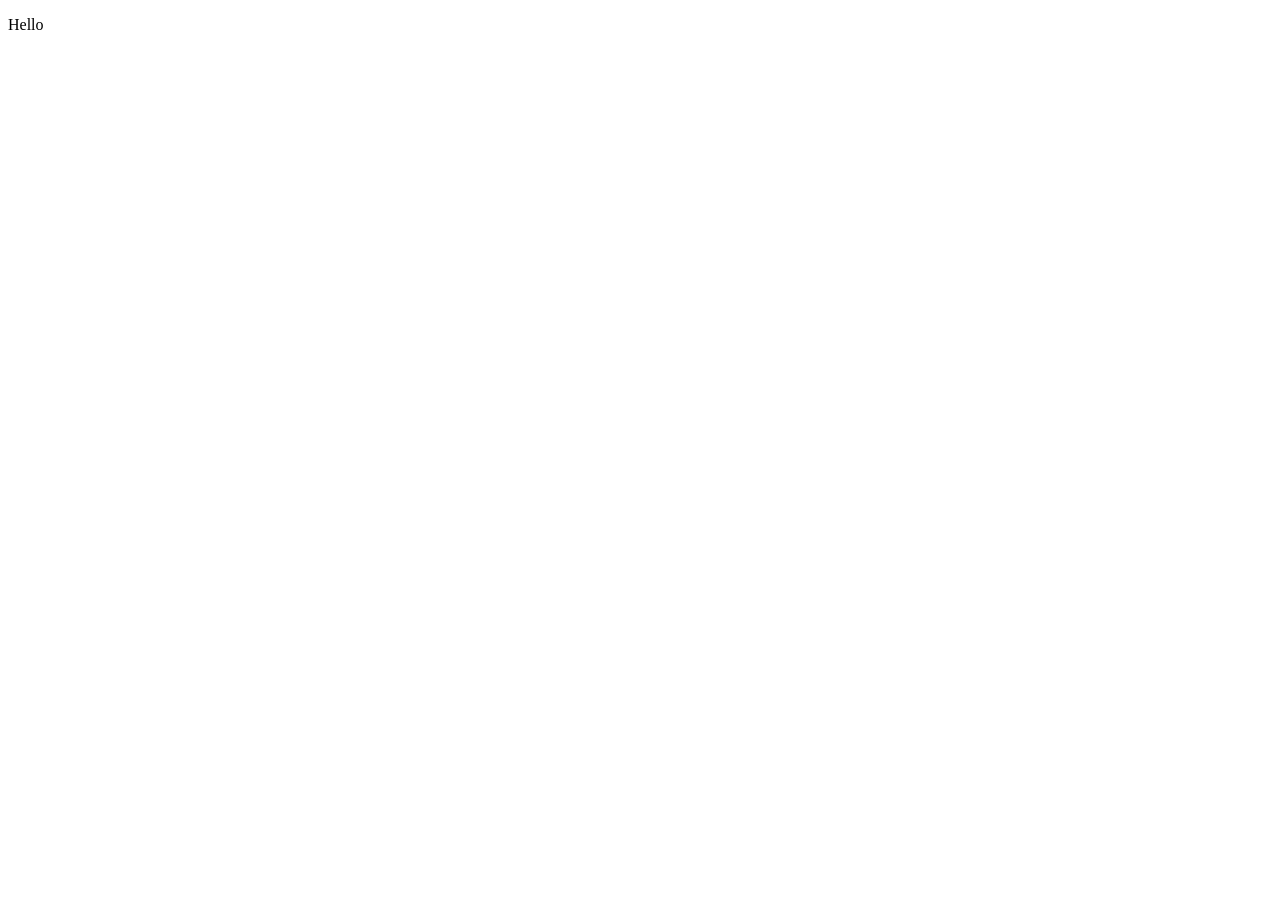
==== commit 8e71bad3: "Update index.html" ====
--- a/index.html
+++ b/index.html
@@ -6,31 +6,6 @@
     <title>Travel Entry Form</title>
 </head>
 <body>
-    <div class="container mt-5">
-        <h2>Travel Entry Form</h2>
-        <form method="#" action="#" enctype="multipart/form-data">
-            <div class="form-group">
-                <label for="iTravelEntryID">Travel Entry ID (PK)</label>
-                <input type="text" class="form-control" id="iTravelEntryID" name="iTravelEntryID" required>
-            </div>
-            <div class="form-group">
-                <label for="iEventID">Event ID</label>
-                <input type="text" class="form-control" id="iEventID" name="iEventID" required>
-            </div>
-            <div class="form-group">
-                <label for="iPlannerID">Planner ID</label>
-                <input type="text" class="form-control" id="iPlannerID" name="iPlannerID" required>
-            </div>
-            <div class="form-group">
-                <label for="iUserID">User ID</label>
-                <input type="text" class="form-control" id="iUserID" name="iUserID" required>
-            </div>
-            <div class="form-group">
-                <label for="fileUploads">Upload multiple tickets</label>
-                <input type="file" class="form-control-file" id="fileUploads" name="fileUploads" multiple required>
-            </div>
-            <button type="submit" class="btn btn-primary">Submit</button>
-        </form>
-    </div>
+   <p>Hello</p>
 </body>
 </html>
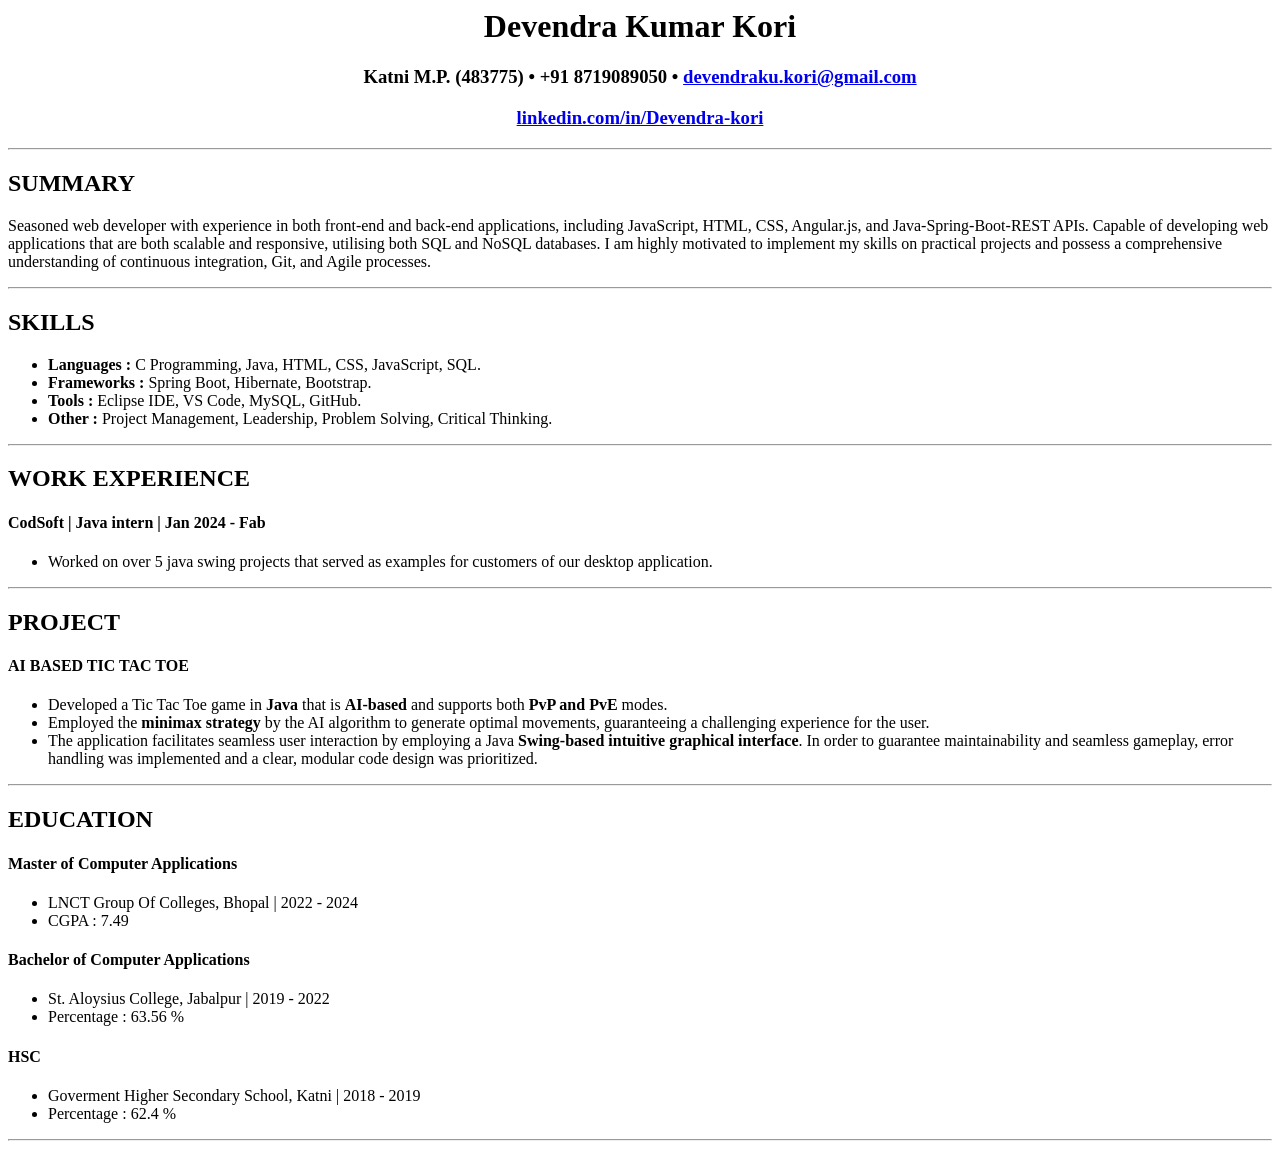
==== commit c5b542d6: "Update index.html" ====
--- a/index.html
+++ b/index.html
@@ -1,11 +1,58 @@
-<!DOCTYPE html>
-<html lang="en">
-<head>
-    <meta charset="UTF-8">
-    <meta name="viewport" content="width=device-width, initial-scale=1.0">
-    <title>Travel Entry Form</title>
-</head>
-<body>
-   <p>Hello</p>
-</body>
+<html>
+    <title>Home Page </title>
+    <head>
+        <center> 
+            <H1>Devendra Kumar Kori</H1>
+            <h3>Katni M.P. (483775) • +91 8719089050 • <a href="mailto:devendraku.kori@gmail.com">devendraku.kori@gmail.com</a></h3>
+            <h3><a href="https://linkedin.com/in/Devendra-kori">linkedin.com/in/Devendra-kori</a></h3><hr>
+        </center>
+    </head>
+    <body>
+       <h2 >SUMMARY </h2>
+       <p>Seasoned web developer with experience in both front-end and back-end applications, including
+        JavaScript, HTML, CSS, Angular.js, and Java-Spring-Boot-REST APIs. Capable of developing web
+        applications that are both scalable and responsive, utilising both SQL and NoSQL databases. I am
+        highly motivated to implement my skills on practical projects and possess a comprehensive
+        understanding of continuous integration, Git, and Agile processes.</p><hr>
+        <h2>SKILLS</h2>
+        <ul>
+            <li><b>Languages :</b> C Programming, Java, HTML, CSS, JavaScript, SQL.</li>
+            <li><b>Frameworks :</b> Spring Boot, Hibernate, Bootstrap.</li>
+            <li><b>Tools :</b> Eclipse IDE, VS Code, MySQL, GitHub.</li>
+            <li><b>Other :</b> Project Management, Leadership, Problem Solving, Critical Thinking.</li>
+        </ul><hr>
+        <h2>WORK EXPERIENCE</h2>
+        <h4>CodSoft | Java intern    | Jan 2024 - Fab</h4>
+        <ul>
+            <li>Worked on over 5 java swing projects that served as examples for customers of our desktop
+                application.</li>
+        </ul><hr>
+        <h2>PROJECT</h2>
+        <h4>AI BASED TIC TAC TOE</h4>
+        <ul>
+            <li>Developed a Tic Tac Toe game in <b>Java</b> that is <b>AI-based</b> and supports both <b>PvP and PvE</b> modes.</li>
+            <li>Employed the <b>minimax strategy</b> by the AI algorithm to generate optimal movements,
+                guaranteeing a challenging experience for the user.</li>
+            <li>The application facilitates seamless user interaction by employing a Java <b>Swing-based intuitive
+                graphical interface</b>.     In order to guarantee maintainability and seamless gameplay, error handling
+                was implemented and a clear, modular code design was prioritized.</li>
+        </ul><hr>
+        <h2>EDUCATION</h2>
+        <h4>Master of Computer Applications</h4>
+        <ul>
+            <li>LNCT Group Of Colleges, Bhopal  | 2022 - 2024</li>
+            <li>CGPA : 7.49</li>
+        </ul>
+        <h4>Bachelor of Computer Applications</h4>
+        <ul>
+            <li>St. Aloysius College, Jabalpur  | 2019 - 2022</li>
+            <li>Percentage : 63.56 %</li>
+        </ul>
+        <h4>HSC</h4>
+        <ul>
+            <li>Goverment Higher Secondary School, Katni  | 2018 - 2019</li>
+            <li>Percentage : 62.4 %</li>
+        </ul><hr>
+     
+    </body>
 </html>
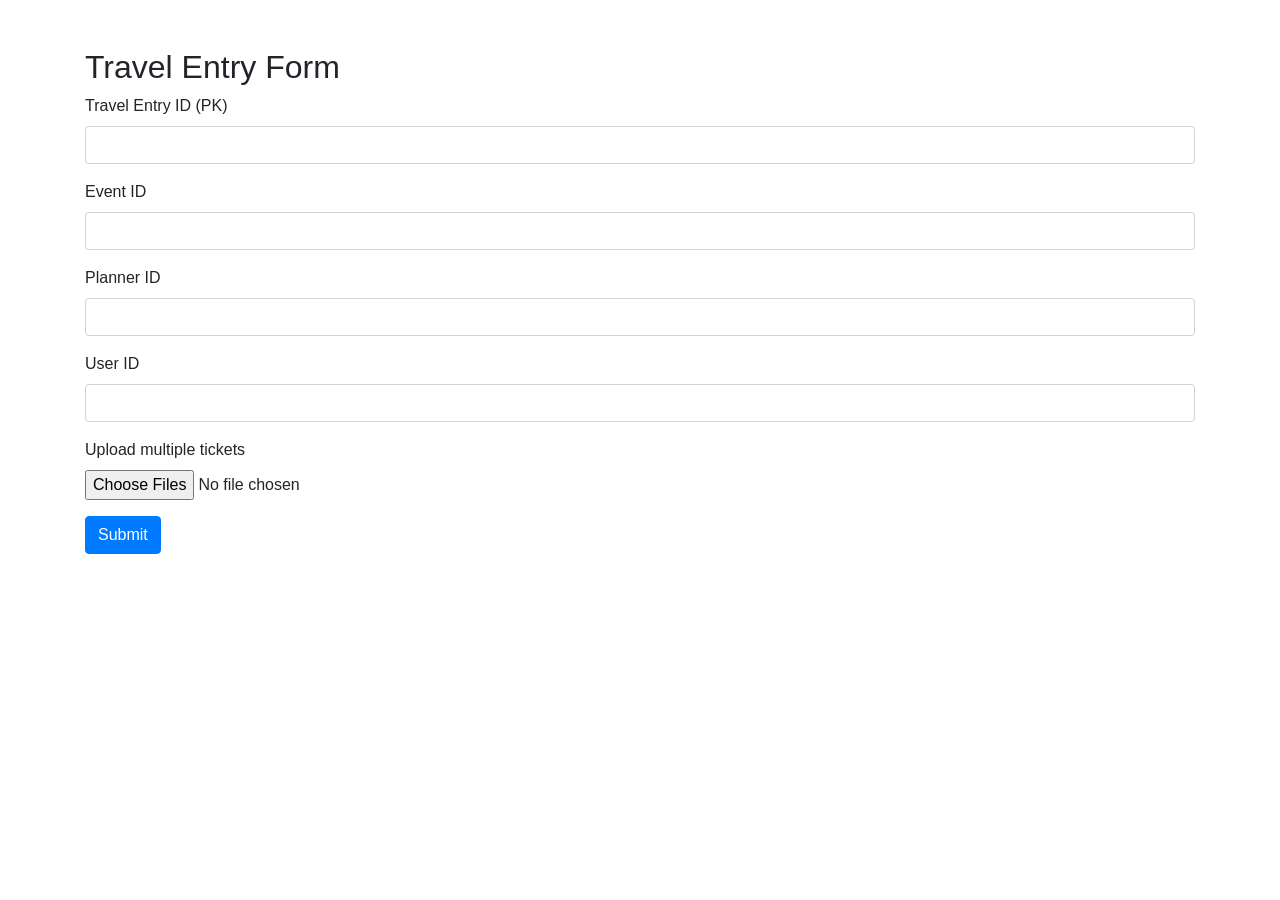
==== commit e54acfea: "Update index.html" ====
--- a/index.html
+++ b/index.html
@@ -1,58 +1,39 @@
-<html>
-    <title>Home Page </title>
-    <head>
-        <center> 
-            <H1>Devendra Kumar Kori</H1>
-            <h3>Katni M.P. (483775) • +91 8719089050 • <a href="mailto:devendraku.kori@gmail.com">devendraku.kori@gmail.com</a></h3>
-            <h3><a href="https://linkedin.com/in/Devendra-kori">linkedin.com/in/Devendra-kori</a></h3><hr>
-        </center>
-    </head>
-    <body>
-       <h2 >SUMMARY </h2>
-       <p>Seasoned web developer with experience in both front-end and back-end applications, including
-        JavaScript, HTML, CSS, Angular.js, and Java-Spring-Boot-REST APIs. Capable of developing web
-        applications that are both scalable and responsive, utilising both SQL and NoSQL databases. I am
-        highly motivated to implement my skills on practical projects and possess a comprehensive
-        understanding of continuous integration, Git, and Agile processes.</p><hr>
-        <h2>SKILLS</h2>
-        <ul>
-            <li><b>Languages :</b> C Programming, Java, HTML, CSS, JavaScript, SQL.</li>
-            <li><b>Frameworks :</b> Spring Boot, Hibernate, Bootstrap.</li>
-            <li><b>Tools :</b> Eclipse IDE, VS Code, MySQL, GitHub.</li>
-            <li><b>Other :</b> Project Management, Leadership, Problem Solving, Critical Thinking.</li>
-        </ul><hr>
-        <h2>WORK EXPERIENCE</h2>
-        <h4>CodSoft | Java intern    | Jan 2024 - Fab</h4>
-        <ul>
-            <li>Worked on over 5 java swing projects that served as examples for customers of our desktop
-                application.</li>
-        </ul><hr>
-        <h2>PROJECT</h2>
-        <h4>AI BASED TIC TAC TOE</h4>
-        <ul>
-            <li>Developed a Tic Tac Toe game in <b>Java</b> that is <b>AI-based</b> and supports both <b>PvP and PvE</b> modes.</li>
-            <li>Employed the <b>minimax strategy</b> by the AI algorithm to generate optimal movements,
-                guaranteeing a challenging experience for the user.</li>
-            <li>The application facilitates seamless user interaction by employing a Java <b>Swing-based intuitive
-                graphical interface</b>.     In order to guarantee maintainability and seamless gameplay, error handling
-                was implemented and a clear, modular code design was prioritized.</li>
-        </ul><hr>
-        <h2>EDUCATION</h2>
-        <h4>Master of Computer Applications</h4>
-        <ul>
-            <li>LNCT Group Of Colleges, Bhopal  | 2022 - 2024</li>
-            <li>CGPA : 7.49</li>
-        </ul>
-        <h4>Bachelor of Computer Applications</h4>
-        <ul>
-            <li>St. Aloysius College, Jabalpur  | 2019 - 2022</li>
-            <li>Percentage : 63.56 %</li>
-        </ul>
-        <h4>HSC</h4>
-        <ul>
-            <li>Goverment Higher Secondary School, Katni  | 2018 - 2019</li>
-            <li>Percentage : 62.4 %</li>
-        </ul><hr>
-     
-    </body>
+<!DOCTYPE html>
+<html lang="en">
+<head>
+    <meta charset="UTF-8">
+    <meta name="viewport" content="width=device-width, initial-scale=1.0">
+    <title>Travel Entry Form</title>
+    <link rel="stylesheet" href="https://cdn.jsdelivr.net/npm/bootstrap@4.5.2/dist/css/bootstrap.min.css">
+</head>
+<body>
+    <div class="container mt-5">
+        <h2>Travel Entry Form</h2>
+        <form method="#" action="#" enctype="multipart/form-data">
+            <div class="form-group">
+                <label for="iTravelEntryID">Travel Entry ID (PK)</label>
+                <input type="text" class="form-control" id="iTravelEntryID" name="iTravelEntryID" required>
+            </div>
+            <div class="form-group">
+                <label for="iEventID">Event ID</label>
+                <input type="text" class="form-control" id="iEventID" name="iEventID" required>
+            </div>
+            <div class="form-group">
+                <label for="iPlannerID">Planner ID</label>
+                <input type="text" class="form-control" id="iPlannerID" name="iPlannerID" required>
+            </div>
+            <div class="form-group">
+                <label for="iUserID">User ID</label>
+                <input type="text" class="form-control" id="iUserID" name="iUserID" required>
+            </div>
+            <div class="form-group">
+                <label for="fileUploads">Upload multiple tickets</label>
+                <input type="file" class="form-control-file" id="fileUploads" name="fileUploads" multiple required>
+            </div>
+            <button type="submit" class="btn btn-primary">Submit</button>
+        </form>
+    </div>
+    <script src="https://code.jquery.com/jquery-3.5.1.slim.min.js"></script>
+    <script src="https://cdn.jsdelivr.net/npm/bootstrap@4.5.2/dist/js/bootstrap.bundle.min.js"></script>
+</body>
 </html>
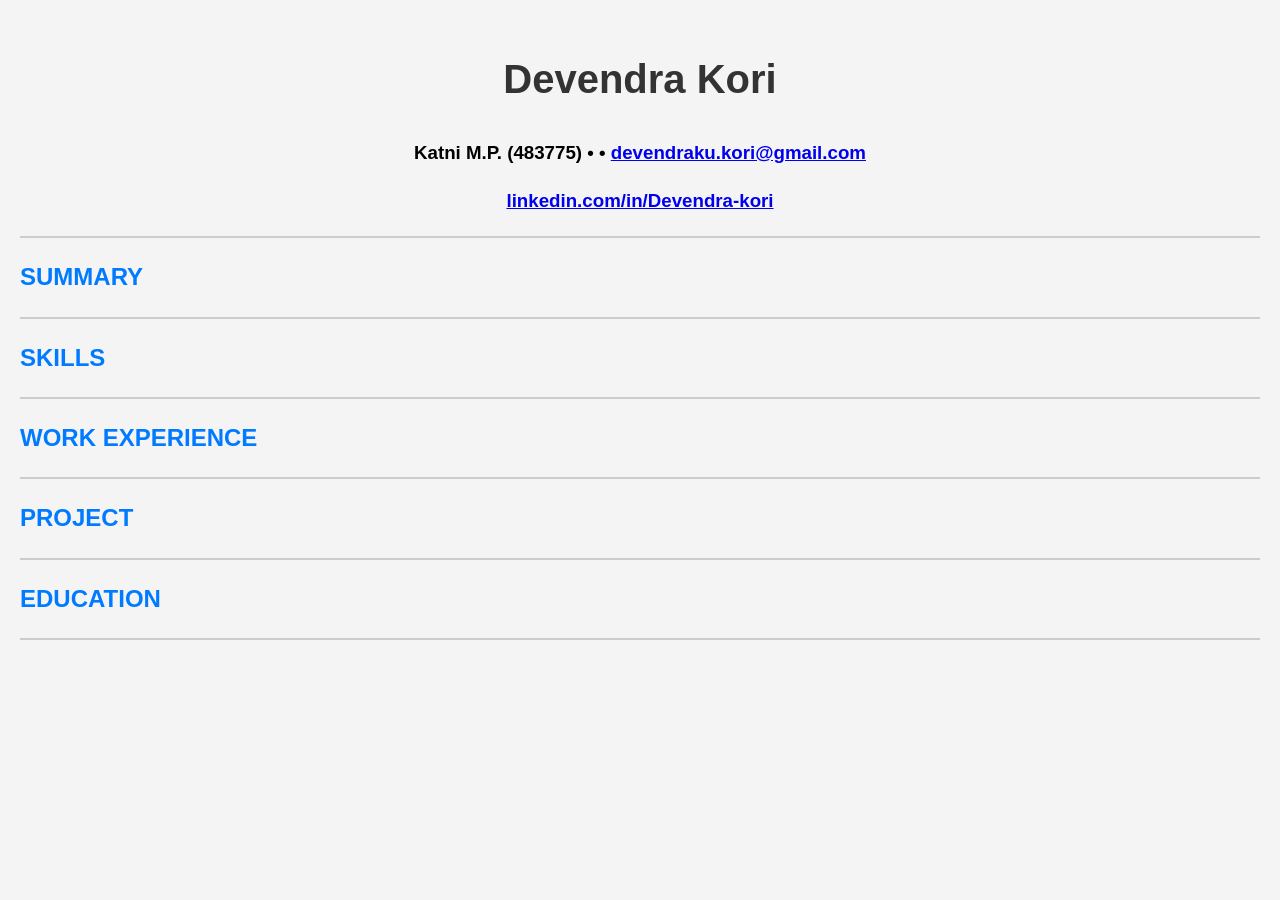
==== commit 19ea412e: "Update index.html" ====
--- a/index.html
+++ b/index.html
@@ -3,37 +3,117 @@
 <head>
     <meta charset="UTF-8">
     <meta name="viewport" content="width=device-width, initial-scale=1.0">
-    <title>Travel Entry Form</title>
-    <link rel="stylesheet" href="https://cdn.jsdelivr.net/npm/bootstrap@4.5.2/dist/css/bootstrap.min.css">
+    <title>Home Page</title>
+    <style>
+        body {
+            font-family: Arial, sans-serif;
+            line-height: 1.6;
+            margin: 0;
+            padding: 20px;
+            background-color: #f4f4f4;
+        }
+        center {
+            margin-bottom: 20px;
+        }
+        h1 {
+            font-size: 2.5em;
+            color: #333;
+        }
+        h2 {
+            color: #007BFF;
+            cursor: pointer;
+            margin-top: 20px;
+        }
+        p, ul {
+            margin: 10px 0;
+        }
+        ul {
+            list-style-type: disc;
+            margin-left: 20px;
+        }
+        .hidden {
+            display: none;
+        }
+        .hover-effect:hover {
+            color: #007BFF;
+            text-decoration: underline;
+        }
+        hr {
+            margin: 20px 0;
+            border: 1px solid #ccc;
+        }
+    </style>
 </head>
 <body>
-    <div class="container mt-5">
-        <h2>Travel Entry Form</h2>
-        <form method="#" action="#" enctype="multipart/form-data">
-            <div class="form-group">
-                <label for="iTravelEntryID">Travel Entry ID (PK)</label>
-                <input type="text" class="form-control" id="iTravelEntryID" name="iTravelEntryID" required>
-            </div>
-            <div class="form-group">
-                <label for="iEventID">Event ID</label>
-                <input type="text" class="form-control" id="iEventID" name="iEventID" required>
-            </div>
-            <div class="form-group">
-                <label for="iPlannerID">Planner ID</label>
-                <input type="text" class="form-control" id="iPlannerID" name="iPlannerID" required>
-            </div>
-            <div class="form-group">
-                <label for="iUserID">User ID</label>
-                <input type="text" class="form-control" id="iUserID" name="iUserID" required>
-            </div>
-            <div class="form-group">
-                <label for="fileUploads">Upload multiple tickets</label>
-                <input type="file" class="form-control-file" id="fileUploads" name="fileUploads" multiple required>
-            </div>
-            <button type="submit" class="btn btn-primary">Submit</button>
-        </form>
+    <center>
+        <h1>Devendra Kori</h1>
+        <h3>Katni M.P. (483775) • • <a class="hover-effect" href="mailto:devendraku.kori@gmail.com">devendraku.kori@gmail.com</a></h3>
+        <h3><a class="hover-effect" href="https://linkedin.com/in/Devendra-kori" target="_blank">linkedin.com/in/Devendra-kori</a></h3>
+        <hr>
+    </center>
+    
+    <h2 onclick="toggleSection('summary')">SUMMARY</h2>
+    <div id="summary" class="hidden">
+        <p>Seasoned web developer with experience in both front-end and back-end applications, including JavaScript, HTML, CSS, Angular.js, and Java-Spring-Boot-REST APIs. Capable of developing web applications that are both scalable and responsive, utilising both SQL and NoSQL databases. I am highly motivated to implement my skills on practical projects and possess a comprehensive understanding of continuous integration, Git, and Agile processes.</p>
     </div>
-    <script src="https://code.jquery.com/jquery-3.5.1.slim.min.js"></script>
-    <script src="https://cdn.jsdelivr.net/npm/bootstrap@4.5.2/dist/js/bootstrap.bundle.min.js"></script>
+    <hr>
+
+    <h2 onclick="toggleSection('skills')">SKILLS</h2>
+    <div id="skills" class="hidden">
+        <ul>
+            <li><b>Languages :</b> C Programming, Java, HTML, CSS, JavaScript, SQL.</li>
+            <li><b>Frameworks :</b> Spring Boot, Hibernate, Bootstrap.</li>
+            <li><b>Tools :</b> Eclipse IDE, VS Code, MySQL, GitHub.</li>
+            <li><b>Other :</b> Project Management, Leadership, Problem Solving, Critical Thinking.</li>
+        </ul>
+    </div>
+    <hr>
+
+    <h2 onclick="toggleSection('work-experience')">WORK EXPERIENCE</h2>
+    <div id="work-experience" class="hidden">
+        <h4>CodSoft | Java intern | Jan 2024 - Feb 2024</h4>
+        <ul>
+            <li>Worked on over 5 Java Swing projects that served as examples for customers of our desktop application.</li>
+        </ul>
+    </div>
+    <hr>
+
+    <h2 onclick="toggleSection('projects')">PROJECT</h2>
+    <div id="projects" class="hidden">
+        <h4>AI BASED TIC TAC TOE</h4>
+        <ul>
+            <li>Developed a Tic Tac Toe game in <b>Java</b> that is <b>AI-based</b> and supports both <b>PvP and PvE</b> modes.</li>
+            <li>Employed the <b>minimax strategy</b> by the AI algorithm to generate optimal movements, guaranteeing a challenging experience for the user.</li>
+            <li>The application facilitates seamless user interaction by employing a Java <b>Swing-based intuitive graphical interface</b>. In order to guarantee maintainability and seamless gameplay, error handling was implemented and a clear, modular code design was prioritized.</li>
+        </ul>
+    </div>
+    <hr>
+
+    <h2 onclick="toggleSection('education')">EDUCATION</h2>
+    <div id="education" class="hidden">
+        <h4>Master of Computer Applications</h4>
+        <ul>
+            <li>LNCT Group Of Colleges, Bhopal | 2022 - 2024</li>
+            <li>CGPA: 7.49</li>
+        </ul>
+        <h4>Bachelor of Computer Applications</h4>
+        <ul>
+            <li>St. Aloysius College, Jabalpur | 2019 - 2022</li>
+            <li>Percentage: 63.56%</li>
+        </ul>
+        <h4>HSC</h4>
+        <ul>
+            <li>Government Higher Secondary School, Katni | 2018 - 2019</li>
+            <li>Percentage: 62.4%</li>
+        </ul>
+    </div>
+    <hr>
+
+    <script>
+        function toggleSection(sectionId) {
+            const section = document.getElementById(sectionId);
+            section.classList.toggle('hidden');
+        }
+    </script>
 </body>
 </html>
